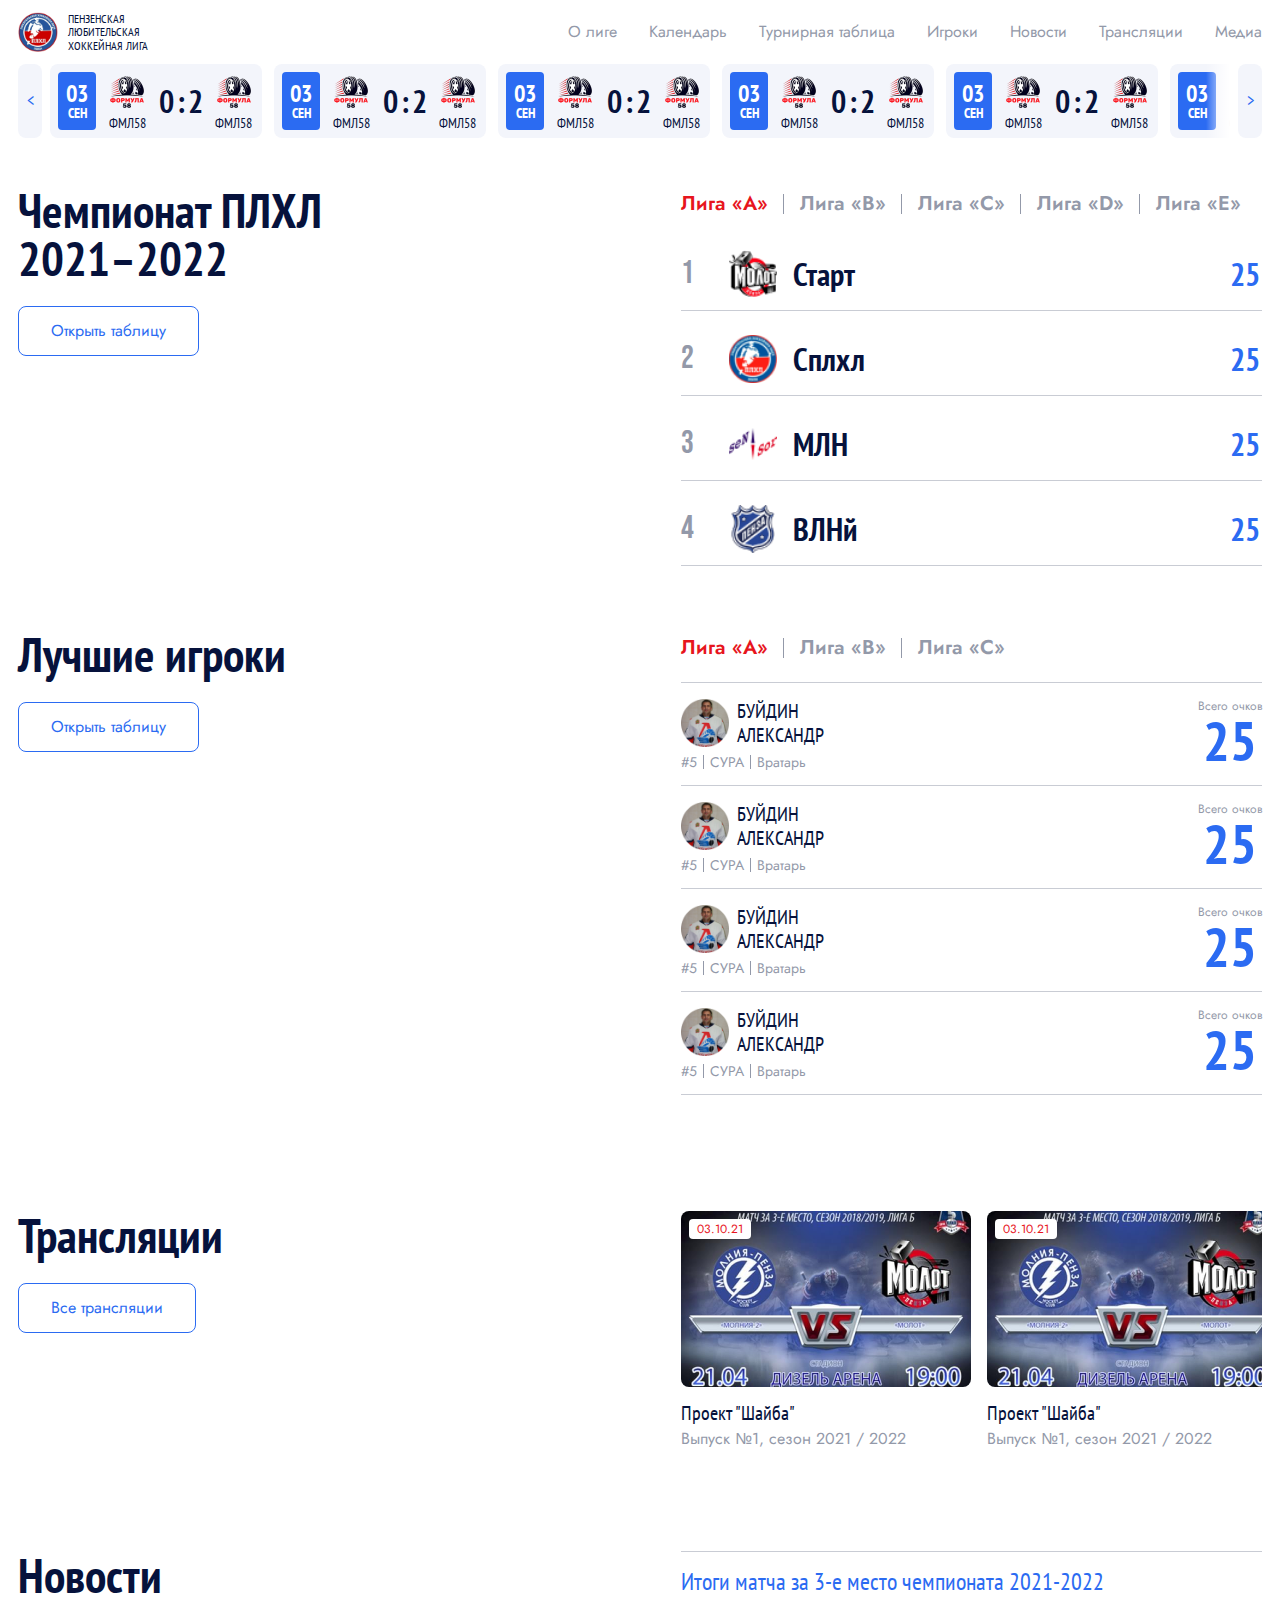
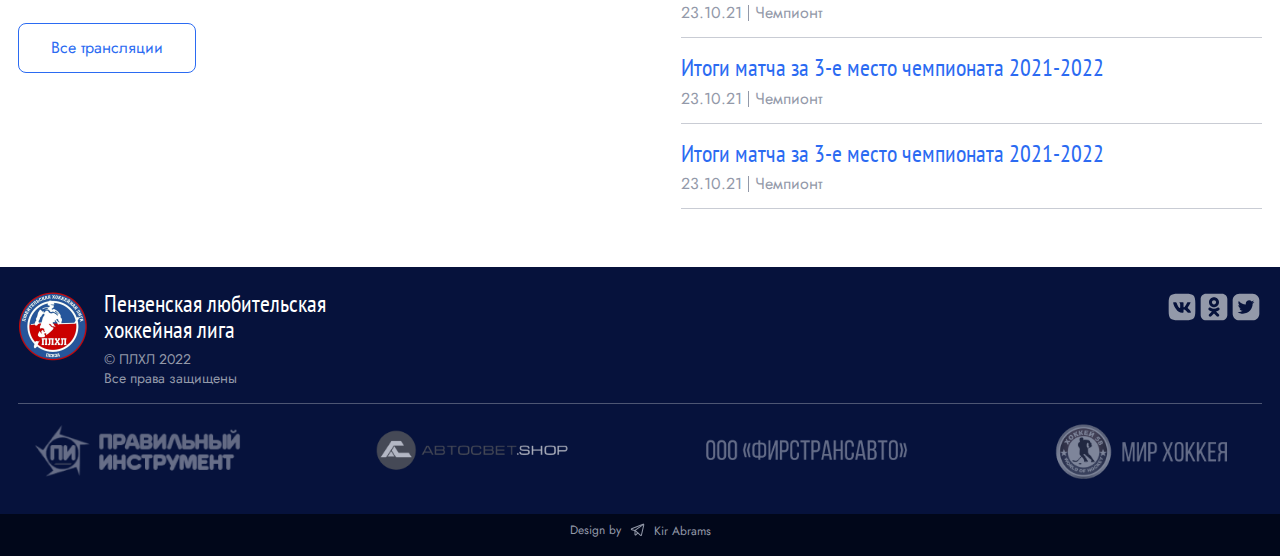
==== index.html @ 7bc6c1fc "test commit" ====
<!DOCTYPE html>
<html lang="ru">
<head>
	<meta charset="UTF-8">
	<meta name="viewport" content="width=device-width, initial-scale=1.0">
	<title>template</title>
	<link rel="stylesheet" type="text/css" media="screen" href="css/normalize.css"/>
	<link rel="stylesheet" type="text/css" media="screen" href="css/styles.css"/>
	<link rel="preconnect" href="https://fonts.googleapis.com">
	<link rel="preconnect" href="https://fonts.gstatic.com" crossorigin>
	<link href="https://fonts.googleapis.com/css2?family=Bebas+Neue&family=Jost:wght@400;600;700&family=PT+Sans+Narrow:wght@400;700&display=swap"
		  rel="stylesheet">
</head>
<body>
<header class="header">
	<div class="container header__container">
		<div class="header__logo">
			<img class="header__logo-img" src="img/logo.png" alt="hokkey">
			<h1 class="header__logo-name">
				Пензенская<br>
				любительская<br>
				хоккейная лига
			</h1>
		</div>
		<button class="header__menu-toggle">Меню</button>
		<ul class="header__menu">
			<li class="header__menu-item">
				<a href="/" class="header__menu-link">О лиге</a>
			</li>
			<li class="header__menu-item">
				<a href="/" class="header__menu-link">Календарь</a>
			</li>
			<li class="header__menu-item">
				<a href="/" class="header__menu-link">Турнирная таблица</a>
			</li>
			<li class="header__menu-item">
				<a href="/" class="header__menu-link">Игроки</a>
			</li>
			<li class="header__menu-item">
				<a href="/" class="header__menu-link">Новости</a>
			</li>
			<li class="header__menu-item">
				<a href="/" class="header__menu-link">Трансляции</a>
			</li>
			<li class="header__menu-item">
				<a href="/" class="header__menu-link">Медиа</a>
			</li>
		</ul>
	</div>
	<div class="container">
		<div class="glide ticker__glide">
			<div class="glide__arrows ticker__arrows" data-glide-el="controls">
				<button class="glide__arrow glide__arrow--left" data-glide-dir="<"><</button>
			</div>
			<div class="glide__track ticker__track" data-glide-el="track">
				<ul class="ticker glide__slides">
					<li class="ticker__item glide__slide">
						<a href="#" class="ticker__link">
							<div class="ticker__date">
								<span class="ticker__number">03</span>
								<span class="ticker__month">Сен</span>
							</div>
							<div class="ticker__team">
								<img src="img/ticker/team-1.png" alt="team" class="ticker__team-img">
								<span>Фмл58</span>
							</div>
							<div class="ticker__score">
								<span>0</span>
								:
								<span>2</span>
							</div>
							<div class="ticker__team">
								<img src="img/ticker/team-1.png" alt="team" class="ticker__team-img">
								<span>Фмл58</span>
							</div>
						</a>
					</li>
					<li class="ticker__item glide__slide">
						<a href="#" class="ticker__link">
							<div class="ticker__date">
								<span class="ticker__number">03</span>
								<span class="ticker__month">Сен</span>
							</div>
							<div class="ticker__team">
								<img src="img/ticker/team-1.png" alt="team" class="ticker__team-img">
								<span>Фмл58</span>
							</div>
							<div class="ticker__score">
								<span>0</span>
								:
								<span>2</span>
							</div>
							<div class="ticker__team">
								<img src="img/ticker/team-1.png" alt="team" class="ticker__team-img">
								<span>Фмл58</span>
							</div>
						</a>
					</li>
					<li class="ticker__item glide__slide">
						<a href="#" class="ticker__link">
							<div class="ticker__date">
								<span class="ticker__number">03</span>
								<span class="ticker__month">Сен</span>
							</div>
							<div class="ticker__team">
								<img src="img/ticker/team-1.png" alt="team" class="ticker__team-img">
								<span>Фмл58</span>
							</div>
							<div class="ticker__score">
								<span>0</span>
								:
								<span>2</span>
							</div>
							<div class="ticker__team">
								<img src="img/ticker/team-1.png" alt="team" class="ticker__team-img">
								<span>Фмл58</span>
							</div>
						</a>
					</li>
					<li class="ticker__item glide__slide">
						<a href="#" class="ticker__link">
							<div class="ticker__date">
								<span class="ticker__number">03</span>
								<span class="ticker__month">Сен</span>
							</div>
							<div class="ticker__team">
								<img src="img/ticker/team-1.png" alt="team" class="ticker__team-img">
								<span>Фмл58</span>
							</div>
							<div class="ticker__score">
								<span>0</span>
								:
								<span>2</span>
							</div>
							<div class="ticker__team">
								<img src="img/ticker/team-1.png" alt="team" class="ticker__team-img">
								<span>Фмл58</span>
							</div>
						</a>
					</li>
					<li class="ticker__item glide__slide">
						<a href="#" class="ticker__link">
							<div class="ticker__date">
								<span class="ticker__number">03</span>
								<span class="ticker__month">Сен</span>
							</div>
							<div class="ticker__team">
								<img src="img/ticker/team-1.png" alt="team" class="ticker__team-img">
								<span>Фмл58</span>
							</div>
							<div class="ticker__score">
								<span>0</span>
								:
								<span>2</span>
							</div>
							<div class="ticker__team">
								<img src="img/ticker/team-1.png" alt="team" class="ticker__team-img">
								<span>Фмл58</span>
							</div>
						</a>
					</li>
					<li class="ticker__item glide__slide">
						<a href="#" class="ticker__link">
							<div class="ticker__date">
								<span class="ticker__number">03</span>
								<span class="ticker__month">Сен</span>
							</div>
							<div class="ticker__team">
								<img src="img/ticker/team-1.png" alt="team" class="ticker__team-img">
								<span>Фмл58</span>
							</div>
							<div class="ticker__score">
								<span>0</span>
								:
								<span>2</span>
							</div>
							<div class="ticker__team">
								<img src="img/ticker/team-1.png" alt="team" class="ticker__team-img">
								<span>Фмл58</span>
							</div>
						</a>
					</li>
					<li class="ticker__item glide__slide">
						<a href="#" class="ticker__link">
							<div class="ticker__date">
								<span class="ticker__number">03</span>
								<span class="ticker__month">Сен</span>
							</div>
							<div class="ticker__team">
								<img src="img/ticker/team-1.png" alt="team" class="ticker__team-img">
								<span>Фмл58</span>
							</div>
							<div class="ticker__score">
								<span>0</span>
								:
								<span>2</span>
							</div>
							<div class="ticker__team">
								<img src="img/ticker/team-1.png" alt="team" class="ticker__team-img">
								<span>Фмл58</span>
							</div>
						</a>
					</li>
					<li class="ticker__item glide__slide">
						<a href="#" class="ticker__link">
							<div class="ticker__date">
								<span class="ticker__number">03</span>
								<span class="ticker__month">Сен</span>
							</div>
							<div class="ticker__team">
								<img src="img/ticker/team-1.png" alt="team" class="ticker__team-img">
								<span>Фмл58</span>
							</div>
							<div class="ticker__score">
								<span>0</span>
								:
								<span>2</span>
							</div>
							<div class="ticker__team">
								<img src="img/ticker/team-1.png" alt="team" class="ticker__team-img">
								<span>Фмл58</span>
							</div>
						</a>
					</li>
					<li class="ticker__item glide__slide">
						<a href="#" class="ticker__link">
							<div class="ticker__date">
								<span class="ticker__number">03</span>
								<span class="ticker__month">Сен</span>
							</div>
							<div class="ticker__team">
								<img src="img/ticker/team-1.png" alt="team" class="ticker__team-img">
								<span>Фмл58</span>
							</div>
							<div class="ticker__score">
								<span>0</span>
								:
								<span>2</span>
							</div>
							<div class="ticker__team">
								<img src="img/ticker/team-1.png" alt="team" class="ticker__team-img">
								<span>Фмл58</span>
							</div>
						</a>
					</li>
					<li class="ticker__item glide__slide">
						<a href="#" class="ticker__link">
							<div class="ticker__date">
								<span class="ticker__number">03</span>
								<span class="ticker__month">Сен</span>
							</div>
							<div class="ticker__team">
								<img src="img/ticker/team-1.png" alt="team" class="ticker__team-img">
								<span>Фмл58</span>
							</div>
							<div class="ticker__score">
								<span>0</span>
								:
								<span>2</span>
							</div>
							<div class="ticker__team">
								<img src="img/ticker/team-1.png" alt="team" class="ticker__team-img">
								<span>Фмл58</span>
							</div>
						</a>
					</li>
				</ul>
			</div>
			<div class="glide__arrows ticker__arrows" data-glide-el="controls">
				<button class="glide__arrow glide__arrow--left" data-glide-dir=">">></button>
			</div>
		</div>
	</div>
</header>
<main>
	<section class="competition">
		<div class="container section__container">
			<div>
				<h2 class="section__title competition__title">
					Чемпионат ПЛХЛ<br>
					2021–2022
				</h2>
				<a href="#" class="section__btn only-desktop">Открыть таблицу</a>
			</div>
			<div class="section__column">
				<ul class="leagues competition__leagues">
					<li class="league active">
						<a href="#" class="league__link">
							Лига «А»
						</a>
					</li>
					<li class="league">
						<a href="#" class="league__link">
							Лига «B»
						</a>
					</li>
					<li class="league">
						<a href="#" class="league__link">
							Лига «C»
						</a>
					</li>
					<li class="league">
						<a href="#" class="league__link">
							Лига «D»
						</a>
					</li>
					<li class="league">
						<a href="#" class="league__link">
							Лига «E»
						</a>
					</li>
				</ul>
				<ul class="tournament tournament--small">
					<li class="tournament__item">
						<div class="tournament__content">
                            <span class="tournament__number">
                                1
                            </span>
							<img class="tournament__img" src="img/competition/comp-1.png" alt="comp">
							<span class="tournament__name">Старт</span>
							<ul class="tournament__attrs">
								<li class="tournament__attr">
									<span class="tournament__attr-name">
										И
									</span>
									<span class="tournament__attr-score">
										0
									</span>
								</li>
								<li class="tournament__attr">
									<span class="tournament__attr-name">
										В
									</span>
									<span class="tournament__attr-score">
										0
									</span>
								</li>
								<li class="tournament__attr">
									<span class="tournament__attr-name">
										ВБ
									</span>
									<span class="tournament__attr-score">
										0
									</span>
								</li>
								<li class="tournament__attr">
									<span class="tournament__attr-name">
										пб
									</span>
									<span class="tournament__attr-score">
										0
									</span>
								</li>
								<li class="tournament__attr">
									<span class="tournament__attr-name">
										П
									</span>
									<span class="tournament__attr-score">
										0
									</span>
								</li>
								<li class="tournament__attr">
									<span class="tournament__attr-name">
										Н
									</span>
									<span class="tournament__attr-score">
										0
									</span>
								</li>
								<li class="tournament__attr">
									<span class="tournament__attr-name">
										ЗШ
									</span>
									<span class="tournament__attr-score">
										0
									</span>
								</li>
								<li class="tournament__attr">
									<span class="tournament__attr-name">
										ПШ
									</span>
									<span class="tournament__attr-score">
										0
									</span>
								</li>
							</ul>
							<span class="tournament__score">25</span>
						</div>
					</li>
					<li class="tournament__item">
						<div class="tournament__content">
                            <span class="tournament__number">
                                2
                            </span>
							<img class="tournament__img" src="img/competition/comp-2.png" alt="comp">
							<span class="tournament__name">Сплхл</span>
							<ul class="tournament__attrs">
								<li class="tournament__attr">
                                <span class="tournament__attr-name">
                                    И
                                </span>
									<span class="tournament__attr-score">
                                    0
                                </span>
								</li>
								<li class="tournament__attr">
                                <span class="tournament__attr-name">
                                    В
                                </span>
									<span class="tournament__attr-score">
                                    0
                                </span>
								</li>
								<li class="tournament__attr">
                                <span class="tournament__attr-name">
                                    ВБ
                                </span>
									<span class="tournament__attr-score">
                                    0
                                </span>
								</li>
								<li class="tournament__attr">
                                <span class="tournament__attr-name">
                                    пб
                                </span>
									<span class="tournament__attr-score">
                                    0
                                </span>
								</li>
								<li class="tournament__attr">
                                <span class="tournament__attr-name">
                                    П
                                </span>
									<span class="tournament__attr-score">
                                    0
                                </span>
								</li>
								<li class="tournament__attr">
                                <span class="tournament__attr-name">
                                    Н
                                </span>
									<span class="tournament__attr-score">
                                    0
                                </span>
								</li>
								<li class="tournament__attr">
                                <span class="tournament__attr-name">
                                    ЗШ
                                </span>
									<span class="tournament__attr-score">
                                    0
                                </span>
								</li>
								<li class="tournament__attr">
                                <span class="tournament__attr-name">
                                    ПШ
                                </span>
									<span class="tournament__attr-score">
                                    0
                                </span>
								</li>
							</ul>
							<span class="tournament__score">25</span>
						</div>
					</li>
					<li class="tournament__item">
						<div class="tournament__content">
                            <span class="tournament__number">
                                3
                            </span>
							<img class="tournament__img" src="img/competition/comp-3.png" alt="comp">
							<span class="tournament__name">МЛН</span>
							<ul class="tournament__attrs">
								<li class="tournament__attr">
                                <span class="tournament__attr-name">
                                    И
                                </span>
									<span class="tournament__attr-score">
                                    0
                                </span>
								</li>
								<li class="tournament__attr">
                                <span class="tournament__attr-name">
                                    В
                                </span>
									<span class="tournament__attr-score">
                                    0
                                </span>
								</li>
								<li class="tournament__attr">
                                <span class="tournament__attr-name">
                                    ВБ
                                </span>
									<span class="tournament__attr-score">
                                    0
                                </span>
								</li>
								<li class="tournament__attr">
                                <span class="tournament__attr-name">
                                    пб
                                </span>
									<span class="tournament__attr-score">
                                    0
                                </span>
								</li>
								<li class="tournament__attr">
                                <span class="tournament__attr-name">
                                    П
                                </span>
									<span class="tournament__attr-score">
                                    0
                                </span>
								</li>
								<li class="tournament__attr">
                                <span class="tournament__attr-name">
                                    Н
                                </span>
									<span class="tournament__attr-score">
                                    0
                                </span>
								</li>
								<li class="tournament__attr">
                                <span class="tournament__attr-name">
                                    ЗШ
                                </span>
									<span class="tournament__attr-score">
                                    0
                                </span>
								</li>
								<li class="tournament__attr">
                                <span class="tournament__attr-name">
                                    ПШ
                                </span>
									<span class="tournament__attr-score">
                                    0
                                </span>
								</li>
							</ul>
							<span class="tournament__score">25</span>
						</div>
					</li>
					<li class="tournament__item">
						<div class="tournament__content">
                            <span class="tournament__number">
                                4
                            </span>
							<img class="tournament__img" src="img/competition/comp-4.png" alt="comp">
							<span class="tournament__name">ВЛНй</span>
							<ul class="tournament__attrs">
								<li class="tournament__attr">
                                <span class="tournament__attr-name">
                                    И
                                </span>
									<span class="tournament__attr-score">
                                    0
                                </span>
								</li>
								<li class="tournament__attr">
                                <span class="tournament__attr-name">
                                    В
                                </span>
									<span class="tournament__attr-score">
                                    0
                                </span>
								</li>
								<li class="tournament__attr">
                                <span class="tournament__attr-name">
                                    ВБ
                                </span>
									<span class="tournament__attr-score">
                                    0
                                </span>
								</li>
								<li class="tournament__attr">
                                <span class="tournament__attr-name">
                                    пб
                                </span>
									<span class="tournament__attr-score">
                                    0
                                </span>
								</li>
								<li class="tournament__attr">
                                <span class="tournament__attr-name">
                                    П
                                </span>
									<span class="tournament__attr-score">
                                    0
                                </span>
								</li>
								<li class="tournament__attr">
                                <span class="tournament__attr-name">
                                    Н
                                </span>
									<span class="tournament__attr-score">
                                    0
                                </span>
								</li>
								<li class="tournament__attr">
                                <span class="tournament__attr-name">
                                    ЗШ
                                </span>
									<span class="tournament__attr-score">
                                    0
                                </span>
								</li>
								<li class="tournament__attr">
                                <span class="tournament__attr-name">
                                    ПШ
                                </span>
									<span class="tournament__attr-score">
                                    0
                                </span>
								</li>
							</ul>
							<span class="tournament__score">25</span>
						</div>
					</li>
				</ul>
				<a href="#" class="section__btn only-mobile">Открыть таблицу</a>
			</div>
		</div>
	</section>

	<section class="top-players">
		<div class="container section__container">
			<div>
				<h2 class="section__title top-players__title">
					Лучшие игроки
				</h2>
				<a href="#" class="section__btn only-desktop">Открыть таблицу</a>
			</div>
			<div class="section__column">
				<ul class="leagues competition__leagues">
					<li class="league active">
						<a href="#" class="league__link">
							Лига «А»
						</a>
					</li>
					<li class="league">
						<a href="#" class="league__link">
							Лига «B»
						</a>
					</li>
					<li class="league">
						<a href="#" class="league__link">
							Лига «C»
						</a>
					</li>
				</ul>
				<ul class="top-players__list">
					<li class="top-player">
						<a href="#" class="top-player__link">
							<div>
								<div class="top-player__header">
									<img src="img/top-player/player-1.png" alt="player" class="top-player__photo">
									<div>
										<span class="top-player__name">Буйдин</span>
										<span class="top-player__name">александр</span>
									</div>
								</div>
								<ul class="tags tags--middle tags--separated">
									<li class="tag">#5</li>
									<li class="tag">СУРА</li>
									<li class="tag">Вратарь</li>
								</ul>
							</div>
							<div>
								<span class="top-player__label">Всего очков</span>
								<span class="top-player__score">25</span>
							</div>
						</a>
					</li>
					<li class="top-player">
						<a href="#" class="top-player__link">
							<div>
								<div class="top-player__header">
									<img src="img/top-player/player-1.png" alt="player" class="top-player__photo">
									<div>
										<span class="top-player__name">Буйдин</span>
										<span class="top-player__name">александр</span>
									</div>
								</div>
								<ul class="tags tags--middle tags--separated">
									<li class="tag">#5</li>
									<li class="tag">СУРА</li>
									<li class="tag">Вратарь</li>
								</ul>
							</div>
							<div>
								<span class="top-player__label">Всего очков</span>
								<span class="top-player__score">25</span>
							</div>
						</a>
					</li>
					<li class="top-player">
						<a href="#" class="top-player__link">
							<div>
								<div class="top-player__header">
									<img src="img/top-player/player-1.png" alt="player" class="top-player__photo">
									<div>
										<span class="top-player__name">Буйдин</span>
										<span class="top-player__name">александр</span>
									</div>
								</div>
								<ul class="tags tags--middle tags--separated">
									<li class="tag">#5</li>
									<li class="tag">СУРА</li>
									<li class="tag">Вратарь</li>
								</ul>
							</div>
							<div>
								<span class="top-player__label">Всего очков</span>
								<span class="top-player__score">25</span>
							</div>
						</a>
					</li>
					<li class="top-player">
						<a href="#" class="top-player__link">
							<div>
								<div class="top-player__header">
									<img src="img/top-player/player-1.png" alt="player" class="top-player__photo">
									<div>
										<span class="top-player__name">Буйдин</span>
										<span class="top-player__name">александр</span>
									</div>
								</div>
								<ul class="tags tags--middle tags--separated">
									<li class="tag">#5</li>
									<li class="tag">СУРА</li>
									<li class="tag">Вратарь</li>
								</ul>
							</div>
							<div>
								<span class="top-player__label">Всего очков</span>
								<span class="top-player__score">25</span>
							</div>
						</a>
					</li>
				</ul>
				<a href="#" class="section__btn only-mobile">Открыть таблицу</a>
			</div>
		</div>
	</section>


	<section class="stream">
		<div class="container section__container">
			<div>
				<h2 class="section__title stream__title">
					Трансляции
				</h2>
				<a href="#" class="section__btn only-desktop">Все трансляции</a>
			</div>
			<div class="section__column">
				<div class="glide stream__glide">
					<div class="glide__track stream__track" data-glide-el="track">
						<ul class="stream-list glide__slides">
							<li class="stream-list__item glide__slide">
								<a href="#" class="stream-list__link">
									<div class="stream-list__img-box">
										<img src="img/stream/stream-1.jpg" alt="stream" class="stream-list__img">
										<span class="stream-list__date">03.10.21</span>
									</div>
									<span class="stream-list__name">Проект "Шайба"</span>
									<span class="stream-list__desc">Выпуск №1, сезон 2021 / 2022</span>
								</a>
							</li>
							<li class="stream-list__item glide__slide">
								<a href="#" class="stream-list__link">
									<div class="stream-list__img-box">
										<img src="img/stream/stream-1.jpg" alt="stream" class="stream-list__img">
										<span class="stream-list__date">03.10.21</span>
									</div>
									<span class="stream-list__name">Проект "Шайба"</span>
									<span class="stream-list__desc">Выпуск №1, сезон 2021 / 2022</span>
								</a>
							</li>
							<li class="stream-list__item glide__slide">
								<a href="#" class="stream-list__link">
									<div class="stream-list__img-box">
										<img src="img/stream/stream-1.jpg" alt="stream" class="stream-list__img">
										<span class="stream-list__date">03.10.21</span>
									</div>
									<span class="stream-list__name">Проект "Шайба"</span>
									<span class="stream-list__desc">Выпуск №1, сезон 2021 / 2022</span>
								</a>
							</li>
						</ul>
					</div>
				</div>
			</div>
		</div>
	</section>


	<section class="news">
		<div class="container section__container">
			<div>
				<h2 class="section__title news__title">
					Новости
				</h2>
				<a href="#" class="section__btn only-desktop">Все трансляции</a>
			</div>
			<div class="section__column">
				<ul class="news-list">
					<li class="news-list__item active">
						<a href="#" class="news-list__link">
							Итоги матча за 3-е место чемпионата 2021-2022
						</a>
						<ul class="tags tags--separated">
							<li class="tag">23.10.21</li>
							<li class="tag">Чемпионт</li>
						</ul>
					</li>
					<li class="news-list__item active">
						<a href="#" class="news-list__link">
							Итоги матча за 3-е место чемпионата 2021-2022
						</a>
						<ul class="tags tags--separated">
							<li class="tag">23.10.21</li>
							<li class="tag">Чемпионт</li>
						</ul>
					</li>
					<li class="news-list__item active">
						<a href="#" class="news-list__link">
							Итоги матча за 3-е место чемпионата 2021-2022
						</a>
						<ul class="tags tags--separated">
							<li class="tag">23.10.21</li>
							<li class="tag">Чемпионт</li>
						</ul>
					</li>
				</ul>
				<a href="#" class="section__btn only-mobile">Все новости</a>
			</div>
		</div>
	</section>


</main>
<footer class="footer">
	<div class="container footer__container">
		<section class="footer__section footer__info">
			<div class="footer__desc">
				<img src="img/footer-logo.png" alt="logo" class="footer__logo">
				<div>
					<h3 class="footer__title">Пензенская любительская хоккейная лига</h3>
					<span class="footer__copy">© ПЛХЛ 2022</span>
					<span class="footer__copy">Все права защищены</span>
				</div>
			</div>
			<ul class="socials">
				<li class="social">
					<a href="#" class="social__link">
						<svg width="32" height="32" viewBox="0 0 32 32" fill="currentColor"
							 xmlns="http://www.w3.org/2000/svg">
							<path d="M20.0976 2.66797H11.917C4.44474 2.66797 2.66699 4.44572 2.66699 11.904V20.0846C2.66699 27.5568 4.43091 29.3346 11.9031 29.3346H20.0837C27.5559 29.3346 29.3337 27.5707 29.3337 20.0985V11.918C29.3337 4.44572 27.5697 2.66797 20.0976 2.66797ZM24.1947 21.6957H22.2503C21.5142 21.6957 21.292 21.0985 19.9726 19.779C18.8197 18.668 18.3337 18.529 18.042 18.529C17.6392 18.529 17.5281 18.6401 17.5281 19.1957V20.9457C17.5281 21.418 17.3753 21.6957 16.1392 21.6957C14.9398 21.6151 13.7766 21.2507 12.7455 20.6326C11.7144 20.0144 10.8449 19.1601 10.2087 18.1401C8.69813 16.26 7.64713 14.0534 7.13925 11.6957C7.13925 11.404 7.25033 11.1401 7.80591 11.1401H9.75033C10.2503 11.1401 10.4309 11.3624 10.6253 11.8763C11.5697 14.654 13.1809 17.0707 13.8337 17.0707C14.0837 17.0707 14.1947 16.9596 14.1947 16.3346V13.4735C14.1114 12.168 13.417 12.0568 13.417 11.5846C13.4261 11.4601 13.4835 11.344 13.5768 11.261C13.6702 11.178 13.7922 11.1346 13.917 11.1401H16.9726C17.3892 11.1401 17.5281 11.3485 17.5281 11.8485V15.7096C17.5281 16.1263 17.7087 16.2651 17.8337 16.2651C18.0837 16.2651 18.2781 16.1263 18.7364 15.668C19.7213 14.4669 20.5261 13.1287 21.1253 11.6957C21.1865 11.5233 21.3024 11.3756 21.4554 11.2753C21.6084 11.175 21.7901 11.1275 21.9726 11.1401H23.917C24.5003 11.1401 24.6253 11.4318 24.5003 11.8485C23.7928 13.4329 22.9175 14.9369 21.8892 16.3346C21.6809 16.654 21.5976 16.8207 21.8892 17.1957C22.0837 17.4874 22.7642 18.0568 23.2226 18.5985C23.8892 19.2635 24.4428 20.0329 24.8614 20.8763C25.0281 21.418 24.7503 21.6957 24.1947 21.6957Z"/>
						</svg>
					</a>
				</li>
				<li class="social">
					<a href="#" class="social__link">
						<svg width="32" height="32" viewBox="0 0 32 32" fill="currentColor"
							 xmlns="http://www.w3.org/2000/svg">
							<path d="M17.4665 9.84736C17.0775 9.45843 16.5501 9.23994 16 9.23994C15.45 9.23994 14.9225 9.45843 14.5336 9.84736C14.1447 10.2363 13.9262 10.7638 13.9262 11.3138C13.9262 11.8638 14.1447 12.3913 14.5336 12.7802C14.9225 13.1692 15.45 13.3877 16 13.3877C16.5501 13.3877 17.0775 13.1692 17.4665 12.7802C17.8554 12.3913 18.0739 11.8638 18.0739 11.3138C18.0739 10.7638 17.8554 10.2363 17.4665 9.84736Z"/>
							<path fill-rule="evenodd" clip-rule="evenodd"
								  d="M8.00033 2.66797C5.05481 2.66797 2.66699 5.05578 2.66699 8.0013V24.0013C2.66699 26.9468 5.05481 29.3346 8.00033 29.3346H24.0003C26.9458 29.3346 29.3337 26.9468 29.3337 24.0013V8.0013C29.3337 5.05578 26.9458 2.66797 24.0003 2.66797H8.00033ZM21 11.3138C21 14.0695 18.7614 16.3138 16 16.3138C13.2443 16.3138 11 14.0695 11 11.3138C11 8.55812 13.2443 6.3138 16 6.3138C18.7557 6.3138 21 8.55812 21 11.3138ZM20.9205 19.2058C20.0285 19.7635 19.0488 20.1669 18.0228 20.399L18.0057 20.3933L20.8069 23.1945C20.9431 23.3306 21.0512 23.4923 21.1249 23.6702C21.1986 23.8481 21.2366 24.0388 21.2366 24.2314C21.2366 24.424 21.1986 24.6147 21.1249 24.7926C21.0512 24.9706 20.9431 25.1322 20.8069 25.2683C20.6707 25.4046 20.5091 25.5127 20.3311 25.5864C20.1532 25.6601 19.9625 25.6981 19.7699 25.6981C19.5773 25.6981 19.3866 25.6601 19.2087 25.5864C19.0308 25.5127 18.8691 25.4046 18.733 25.2683L15.983 22.5183L13.233 25.274C12.958 25.549 12.585 25.7035 12.1961 25.7035C11.8071 25.7035 11.4341 25.549 11.1591 25.274C10.8841 24.999 10.7296 24.626 10.7296 24.2371C10.7296 23.8482 10.8841 23.4752 11.1591 23.2002L13.9432 20.399C12.9205 20.1718 11.9489 19.774 11.0455 19.2058C10.8828 19.1029 10.742 18.9689 10.6312 18.8115C10.5203 18.6541 10.4415 18.4765 10.3993 18.2886C10.3571 18.1008 10.3523 17.9065 10.3852 17.7168C10.418 17.5271 10.488 17.3458 10.5909 17.1831C10.6939 17.0205 10.8279 16.8797 10.9853 16.7688C11.1427 16.6579 11.3203 16.5791 11.5082 16.5369C11.696 16.4947 11.8903 16.4899 12.08 16.5228C12.2697 16.5557 12.451 16.6256 12.6137 16.7286C13.6241 17.36 14.7915 17.6948 15.983 17.6948C17.1744 17.6948 18.3419 17.36 19.3523 16.7286C19.515 16.6256 19.6963 16.5557 19.886 16.5228C20.0757 16.4899 20.27 16.4947 20.4578 16.5369C20.6456 16.5791 20.8233 16.6579 20.9807 16.7688C21.1381 16.8797 21.2721 17.0205 21.375 17.1831C21.478 17.3458 21.5479 17.5271 21.5808 17.7168C21.6137 17.9065 21.6089 18.1008 21.5667 18.2886C21.5245 18.4765 21.4457 18.6541 21.3348 18.8115C21.2239 18.9689 21.0832 19.1029 20.9205 19.2058Z"/>
						</svg>
					</a>
				</li>
				<li class="social">
					<a href="#" class="social__link">
						<svg width="32" height="32" viewBox="0 0 32 32" fill="currentColor"
							 xmlns="http://www.w3.org/2000/svg">
							<path d="M22.63 2.67188H9.34952C5.6699 2.67188 2.66699 5.67478 2.66699 9.3544V22.656C2.66699 26.3145 5.6699 29.3174 9.34952 29.3174H22.6511C26.3308 29.3174 29.3337 26.3145 29.3337 22.6349V9.3544C29.3125 5.67478 26.3096 2.67188 22.63 2.67188ZM22.6088 12.6534C22.6088 12.8014 22.6088 12.9494 22.6088 13.0975C22.6088 17.5384 19.183 22.656 12.9023 22.656C10.9779 22.656 9.18034 22.1062 7.67889 21.1546C7.9538 21.1757 8.20757 21.1968 8.48248 21.1968C10.0897 21.1968 11.5488 20.6682 12.7119 19.7588C11.2105 19.7377 9.96279 18.7649 9.5187 17.4326C9.73017 17.4749 9.94164 17.4961 10.1531 17.4961C10.4703 17.4961 10.7875 17.4538 11.0624 17.3692C9.53984 17.052 8.37675 15.6986 8.37675 14.0702V14.0279C8.79969 14.2817 9.34952 14.4297 9.89935 14.4509C8.99002 13.8588 8.37675 12.8225 8.37675 11.6594C8.37675 11.0462 8.54592 10.4752 8.84199 9.96767C10.5338 11.9978 13.0291 13.3301 15.8629 13.4781C15.7994 13.2243 15.7783 12.9706 15.7783 12.7168C15.7783 10.8559 17.3009 9.3544 19.183 9.3544C20.1558 9.3544 21.0439 9.7562 21.6784 10.4118C22.4608 10.2637 23.1798 9.98882 23.8354 9.58702C23.5816 10.3695 23.0318 11.025 22.3339 11.448C23.0318 11.3634 23.6873 11.1942 24.3006 10.9193C23.8354 11.596 23.2644 12.1881 22.6088 12.6534Z"/>
						</svg>
					</a>
				</li>
			</ul>
		</section>
		<section class="footer__section">
			<ul class="partners">
				<li class="partner">
					<a href="#" class="partner__link">
						<img src="img/footer/partner-1.png" alt="partner" class="partner__img">
					</a>
				</li>
				<li class="partner">
					<a href="#" class="partner__link">
						<img src="img/footer/partner-2.png" alt="partner" class="partner__img">
					</a>
				</li>
				<li class="partner">
					<a href="#" class="partner__link">
						<img src="img/footer/partner-3.png" alt="partner" class="partner__img">
					</a>
				</li>
				<li class="partner">
					<a href="#" class="partner__link">
						<img src="img/footer/partner-4.png" alt="partner" class="partner__img">
					</a>
				</li>
			</ul>
		</section>
	</div>
	<section class="footer__author">
		<div class="container footer__author-container">
			<div class="footer__author-name">
				<span>Design by</span>
				<a href="" class="footer__author-link">
					<svg width="17" height="16" viewBox="0 0 17 16" fill="currentColor"
						 xmlns="http://www.w3.org/2000/svg">
						<path fill-rule="evenodd" clip-rule="evenodd"
							  d="M13.9382 1.8098C14.1071 1.74434 14.2905 1.72596 14.469 1.75663C14.6475 1.7873 14.8143 1.86586 14.9516 1.98393C15.089 2.102 15.1916 2.25515 15.2487 2.42702C15.3058 2.59889 15.3151 2.78304 15.2757 2.9598L15.2751 2.9626L15.2751 2.9626L12.9251 13.2251L12.925 13.2254C12.8862 13.3944 12.8041 13.5505 12.6868 13.6782C12.5694 13.8059 12.4209 13.9009 12.2557 13.9539C12.0905 14.0068 11.9144 14.0159 11.7447 13.9802C11.5753 13.9446 11.418 13.8657 11.2883 13.7511C11.288 13.7508 11.2878 13.7506 11.2875 13.7504L5.77048 8.8961L2.57054 8.25371L2.56848 8.2533C1.60734 8.05614 1.45964 6.70985 2.39902 6.34172L2.58145 6.80724L2.39868 6.34185L2.39902 6.34172L13.9362 1.8106L13.9382 1.8098ZM2.76703 7.27154C2.76712 7.27214 2.76722 7.2727 2.76733 7.27323C2.76781 7.27334 2.76833 7.27346 2.76888 7.27358C2.76906 7.27362 2.76924 7.27365 2.76943 7.27369L6.09862 7.94202C6.18465 7.9593 6.26462 7.9989 6.33049 8.05686L11.9492 13.0006L11.9504 13.0016L14.2997 2.74219L2.76703 7.27154ZM2.76227 7.27167C2.76227 7.27167 2.76228 7.27167 2.76229 7.27168L2.76227 7.27167Z"/>
						<path fill-rule="evenodd" clip-rule="evenodd"
							  d="M14.9116 1.99634C15.0733 2.2202 15.0229 2.53275 14.799 2.69443L6.29279 8.83818C6.06893 8.99987 5.75639 8.94946 5.5947 8.72561C5.43302 8.50175 5.48342 8.1892 5.70728 8.02752L14.2135 1.88377C14.4374 1.72208 14.7499 1.77248 14.9116 1.99634Z"/>
						<path fill-rule="evenodd" clip-rule="evenodd"
							  d="M6 7.92969C6.27614 7.92969 6.5 8.15355 6.5 8.42969L6.5 12.4976L6.50269 12.4949L8.4527 10.5449C8.64796 10.3496 8.96454 10.3496 9.1598 10.5449C9.35507 10.7401 9.35507 11.0567 9.1598 11.252L7.21092 13.2009C7.07202 13.3413 6.89463 13.4374 6.70113 13.4772C6.50689 13.517 6.30518 13.4983 6.12163 13.4233C5.93808 13.3482 5.78098 13.2203 5.67029 13.0558C5.55961 12.8913 5.50033 12.6976 5.5 12.4993L5.5 8.42969C5.5 8.15355 5.72386 7.92969 6 7.92969Z"/>
					</svg>
					<span>Kir Abrams</span>
				</a>
			</div>
		</div>
	</section>
</footer>
<script src="js/main.js"></script>
</body>
</html>
---- css/styles.css ----
body{font-family:'PT Sans Narrow',Arial,open-sans,sans-serif;color:#06123c;min-height:100vh;position:relative;padding-bottom:300px}body.no-scroll{overflow:hidden}@media screen and (min-width:768px){body{padding-bottom:385px}}@media screen and (min-width:992px){body{padding-bottom:300px}}@media screen and (min-width:1440px){body{padding-bottom:350px}}.container{margin:0 auto;padding:0 18px}@media screen and (min-width:1440px){.container{padding:0 24px;max-width:1200px;box-sizing:content-box}}.header{margin-bottom:48px}.header__container{padding-top:12px;padding-bottom:12px;display:flex;justify-content:space-between;align-items:center}@media screen and (min-width:1440px){.header__container{padding-top:16px;padding-bottom:16px}}.header__logo{display:flex;justify-content:flex-start;align-items:center}.header__logo-img{width:40px;height:40px}@media screen and (min-width:1440px){.header__logo-img{width:54px;height:54px}}.header__logo-name{font-size:1.2rem;font-weight:400;line-height:1.1;margin-left:10px;text-transform:uppercase}@media screen and (min-width:1440px){.header__logo-name{font-size:1.6rem}}.header__menu{display:none}@media screen and (min-width:992px){.header__menu{font-family:'Jost',sans-serif;display:flex;justify-content:flex-start;align-items:center;color:#9399a9;transform:translateX(10px)}}.header__menu-item{margin-right:12px}.header__menu-item:last-child{margin-right:0}.header__menu-link{color:inherit;padding:5px 10px}.header__menu-link:hover{color:#e7151d}.header__menu-toggle{display:flex;justify-content:center;align-items:flex-end;font-size:1rem;line-height:1.1;text-transform:uppercase;width:33px;height:33px;padding:3px;position:relative}.header__menu-toggle::after,.header__menu-toggle::before{content:'';background:#06123c;position:absolute;right:4px;height:2px}.header__menu-toggle::before{left:4px;top:8px}.header__menu-toggle::after{left:16px;top:13px}@media screen and (min-width:992px){.header__menu-toggle{display:none}}.ticker{overflow:auto;display:flex;justify-content:flex-start;align-items:center;position:relative}.ticker::after{content:'';position:absolute;right:0;width:24px;height:100%;background:linear-gradient(270deg,#fff 0,rgba(255,255,255,0) 100%)}.ticker__item{user-select:none}.ticker__item:not(:last-child){margin-right:12px}.ticker__link{background:#f3f5fb;border-radius:8px;padding:8px;display:flex;justify-content:space-between;width:212px;color:#06123c}.ticker__date{border-radius:4px;background:#2b6bf2;padding:10px 8px;font-weight:700;text-transform:uppercase;color:#fff;display:flex;flex-direction:column;justify-content:center;align-items:center}.ticker__number{font-size:2.4rem}.ticker__month,.ticker__team{font-size:1.4rem}.ticker__team{text-transform:uppercase;display:flex;flex-direction:column;justify-content:space-between;align-items:center}.ticker__team-img{width:40px}.ticker__score{font-weight:700;font-size:3.2rem;display:flex;align-items:center}.ticker__score span:first-child{margin-right:3px}.ticker__score span:last-child{margin-left:3px}.ticker__glide{display:flex;justify-content:space-between}.ticker__arrows{display:none}@media screen and (min-width:992px){.ticker__arrows{display:block;width:24px;background:#f3f5fb;border-radius:8px;flex-shrink:0}.ticker__arrows .glide__arrow{display:flex;justify-content:center;align-items:center;width:100%;height:100%;color:#2b6bf2;font-size:1.8rem}.ticker__arrows:first-child{margin-right:8px}.ticker__arrows:last-child{margin-left:8px}}.competition{margin-bottom:76px}@media screen and (min-width:768px){.competition{margin-bottom:64px}}@media screen and (min-width:1440px){.competition{margin-bottom:100px}}.competition__title{margin-bottom:16px}@media screen and (min-width:768px){.section__container{display:flex;justify-content:space-between;align-items:flex-start}.section__column{width:441px}.section__column--large{width:100%}}@media screen and (min-width:992px){.section__column{width:581px}}@media screen and (min-width:1440px){.section__column{width:790px}}.section__btn{font-family:'Jost',sans-serif;color:#2b6bf2;border:1px solid #2b6bf2;border-radius:8px;padding:16px 32px;width:100%;text-align:center;justify-content:center;align-items:center}.section__btn--blue{background:#2b6bf2;color:#fff;border:0}@media screen and (min-width:768px){.section__btn{width:auto}}.leagues{overflow:auto;display:flex;justify-content:flex-start;align-items:center;width:calc(100% + 32px);transform:translateX(-16px)}.competition__leagues{padding-bottom:12px;margin-bottom:4px}.league{font-family:'Jost',sans-serif;color:#9399a9;font-weight:600;flex-shrink:0}@media screen and (min-width:768px){.league{font-size:2rem}}.league.active,.league:hover{color:#e7151d}.league:not(:last-child) .league__link::after{content:'';position:absolute;width:1px;height:calc(100% - 16px);right:0;top:50%;transform:translateY(-50%);background:#9399a9}.league__link{padding:8px 16px;color:inherit;position:relative}.top-players{margin-bottom:116px}@media screen and (min-width:1440px){.top-players{margin-bottom:100px}}.top-players__title{margin-bottom:8px}.top-players__list{margin-bottom:24px}@media screen and (min-width:768px){.top-players__list{margin-bottom:0}}@media screen and (min-width:1440px){.top-players__list{display:flex;flex-wrap:wrap}}.top-player{border-bottom:1px solid rgba(147,153,169,.5)}.top-player:first-child{border-top:1px solid rgba(147,153,169,.5)}@media screen and (min-width:1440px){.top-player{width:40%;flex-grow:2}.top-player:nth-child(odd){margin-right:30px}.top-player:nth-child(2){border-top:1px solid rgba(147,153,169,.5)}}.top-player__link{display:flex;justify-content:space-between;align-items:center;color:#06123c;padding-top:16px;padding-bottom:16px}.top-player__header{display:flex;align-items:flex-start;margin-bottom:8px}.top-player__photo{width:48px;height:48px;margin-right:8px}@media screen and (min-width:1440px){.top-player__photo{width:56px;height:56px;margin-right:16px}}.top-player__name{display:block;text-transform:uppercase;font-size:2rem;line-height:1.2}@media screen and (min-width:1440px){.top-player__name{font-size:2.4rem;line-height:1.1}}.top-player__label{display:block;text-align:center;font-size:1.2rem;font-family:'Jost',sans-serif;color:#9399a9}@media screen and (min-width:1440px){.top-player__label{font-size:1.4rem}}.top-player__score{display:block;font-weight:700;font-size:5.6rem;color:#2b6bf2;text-align:center}.stream{margin-bottom:104px}@media screen and (min-width:1440px){.stream{margin-bottom:100px}}.stream__title{margin-bottom:16px}.stream-list{display:flex;justify-content:flex-start;align-items:center;overflow:auto}.stream-list__item{margin-right:16px;flex-shrink:0}.stream-list__item:last-child{margin-right:0}.stream-list__link{color:#06123c}.stream-list__img-box{margin-bottom:16px;position:relative}.stream-list__img{width:290px;min-width:290px;height:176px;border-radius:8px}@media screen and (min-width:1440px){.stream-list__img{width:380px;min-width:380px;height:197px}}.stream-list__date{position:absolute;top:8px;left:8px;border-radius:4px;padding:4px 8px;background:#fff;color:#e7151d;font-family:'Jost',sans-serif;font-size:1.2rem}.stream-list__name{display:block;font-size:2rem;margin-bottom:8px}.stream-list__desc{display:block;font-family:'Jost',sans-serif;color:#9399a9}.news{margin-bottom:66px}@media screen and (min-width:768px){.news{margin-bottom:87px}}@media screen and (min-width:992px){.news{margin-bottom:47px}}@media screen and (min-width:1440px){.news{margin-bottom:83px}}.news__title{margin-bottom:16px}.news-list__item{padding-top:16px;padding-bottom:16px;border-bottom:1px solid rgba(147,153,169,.5)}.news-list__item:first-child{border-top:1px solid rgba(147,153,169,.5)}.news-list__link{font-size:2.4rem;font-weight:400;line-height:1.2;color:#2b6bf2;margin-bottom:8px}.tags{font-family:'Jost',sans-serif;color:#9399a9;display:flex;align-items:center}.tags--middle,.tags--small{font-size:1.2rem}@media screen and (min-width:768px){.tags--middle{font-size:1.4rem}}.tags--big{font-weight:500}.tags--big .tag:not(:last-child){padding-right:12px;margin-right:12px}.tags--separated .tag:not(:last-child){border-right:1px solid #9399a9}.tag:not(:last-child){padding-right:6px;margin-right:6px}.tournaments{margin-bottom:76px}@media screen and (min-width:992px){.tournaments{margin-bottom:34px}}@media screen and (min-width:1440px){.tournaments{margin-bottom:34px}}.tournaments__title{margin-bottom:24px}.tournaments__filters{display:flex;align-items:stretch}@media screen and (min-width:768px){.tournaments__filters{max-width:441px}}@media screen and (min-width:992px){.tournaments__filters{max-width:unset;flex-direction:column;align-items:flex-start}.tournaments__container{display:flex;justify-content:space-between;align-items:flex-start}}.tournament__filter{margin-bottom:0;flex-grow:3}@media screen and (min-width:992px){.tournament__filter{min-width:210px}}@media screen and (min-width:1440px){.tournament__filter{min-width:275px}}.tournament__filter:not(:last-child){margin-right:16px}@media screen and (min-width:768px){.tournament__filter:not(:last-child){margin-right:24px}}@media screen and (min-width:992px){.tournament__filter:not(:last-child){margin-right:0}}.tournament{margin-bottom:12px}.tournament--small .tournament__attrs{display:none}@media screen and (min-width:1440px){.tournament--small .tournament__attrs{display:flex}}@media screen and (min-width:768px){.tournament--large .tournament__attrs{padding:8px}.tournament--large .tournament__attr{flex-grow:3}.tournament--large .tournament__attr:not(:last-child){margin-right:19px}.tournament{margin-bottom:0}}.tournament__item{padding-top:8px;margin-bottom:8px;border-bottom:1px solid rgba(147,153,169,.5)}.text-page__content p:last-child,.tournament__item:last-child{margin-bottom:0}@media screen and (min-width:768px){.tournament__item{padding-top:12px;margin-bottom:12px}}@media screen and (min-width:1440px){.tournament__item{padding-top:16px;margin-bottom:0}}.tournament__content{display:flex;justify-content:flex-start;align-items:center;flex-wrap:wrap;font-size:2.4rem;font-weight:700}@media screen and (min-width:768px){.tournament__content{font-size:3.2rem}}@media screen and (min-width:1440px){.tournament__content{font-size:4rem;flex-wrap:nowrap}}.tournament__number{font-family:'Bebas Neue',sans-serif;font-weight:400;color:#9399a9;width:40px;margin-bottom:8px}@media screen and (min-width:768px){.tournament__number{width:48px;margin-bottom:12px}}@media screen and (min-width:1440px){.tournament__number{display:none}}.tournament__img{width:32px;margin-bottom:8px}@media screen and (min-width:768px){.tournament__img{width:48px;margin-bottom:12px}}@media screen and (min-width:1440px){.tournament__img{margin-bottom:16px}}.tournament__name{margin-left:16px;margin-bottom:8px}@media screen and (min-width:768px){.tournament__name{margin-bottom:12px}}@media screen and (min-width:1440px){.tournament__name{font-weight:400;margin-bottom:16px}}.tournament__score{color:#2b6bf2;width:32px;margin-left:auto;margin-bottom:8px}@media screen and (min-width:768px){.tournament__score{margin-bottom:12px}}@media screen and (min-width:1440px){.tournament__score{width:56px;margin-left:24px;margin-bottom:16px}}.tournament__attrs{background:#f3f5fb;border-radius:8px;display:flex;justify-content:space-between;padding:8px;margin-bottom:8px;width:100%;order:1}@media screen and (min-width:768px){.tournament__attrs{padding:16px;margin-bottom:12px}}@media screen and (min-width:1440px){.tournament__attrs{background:0 0;width:440px;order:unset;margin-left:auto;padding:0;margin-bottom:16px}}.tournament__attr{font-family:'Jost',sans-serif;text-align:center;min-width:24px}@media screen and (min-width:768px){.tournament__attr{min-width:32px}}@media screen and (min-width:1440px){.tournament__attr{min-width:48px}}.tournament__attr-name{display:block;font-size:1.2rem;text-transform:uppercase;color:#797979;margin-bottom:8px;font-weight:400}@media screen and (min-width:768px){.tournament__attr-name{font-size:1.6rem}}@media screen and (min-width:1440px){.tournament__attr-name{color:#9399a9}}.tournament__attr-score{display:block;font-weight:700;font-size:1.4rem;color:#06123c}@media screen and (min-width:768px){.tournament__attr-score{font-size:1.6rem}}.teams{margin-bottom:52px}@media screen and (min-width:1440px){.teams{margin-bottom:103px}}@media screen and (min-width:768px){.teams__container{display:block}}@media screen and (min-width:992px){.teams__container{display:flex}.teams__header-box{margin-right:146px}}@media screen and (min-width:1440px){.teams__header-box{margin-right:30px}}.teams__title{margin-bottom:16px;margin-right:0}@media screen and (min-width:768px){.teams__filter{width:255px}}@media screen and (min-width:992px){.teams__filter{width:218px}}@media screen and (min-width:1440px){.teams__filter{width:275px}.teams__column{width:900px}}.teams-list{display:flex;flex-wrap:wrap;width:calc(100% + 16px);transform:translateX(-8px)}@media screen and (min-width:1440px){.teams-list{width:calc(100% + 30px);transform:translateX(-15px)}}.team{width:40%;flex-grow:2;margin:8px}@media screen and (min-width:576px){.team{width:25%}}@media screen and (min-width:992px){.team{min-width:270px}}@media screen and (min-width:1440px){.team{margin:15px}}.team__link{display:block;text-align:center;padding:16px;border:2px solid #f3f5fb;border-radius:8px;color:#06123c}.team__img{display:inline-block;width:64px;height:64px}@media screen and (min-width:768px){.team__img{width:72px;height:72px}}.team__name{display:block;font-weight:700;font-size:2rem;line-height:1.2}@media screen and (min-width:768px){.team__name{font-size:2.4rem}}@media screen and (min-width:1440px){.events{display:flex;justify-content:space-between;flex-wrap:wrap}}.event{margin-bottom:16px}@media screen and (min-width:768px){.event{margin-bottom:24px}}@media screen and (min-width:1440px){.event{width:calc(50% - 15px);margin-bottom:30px}}.event__link{display:flex;justify-content:space-between;align-items:center;color:#06123c;background:#f3f5fb;padding:16px;border-radius:8px;text-align:center}@media screen and (min-width:768px){.event__link{padding:24px;border-radius:16px}}.event__team{font-family:'Bebas Neue',sans-serif;text-transform:uppercase}@media screen and (min-width:992px){.event__team{font-size:2rem}}.event__team-img{width:64px;height:64px;margin-bottom:8px}.event__desc{font-weight:700}.event__desc>span:not(:last-child){margin-bottom:10px}.event__date{display:block;font-size:1.4rem;color:#2b6bf2}@media screen and (min-width:992px){.event__date{font-size:1.6rem}}.event__place{display:block}@media screen and (min-width:992px){.event__place{font-size:2rem}}.event__type{font-size:1.4rem;color:#e7151d}@media screen and (min-width:992px){.event__type{font-size:1.6rem}}.clubs{margin-bottom:48px}@media screen and (min-width:1440px){.clubs{margin-bottom:58px}}.management,.party{margin-bottom:32px}@media screen and (min-width:992px){.management,.party{margin-bottom:48px}}@media screen and (min-width:1440px){.management,.party{margin-bottom:32px}}@media screen and (min-width:768px){.clubs__events{display:flex;justify-content:space-between;flex-wrap:wrap}.clubs__event{width:calc(50% - 12px)}}@media screen and (min-width:1440px){.clubs__event{width:calc(33% - 20px)}}.near-games{margin-bottom:60px}@media screen and (min-width:768px){.near-games{margin-bottom:110px}}@media screen and (min-width:1440px){.near-games{margin-bottom:148px}}.clubs-info{background:#f3f5fb;border-radius:16px;display:flex;align-items:center;padding-right:20px}@media screen and (min-width:768px){.clubs-info{width:255px;flex-direction:column;align-items:flex-start;padding:24px}}@media screen and (min-width:992px){.clubs-info{width:339px}}.clubs-info__img{width:56px;height:56px;padding:20px;margin-right:8px;box-sizing:content-box}@media screen and (min-width:768px){.clubs-info__img{width:72px;height:72px;padding:0;margin-right:0;margin-bottom:24px}}.clubs-info__content{display:flex;flex-direction:column;align-items:flex-start}.clubs-info__content>:not(:last-child){margin-bottom:4px}.clubs-info__title{font-weight:700;font-size:3.2rem}@media screen and (min-width:992px){.clubs-info__title{font-size:4rem}}.clubs-info__field{font-size:1.4rem;color:#9399a9}.clubs-info__field,.clubs-info__value{font-family:'Jost',sans-serif}.player{margin-bottom:200px}@media screen and (min-width:992px){.player__section-container{display:flex;justify-content:space-between;align-items:flex-start}}@media screen and (min-width:768px){.player__section-column{width:100%}}@media screen and (min-width:992px){.player__section-column{width:581px}}@media screen and (min-width:1440px){.player__section-column{width:780px}}.player-info,.player__title{margin-bottom:24px}.player-info{background:#f3f5fb;border-radius:16px;padding:16px}@media screen and (min-width:992px){.player-info{width:339px;margin-bottom:0}}@media screen and (min-width:1440px){.player-info{width:380px}}.player-info__header{display:flex;align-items:center;margin-bottom:15px}.player-info__photo{width:88px;height:88px;margin-right:12px}.player-info__content{display:flex;flex-direction:column;justify-content:flex-start;align-items:flex-start}.player-info__content>:not(:last-child){margin-bottom:8px}.player-info__name{font-weight:700;font-size:2rem}@media screen and (min-width:768px){.player-info__name{font-size:2.4rem}}.player-info__birthday,.player-info__role{font-family:'Jost',sans-serif;font-size:1.4rem;line-height:1.2;color:#9399a9}.player-info__addition{display:flex;align-items:center}.player-info__img-box{background:#fff;border-radius:50%;padding:4px;margin-right:8px}.player-info__club-img{width:24px;height:24px}.player-info__features{background:#fff;border-radius:8px;display:flex;padding:16px 14px;font-family:'Jost',sans-serif}@media screen and (min-width:768px){.player-info__features{padding:16px}}.player-info__feature{width:25%;flex-grow:3;text-align:center}.player-info__feature:not(:last-child){position:relative;padding-right:25px;margin-right:25px}@media screen and (min-width:1440px){.player-info__feature:not(:last-child){padding-right:34px;margin-right:34px}}.player-info__feature:not(:last-child)::after{content:'';position:absolute;top:50%;right:0;width:2px;height:20px;transform:translateY(-50%);background:#9399a9}.player-info__field{display:block;color:#9399a9;font-size:1.4rem;margin-bottom:8px}@media screen and (min-width:768px){.player-info__field{font-size:1.6rem}}.player-info__value{display:block;line-height:1.2}.player__tournament-content{font-weight:700}@media screen and (min-width:768px){.player__tournament-content{font-size:2rem}}@media screen and (min-width:1440px){.player__tournament-content{font-size:2.3rem;flex-wrap:wrap}}.player__tournament-year{color:#2b6bf2}.player__tournament-league,.player__tournament-year{margin-right:20px;margin-bottom:12px}.player__tournament-type{margin-bottom:12px}.player__tournament-img{width:24px;height:24px;margin-left:auto;margin-bottom:12px}@media screen and (min-width:768px){.player__tournament-img{width:30px;height:30px}}@media screen and (min-width:1440px){.player__tournament-img{width:36px;height:36px}.player__tournament-attrs{background:#f3f5fb;width:100%;padding:8px}}.judges{margin-bottom:53px}@media screen and (min-width:768px){.judges{margin-bottom:137px}}@media screen and (min-width:1440px){.judges{margin-bottom:151px}}.judges__title{margin-bottom:24px}.people{padding-bottom:16px;border-bottom:1px solid rgba(147,153,169,.5);margin-bottom:16px}.people__link{display:flex;align-items:flex-start;font-size:2rem;line-height:1.2}@media screen and (min-width:768px){.people__link{font-size:2.4rem}}.people__photo{width:40px;height:40px;margin-right:8px;flex-shrink:0}@media screen and (min-width:768px){.people__photo{width:48px;height:48px}}.people__content{flex-grow:3}.people__header{display:flex;justify-content:space-between;align-items:center;margin-bottom:4px}.people__name{color:#06123c}.people__id{color:#2b6bf2}.text-page{margin-bottom:24px}.text-page__content p,.text-page__title{margin-bottom:16px}.text-page__content,.text-page__subtitle{color:#9399a9;font-family:'Jost',sans-serif;margin-bottom:32px}.text-page__content a{color:#2b6bf2;text-decoration:underline}.text-page__subtitle{font-size:1.6rem;color:#06123c;margin-bottom:16px}.page-404{display:flex;justify-content:center;align-items:flex-start;margin-bottom:53px}.page-404__container{width:100%;text-align:center}@media screen and (min-width:768px){.page-404__container{width:auto}}.page-404__title{font-weight:700;font-size:13.4rem;color:#2b6bf2;margin-bottom:24px}@media screen and (min-width:768px){.page-404__title{font-size:18rem}}.page-404__desc{display:block;font-family:'Jost',sans-serif;font-size:2rem;color:#9399a9;margin-bottom:24px}.page-404__btn{display:inline-flex}.calendar-page{margin-bottom:51px}@media screen and (min-width:768px){.calendar-page{margin-bottom:90px}}@media screen and (min-width:1440px){.calendar-page{margin-bottom:56px}}.calendar-page__title{margin-bottom:16px}.calendar-page__btn{margin-bottom:24px}.filters-block{flex-direction:column;width:100%}@media screen and (min-width:768px){.calendar-page__filters{width:255px}}@media screen and (min-width:992px){.calendar-page__filters{width:340px}}.filter__title{font-weight:700;font-size:2rem;margin-bottom:18px}@media screen and (min-width:768px){.filter__title{margin-bottom:16px}}.filter{margin-bottom:16px}.filter-btn,.filter__btn{padding:16px;border-radius:8px;display:flex;align-items:center;width:100%}.filter__btn{background:#f3f5fb;justify-content:space-between;height:100%}.filter-btn::before,.filter__btn::after{content:url(../img/icons/arrow.svg);display:block;width:24px;height:24px}.filter-btn{font-family:'Jost',sans-serif;background:#2b6bf2;color:#fff}.filter-btn::before{content:url(../img/icons/filter.svg);margin-right:8px}.versus-page{margin-bottom:51px}.versus-page__title{margin-bottom:16px}.versus-page__main-tags{margin-bottom:36px}.versus{margin:0 auto;max-width:530px}@media screen and (min-width:992px){.versus{max-width:702px}}@media screen and (min-width:1440px){.versus{max-width:788px}}.versus__teams{margin-bottom:40px;display:flex;justify-content:space-between;align-items:center;text-transform:uppercase;font-weight:700;text-align:center}@media screen and (min-width:768px){.versus-team{font-size:2.4rem}}.versus-team__img{width:88px;height:88px;margin-bottom:8px}@media screen and (min-width:992px){.versus-team__img{width:96px;height:96px}}.versus-score{position:relative}.versus-score::after{content:'';position:absolute;background:rgba(147,153,169,.4);width:2px;height:64px;left:50%;top:50%;transform:translate(-50%,-50%)}.versus-score__number{color:#9399a9;font-size:6.4rem}.versus-score__number:first-child{margin-right:32px}@media screen and (min-width:768px){.versus-score__number:first-child{margin-right:48px}.versus-score__number{font-size:8rem}}.versus-score__number.winner{color:#06123c}.statistic{margin-bottom:32px}.statistic__menu{display:flex;justify-content:space-between;background:#f3f5fb;border-radius:8px;margin-bottom:24px}.statistic__menu-item{flex-grow:3;position:relative}.statistic__menu-item:not(:last-child)::after{content:'';position:absolute;right:0;top:50%;width:1px;height:16px;background:#9399a9;transform:translateY(-50%)}.statistic__menu-item:nth-child(2){text-align:center}.statistic__menu-item:nth-child(3){text-align:right}.statistic__menu-btn:hover,.statistic__menu-item.active .statistic__menu-btn{color:#e7151d}.statistic__menu-btn{color:#9399a9;font-size:2rem;font-weight:700;padding:12px}@media screen and (min-width:768px){.statistic__menu-btn{font-size:2.4rem;padding:12px 32px}}.stat{margin-bottom:24px}.stat:last-child{margin-bottom:0}.stat__header{display:flex;justify-content:space-between;margin-bottom:8px}@media screen and (min-width:768px){.stat__header{font-size:2rem}}.stat__value{font-weight:700}.stat__value:first-child{color:#e7151d}.stat__value:last-child{color:#2b6bf2}.stat__bars{display:flex}.progress-bar{width:40%;flex-grow:3;box-shadow:inset 0 0 0 1px #9399a9;border-radius:8px;height:9px;position:relative}.progress-bar:first-child{margin-right:17px}@media screen and (min-width:768px){.progress-bar:first-child{margin-right:24px}}.progress-bar:first-child .progress-bar__inner{background:#e7151d;margin-left:auto}.progress-bar:last-child .progress-bar__inner{background:#2b6bf2}.progress-bar__inner{max-width:100%;height:100%;border-radius:8px}.best-players__title{font-weight:700;font-size:1.6rem;line-height:1;margin-bottom:8px;text-align:center}@media screen and (min-width:768px){.best-players__title{font-size:2rem}}.best-players__infos{display:flex;margin-bottom:32px}.best-player{width:40%;flex-grow:2;margin-right:17px;background:#f3f5fb;border-radius:8px;padding:12px}.best-player:last-child{margin-right:0}.best-player:last-child .best-player__photo{order:1;margin-right:0;margin-left:auto}@media screen and (min-width:768px){.best-player{margin-right:24px}}.best-player__content{display:flex;margin-bottom:8px}.best-player__photo{width:40px;height:40px;margin-right:8px}@media screen and (min-width:1440px){.best-player__photo{width:48px;height:48px}}.best-player__name-box{line-height:1.2}@media screen and (min-width:1440px){.best-player__name-box{font-size:2rem}}.best-player__name{display:block}.best-player__about-item{padding-bottom:8px;margin-bottom:16px;border-bottom:1px solid rgba(147,153,169,.5)}.best-player__about-item:last-child,.footer__copy:last-child{margin-bottom:0}.footer{background:#06123c;color:#9399a9;position:absolute;right:0;bottom:0;left:0}@media screen and (min-width:992px){.footer__desc{display:flex;align-items:flex-start}}.footer__logo{display:none}@media screen and (min-width:992px){.footer__logo{display:block;width:70px;height:70px;margin-right:16px}}.footer__title{color:#fff;font-weight:400;line-height:1.1;max-width:200px;margin-bottom:4px}@media screen and (min-width:768px){.footer__title{font-size:2.4rem;max-width:300px;margin-bottom:8px}}@media screen and (min-width:1440px){.footer__title{font-size:3.2rem;font-family:'Bebas Neue',sans-serif;max-width:500px;margin-bottom:12px}}.footer__copy{display:block;font-family:'Jost',sans-serif;font-size:1.2rem;line-height:1.1;margin-bottom:2px}@media screen and (min-width:768px){.footer__copy{font-size:1.4rem;margin-bottom:4px}}@media screen and (min-width:1440px){.footer__copy{font-size:1.6rem}}.footer__section{border-top:1px solid rgba(147,153,169,.5)}.footer__section:first-child{border:0}.footer__container{padding-top:24px;padding-bottom:16px}@media screen and (min-width:1440px){.footer__container{max-width:none}}.socials{display:flex;justify-content:flex-start;align-items:center}.social__link{color:#9399a9}.footer__author-link:hover,.social__link:hover{color:#fff}.footer__info,.partners{display:flex;justify-content:space-between}.footer__info{align-items:flex-start;padding-bottom:16px}.partners{align-items:center;flex-wrap:wrap}@media screen and (min-width:992px){.partners{flex-wrap:nowrap}}.partner{width:40%;flex-grow:3}@media screen and (min-width:992px){.partner{width:auto;flex-grow:unset}}.partner:nth-child(odd) .partner__link{margin-right:auto}.partner:nth-child(even) .partner__link{margin-left:auto}.partner__link{display:block;width:162px}@media screen and (min-width:768px){.partner__link{width:240px}}@media screen and (min-width:1440px){.partner__link{width:315px}}.footer__author{background:#01071a}.footer__author-name{font-family:'Jost',sans-serif;font-size:1.2rem;line-height:1.1;display:flex;justify-content:center;align-items:center}.footer__author-name>span{margin-right:8px}.footer__author-link{color:inherit;display:inline-flex;align-items:flex-end}.footer__author-link>span{margin-left:8px}.footer__author-container{padding-top:8px;padding-bottom:18px}.section__title{font-weight:700;font-size:4rem}@media screen and (min-width:768px){.section__title{font-size:4.8rem;margin-bottom:24px;margin-right:20px}}@media screen and (min-width:1440px){.section__title{font-size:5.6rem}}@media screen and (min-width:768px){.section__title--middle{font-size:4rem}}@media screen and (min-width:1440px){.section__title--middle{font-size:4rem}}.section__subtitle{font-weight:700;font-size:2.4rem;margin-bottom:16px}@media screen and (min-width:768px){.section__subtitle{font-size:3.2rem}}.only-mobile{display:inline-flex}@media screen and (min-width:768px){.only-mobile{display:none}}.only-desktop{display:none}@media screen and (min-width:768px){.only-desktop{display:inline-flex}}.glide__track{overflow:hidden}.overlay,.overlay__container{display:flex;justify-content:center;align-items:center;top:0;right:0;bottom:0;left:0;overflow-y:auto;width:100%;height:100%}.overlay{position:fixed;z-index:100;background:rgba(6,18,60,.9);outline:0}.overlay__container{position:absolute}@media screen and (min-width:992px){.overlay__container{position:static}}.popup{background:#fff;padding:18px 16px 16px;width:100%;margin-left:18px;margin-right:18px;max-width:340px;position:relative;overflow:auto;outline:0;border-radius:12px}.popup__header{display:flex;justify-content:space-between;align-items:center;margin-bottom:16px}.popup__title{margin-bottom:0}.popup__close{display:block;width:24px;height:24px;background:url(../img/icons/close.svg) 50% 50% no-repeat;font-size:0;text-indent:100%;white-space:nowrap;overflow:hidden}
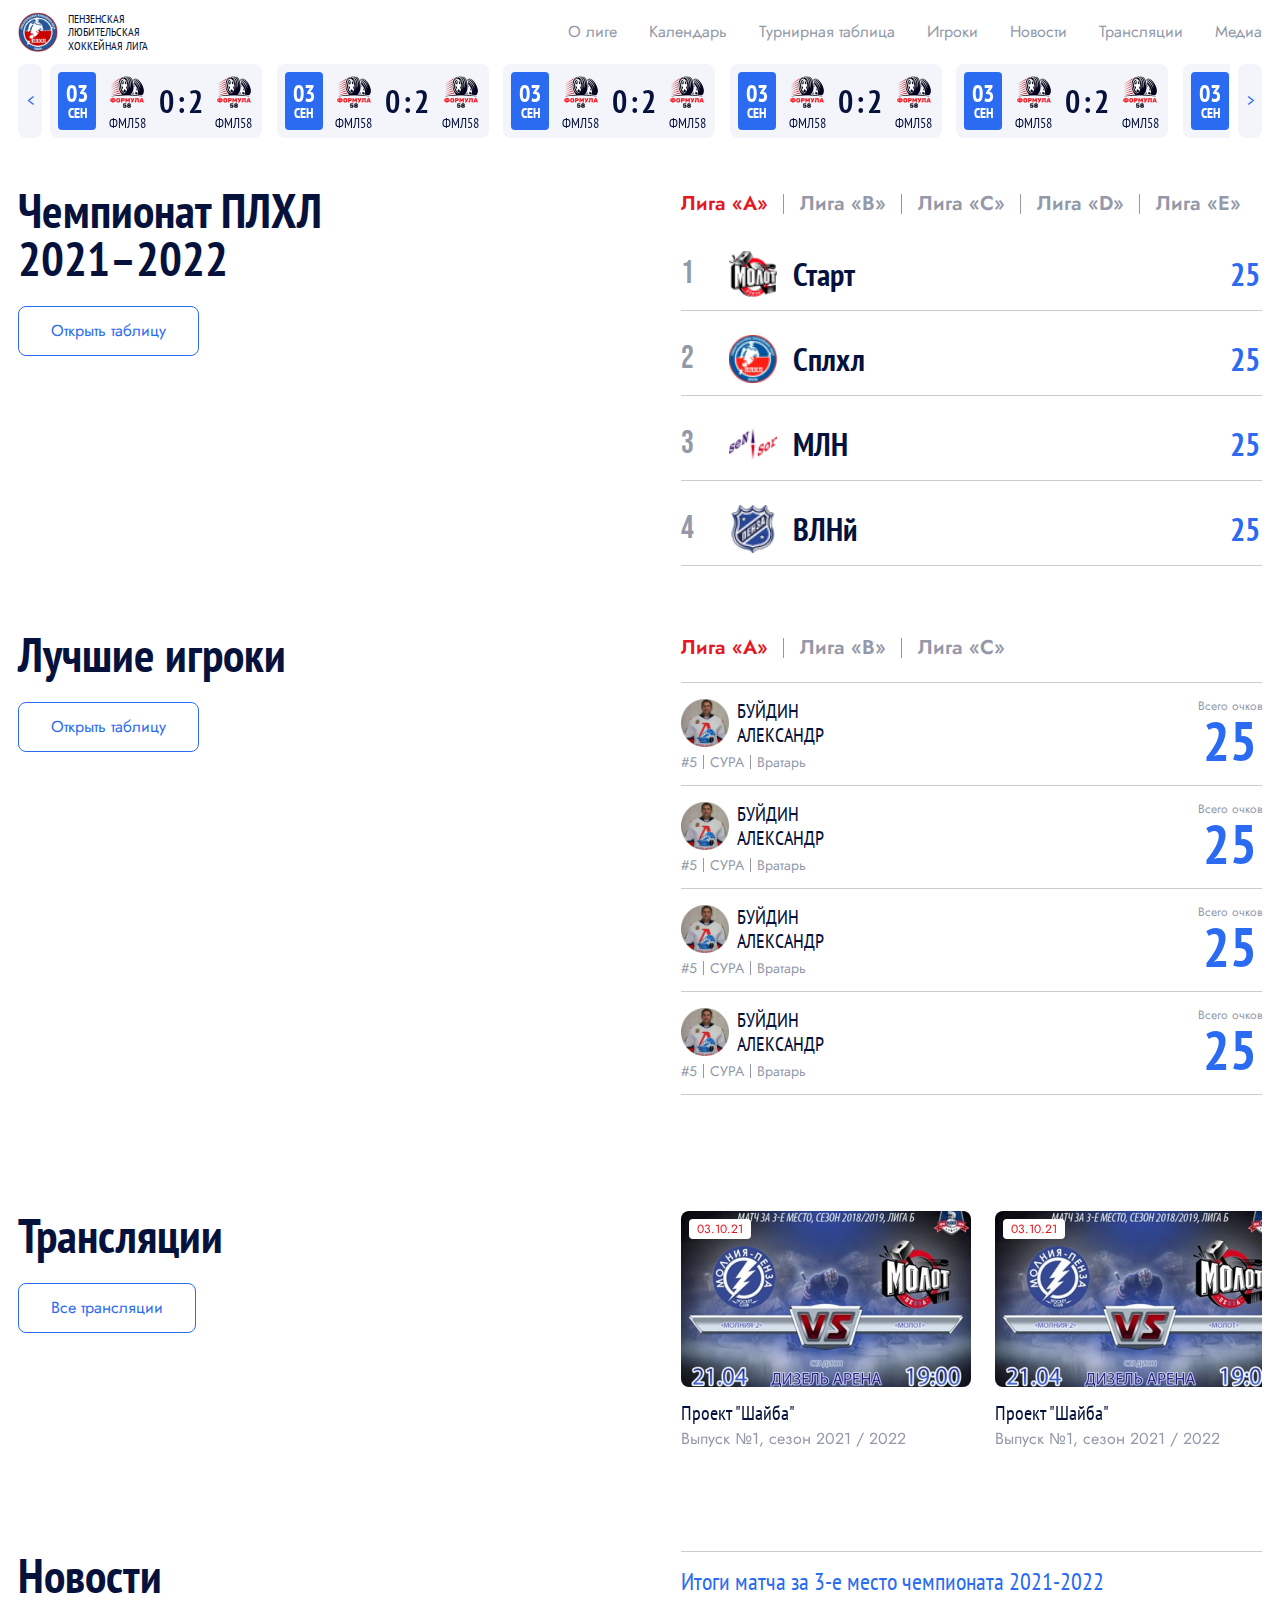
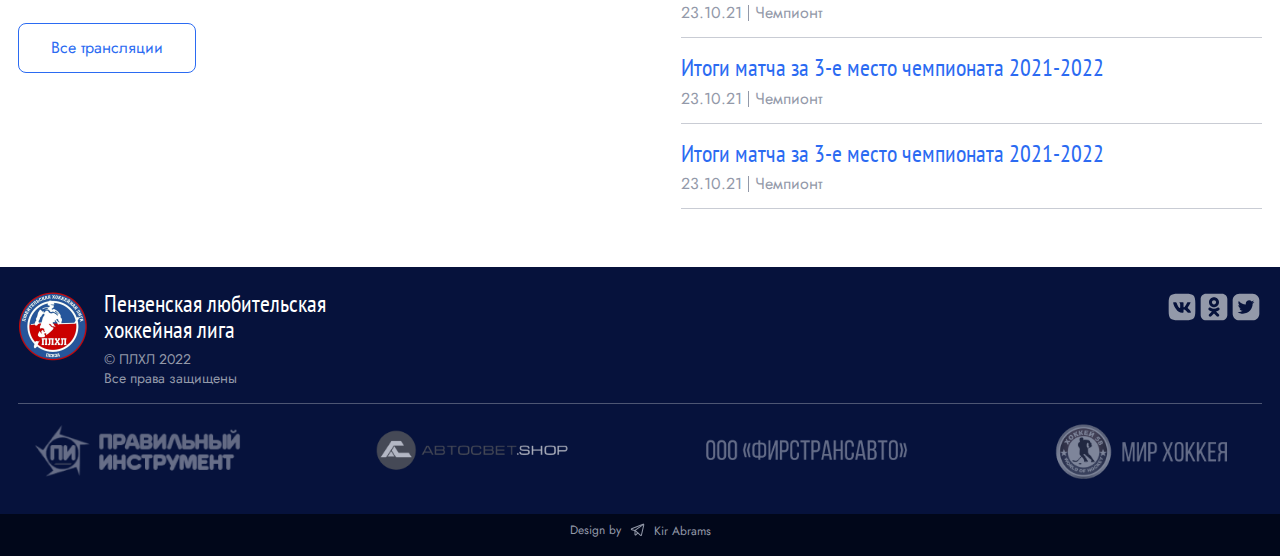
==== commit 2235faf4: "add slider, select fields" ====
--- a/index.html
+++ b/index.html
@@ -923,6 +923,7 @@
 		</div>
 	</section>
 </footer>
+<script src="js/glide.min.js"></script>
 <script src="js/main.js"></script>
 </body>
 </html>
--- a/css/styles.css
+++ b/css/styles.css
@@ -1 +1 @@
-body{font-family:'PT Sans Narrow',Arial,open-sans,sans-serif;color:#06123c;min-height:100vh;position:relative;padding-bottom:300px}body.no-scroll{overflow:hidden}@media screen and (min-width:768px){body{padding-bottom:385px}}@media screen and (min-width:992px){body{padding-bottom:300px}}@media screen and (min-width:1440px){body{padding-bottom:350px}}.container{margin:0 auto;padding:0 18px}@media screen and (min-width:1440px){.container{padding:0 24px;max-width:1200px;box-sizing:content-box}}.header{margin-bottom:48px}.header__container{padding-top:12px;padding-bottom:12px;display:flex;justify-content:space-between;align-items:center}@media screen and (min-width:1440px){.header__container{padding-top:16px;padding-bottom:16px}}.header__logo{display:flex;justify-content:flex-start;align-items:center}.header__logo-img{width:40px;height:40px}@media screen and (min-width:1440px){.header__logo-img{width:54px;height:54px}}.header__logo-name{font-size:1.2rem;font-weight:400;line-height:1.1;margin-left:10px;text-transform:uppercase}@media screen and (min-width:1440px){.header__logo-name{font-size:1.6rem}}.header__menu{display:none}@media screen and (min-width:992px){.header__menu{font-family:'Jost',sans-serif;display:flex;justify-content:flex-start;align-items:center;color:#9399a9;transform:translateX(10px)}}.header__menu-item{margin-right:12px}.header__menu-item:last-child{margin-right:0}.header__menu-link{color:inherit;padding:5px 10px}.header__menu-link:hover{color:#e7151d}.header__menu-toggle{display:flex;justify-content:center;align-items:flex-end;font-size:1rem;line-height:1.1;text-transform:uppercase;width:33px;height:33px;padding:3px;position:relative}.header__menu-toggle::after,.header__menu-toggle::before{content:'';background:#06123c;position:absolute;right:4px;height:2px}.header__menu-toggle::before{left:4px;top:8px}.header__menu-toggle::after{left:16px;top:13px}@media screen and (min-width:992px){.header__menu-toggle{display:none}}.ticker{overflow:auto;display:flex;justify-content:flex-start;align-items:center;position:relative}.ticker::after{content:'';position:absolute;right:0;width:24px;height:100%;background:linear-gradient(270deg,#fff 0,rgba(255,255,255,0) 100%)}.ticker__item{user-select:none}.ticker__item:not(:last-child){margin-right:12px}.ticker__link{background:#f3f5fb;border-radius:8px;padding:8px;display:flex;justify-content:space-between;width:212px;color:#06123c}.ticker__date{border-radius:4px;background:#2b6bf2;padding:10px 8px;font-weight:700;text-transform:uppercase;color:#fff;display:flex;flex-direction:column;justify-content:center;align-items:center}.ticker__number{font-size:2.4rem}.ticker__month,.ticker__team{font-size:1.4rem}.ticker__team{text-transform:uppercase;display:flex;flex-direction:column;justify-content:space-between;align-items:center}.ticker__team-img{width:40px}.ticker__score{font-weight:700;font-size:3.2rem;display:flex;align-items:center}.ticker__score span:first-child{margin-right:3px}.ticker__score span:last-child{margin-left:3px}.ticker__glide{display:flex;justify-content:space-between}.ticker__arrows{display:none}@media screen and (min-width:992px){.ticker__arrows{display:block;width:24px;background:#f3f5fb;border-radius:8px;flex-shrink:0}.ticker__arrows .glide__arrow{display:flex;justify-content:center;align-items:center;width:100%;height:100%;color:#2b6bf2;font-size:1.8rem}.ticker__arrows:first-child{margin-right:8px}.ticker__arrows:last-child{margin-left:8px}}.competition{margin-bottom:76px}@media screen and (min-width:768px){.competition{margin-bottom:64px}}@media screen and (min-width:1440px){.competition{margin-bottom:100px}}.competition__title{margin-bottom:16px}@media screen and (min-width:768px){.section__container{display:flex;justify-content:space-between;align-items:flex-start}.section__column{width:441px}.section__column--large{width:100%}}@media screen and (min-width:992px){.section__column{width:581px}}@media screen and (min-width:1440px){.section__column{width:790px}}.section__btn{font-family:'Jost',sans-serif;color:#2b6bf2;border:1px solid #2b6bf2;border-radius:8px;padding:16px 32px;width:100%;text-align:center;justify-content:center;align-items:center}.section__btn--blue{background:#2b6bf2;color:#fff;border:0}@media screen and (min-width:768px){.section__btn{width:auto}}.leagues{overflow:auto;display:flex;justify-content:flex-start;align-items:center;width:calc(100% + 32px);transform:translateX(-16px)}.competition__leagues{padding-bottom:12px;margin-bottom:4px}.league{font-family:'Jost',sans-serif;color:#9399a9;font-weight:600;flex-shrink:0}@media screen and (min-width:768px){.league{font-size:2rem}}.league.active,.league:hover{color:#e7151d}.league:not(:last-child) .league__link::after{content:'';position:absolute;width:1px;height:calc(100% - 16px);right:0;top:50%;transform:translateY(-50%);background:#9399a9}.league__link{padding:8px 16px;color:inherit;position:relative}.top-players{margin-bottom:116px}@media screen and (min-width:1440px){.top-players{margin-bottom:100px}}.top-players__title{margin-bottom:8px}.top-players__list{margin-bottom:24px}@media screen and (min-width:768px){.top-players__list{margin-bottom:0}}@media screen and (min-width:1440px){.top-players__list{display:flex;flex-wrap:wrap}}.top-player{border-bottom:1px solid rgba(147,153,169,.5)}.top-player:first-child{border-top:1px solid rgba(147,153,169,.5)}@media screen and (min-width:1440px){.top-player{width:40%;flex-grow:2}.top-player:nth-child(odd){margin-right:30px}.top-player:nth-child(2){border-top:1px solid rgba(147,153,169,.5)}}.top-player__link{display:flex;justify-content:space-between;align-items:center;color:#06123c;padding-top:16px;padding-bottom:16px}.top-player__header{display:flex;align-items:flex-start;margin-bottom:8px}.top-player__photo{width:48px;height:48px;margin-right:8px}@media screen and (min-width:1440px){.top-player__photo{width:56px;height:56px;margin-right:16px}}.top-player__name{display:block;text-transform:uppercase;font-size:2rem;line-height:1.2}@media screen and (min-width:1440px){.top-player__name{font-size:2.4rem;line-height:1.1}}.top-player__label{display:block;text-align:center;font-size:1.2rem;font-family:'Jost',sans-serif;color:#9399a9}@media screen and (min-width:1440px){.top-player__label{font-size:1.4rem}}.top-player__score{display:block;font-weight:700;font-size:5.6rem;color:#2b6bf2;text-align:center}.stream{margin-bottom:104px}@media screen and (min-width:1440px){.stream{margin-bottom:100px}}.stream__title{margin-bottom:16px}.stream-list{display:flex;justify-content:flex-start;align-items:center;overflow:auto}.stream-list__item{margin-right:16px;flex-shrink:0}.stream-list__item:last-child{margin-right:0}.stream-list__link{color:#06123c}.stream-list__img-box{margin-bottom:16px;position:relative}.stream-list__img{width:290px;min-width:290px;height:176px;border-radius:8px}@media screen and (min-width:1440px){.stream-list__img{width:380px;min-width:380px;height:197px}}.stream-list__date{position:absolute;top:8px;left:8px;border-radius:4px;padding:4px 8px;background:#fff;color:#e7151d;font-family:'Jost',sans-serif;font-size:1.2rem}.stream-list__name{display:block;font-size:2rem;margin-bottom:8px}.stream-list__desc{display:block;font-family:'Jost',sans-serif;color:#9399a9}.news{margin-bottom:66px}@media screen and (min-width:768px){.news{margin-bottom:87px}}@media screen and (min-width:992px){.news{margin-bottom:47px}}@media screen and (min-width:1440px){.news{margin-bottom:83px}}.news__title{margin-bottom:16px}.news-list__item{padding-top:16px;padding-bottom:16px;border-bottom:1px solid rgba(147,153,169,.5)}.news-list__item:first-child{border-top:1px solid rgba(147,153,169,.5)}.news-list__link{font-size:2.4rem;font-weight:400;line-height:1.2;color:#2b6bf2;margin-bottom:8px}.tags{font-family:'Jost',sans-serif;color:#9399a9;display:flex;align-items:center}.tags--middle,.tags--small{font-size:1.2rem}@media screen and (min-width:768px){.tags--middle{font-size:1.4rem}}.tags--big{font-weight:500}.tags--big .tag:not(:last-child){padding-right:12px;margin-right:12px}.tags--separated .tag:not(:last-child){border-right:1px solid #9399a9}.tag:not(:last-child){padding-right:6px;margin-right:6px}.tournaments{margin-bottom:76px}@media screen and (min-width:992px){.tournaments{margin-bottom:34px}}@media screen and (min-width:1440px){.tournaments{margin-bottom:34px}}.tournaments__title{margin-bottom:24px}.tournaments__filters{display:flex;align-items:stretch}@media screen and (min-width:768px){.tournaments__filters{max-width:441px}}@media screen and (min-width:992px){.tournaments__filters{max-width:unset;flex-direction:column;align-items:flex-start}.tournaments__container{display:flex;justify-content:space-between;align-items:flex-start}}.tournament__filter{margin-bottom:0;flex-grow:3}@media screen and (min-width:992px){.tournament__filter{min-width:210px}}@media screen and (min-width:1440px){.tournament__filter{min-width:275px}}.tournament__filter:not(:last-child){margin-right:16px}@media screen and (min-width:768px){.tournament__filter:not(:last-child){margin-right:24px}}@media screen and (min-width:992px){.tournament__filter:not(:last-child){margin-right:0}}.tournament{margin-bottom:12px}.tournament--small .tournament__attrs{display:none}@media screen and (min-width:1440px){.tournament--small .tournament__attrs{display:flex}}@media screen and (min-width:768px){.tournament--large .tournament__attrs{padding:8px}.tournament--large .tournament__attr{flex-grow:3}.tournament--large .tournament__attr:not(:last-child){margin-right:19px}.tournament{margin-bottom:0}}.tournament__item{padding-top:8px;margin-bottom:8px;border-bottom:1px solid rgba(147,153,169,.5)}.text-page__content p:last-child,.tournament__item:last-child{margin-bottom:0}@media screen and (min-width:768px){.tournament__item{padding-top:12px;margin-bottom:12px}}@media screen and (min-width:1440px){.tournament__item{padding-top:16px;margin-bottom:0}}.tournament__content{display:flex;justify-content:flex-start;align-items:center;flex-wrap:wrap;font-size:2.4rem;font-weight:700}@media screen and (min-width:768px){.tournament__content{font-size:3.2rem}}@media screen and (min-width:1440px){.tournament__content{font-size:4rem;flex-wrap:nowrap}}.tournament__number{font-family:'Bebas Neue',sans-serif;font-weight:400;color:#9399a9;width:40px;margin-bottom:8px}@media screen and (min-width:768px){.tournament__number{width:48px;margin-bottom:12px}}@media screen and (min-width:1440px){.tournament__number{display:none}}.tournament__img{width:32px;margin-bottom:8px}@media screen and (min-width:768px){.tournament__img{width:48px;margin-bottom:12px}}@media screen and (min-width:1440px){.tournament__img{margin-bottom:16px}}.tournament__name{margin-left:16px;margin-bottom:8px}@media screen and (min-width:768px){.tournament__name{margin-bottom:12px}}@media screen and (min-width:1440px){.tournament__name{font-weight:400;margin-bottom:16px}}.tournament__score{color:#2b6bf2;width:32px;margin-left:auto;margin-bottom:8px}@media screen and (min-width:768px){.tournament__score{margin-bottom:12px}}@media screen and (min-width:1440px){.tournament__score{width:56px;margin-left:24px;margin-bottom:16px}}.tournament__attrs{background:#f3f5fb;border-radius:8px;display:flex;justify-content:space-between;padding:8px;margin-bottom:8px;width:100%;order:1}@media screen and (min-width:768px){.tournament__attrs{padding:16px;margin-bottom:12px}}@media screen and (min-width:1440px){.tournament__attrs{background:0 0;width:440px;order:unset;margin-left:auto;padding:0;margin-bottom:16px}}.tournament__attr{font-family:'Jost',sans-serif;text-align:center;min-width:24px}@media screen and (min-width:768px){.tournament__attr{min-width:32px}}@media screen and (min-width:1440px){.tournament__attr{min-width:48px}}.tournament__attr-name{display:block;font-size:1.2rem;text-transform:uppercase;color:#797979;margin-bottom:8px;font-weight:400}@media screen and (min-width:768px){.tournament__attr-name{font-size:1.6rem}}@media screen and (min-width:1440px){.tournament__attr-name{color:#9399a9}}.tournament__attr-score{display:block;font-weight:700;font-size:1.4rem;color:#06123c}@media screen and (min-width:768px){.tournament__attr-score{font-size:1.6rem}}.teams{margin-bottom:52px}@media screen and (min-width:1440px){.teams{margin-bottom:103px}}@media screen and (min-width:768px){.teams__container{display:block}}@media screen and (min-width:992px){.teams__container{display:flex}.teams__header-box{margin-right:146px}}@media screen and (min-width:1440px){.teams__header-box{margin-right:30px}}.teams__title{margin-bottom:16px;margin-right:0}@media screen and (min-width:768px){.teams__filter{width:255px}}@media screen and (min-width:992px){.teams__filter{width:218px}}@media screen and (min-width:1440px){.teams__filter{width:275px}.teams__column{width:900px}}.teams-list{display:flex;flex-wrap:wrap;width:calc(100% + 16px);transform:translateX(-8px)}@media screen and (min-width:1440px){.teams-list{width:calc(100% + 30px);transform:translateX(-15px)}}.team{width:40%;flex-grow:2;margin:8px}@media screen and (min-width:576px){.team{width:25%}}@media screen and (min-width:992px){.team{min-width:270px}}@media screen and (min-width:1440px){.team{margin:15px}}.team__link{display:block;text-align:center;padding:16px;border:2px solid #f3f5fb;border-radius:8px;color:#06123c}.team__img{display:inline-block;width:64px;height:64px}@media screen and (min-width:768px){.team__img{width:72px;height:72px}}.team__name{display:block;font-weight:700;font-size:2rem;line-height:1.2}@media screen and (min-width:768px){.team__name{font-size:2.4rem}}@media screen and (min-width:1440px){.events{display:flex;justify-content:space-between;flex-wrap:wrap}}.event{margin-bottom:16px}@media screen and (min-width:768px){.event{margin-bottom:24px}}@media screen and (min-width:1440px){.event{width:calc(50% - 15px);margin-bottom:30px}}.event__link{display:flex;justify-content:space-between;align-items:center;color:#06123c;background:#f3f5fb;padding:16px;border-radius:8px;text-align:center}@media screen and (min-width:768px){.event__link{padding:24px;border-radius:16px}}.event__team{font-family:'Bebas Neue',sans-serif;text-transform:uppercase}@media screen and (min-width:992px){.event__team{font-size:2rem}}.event__team-img{width:64px;height:64px;margin-bottom:8px}.event__desc{font-weight:700}.event__desc>span:not(:last-child){margin-bottom:10px}.event__date{display:block;font-size:1.4rem;color:#2b6bf2}@media screen and (min-width:992px){.event__date{font-size:1.6rem}}.event__place{display:block}@media screen and (min-width:992px){.event__place{font-size:2rem}}.event__type{font-size:1.4rem;color:#e7151d}@media screen and (min-width:992px){.event__type{font-size:1.6rem}}.clubs{margin-bottom:48px}@media screen and (min-width:1440px){.clubs{margin-bottom:58px}}.management,.party{margin-bottom:32px}@media screen and (min-width:992px){.management,.party{margin-bottom:48px}}@media screen and (min-width:1440px){.management,.party{margin-bottom:32px}}@media screen and (min-width:768px){.clubs__events{display:flex;justify-content:space-between;flex-wrap:wrap}.clubs__event{width:calc(50% - 12px)}}@media screen and (min-width:1440px){.clubs__event{width:calc(33% - 20px)}}.near-games{margin-bottom:60px}@media screen and (min-width:768px){.near-games{margin-bottom:110px}}@media screen and (min-width:1440px){.near-games{margin-bottom:148px}}.clubs-info{background:#f3f5fb;border-radius:16px;display:flex;align-items:center;padding-right:20px}@media screen and (min-width:768px){.clubs-info{width:255px;flex-direction:column;align-items:flex-start;padding:24px}}@media screen and (min-width:992px){.clubs-info{width:339px}}.clubs-info__img{width:56px;height:56px;padding:20px;margin-right:8px;box-sizing:content-box}@media screen and (min-width:768px){.clubs-info__img{width:72px;height:72px;padding:0;margin-right:0;margin-bottom:24px}}.clubs-info__content{display:flex;flex-direction:column;align-items:flex-start}.clubs-info__content>:not(:last-child){margin-bottom:4px}.clubs-info__title{font-weight:700;font-size:3.2rem}@media screen and (min-width:992px){.clubs-info__title{font-size:4rem}}.clubs-info__field{font-size:1.4rem;color:#9399a9}.clubs-info__field,.clubs-info__value{font-family:'Jost',sans-serif}.player{margin-bottom:200px}@media screen and (min-width:992px){.player__section-container{display:flex;justify-content:space-between;align-items:flex-start}}@media screen and (min-width:768px){.player__section-column{width:100%}}@media screen and (min-width:992px){.player__section-column{width:581px}}@media screen and (min-width:1440px){.player__section-column{width:780px}}.player-info,.player__title{margin-bottom:24px}.player-info{background:#f3f5fb;border-radius:16px;padding:16px}@media screen and (min-width:992px){.player-info{width:339px;margin-bottom:0}}@media screen and (min-width:1440px){.player-info{width:380px}}.player-info__header{display:flex;align-items:center;margin-bottom:15px}.player-info__photo{width:88px;height:88px;margin-right:12px}.player-info__content{display:flex;flex-direction:column;justify-content:flex-start;align-items:flex-start}.player-info__content>:not(:last-child){margin-bottom:8px}.player-info__name{font-weight:700;font-size:2rem}@media screen and (min-width:768px){.player-info__name{font-size:2.4rem}}.player-info__birthday,.player-info__role{font-family:'Jost',sans-serif;font-size:1.4rem;line-height:1.2;color:#9399a9}.player-info__addition{display:flex;align-items:center}.player-info__img-box{background:#fff;border-radius:50%;padding:4px;margin-right:8px}.player-info__club-img{width:24px;height:24px}.player-info__features{background:#fff;border-radius:8px;display:flex;padding:16px 14px;font-family:'Jost',sans-serif}@media screen and (min-width:768px){.player-info__features{padding:16px}}.player-info__feature{width:25%;flex-grow:3;text-align:center}.player-info__feature:not(:last-child){position:relative;padding-right:25px;margin-right:25px}@media screen and (min-width:1440px){.player-info__feature:not(:last-child){padding-right:34px;margin-right:34px}}.player-info__feature:not(:last-child)::after{content:'';position:absolute;top:50%;right:0;width:2px;height:20px;transform:translateY(-50%);background:#9399a9}.player-info__field{display:block;color:#9399a9;font-size:1.4rem;margin-bottom:8px}@media screen and (min-width:768px){.player-info__field{font-size:1.6rem}}.player-info__value{display:block;line-height:1.2}.player__tournament-content{font-weight:700}@media screen and (min-width:768px){.player__tournament-content{font-size:2rem}}@media screen and (min-width:1440px){.player__tournament-content{font-size:2.3rem;flex-wrap:wrap}}.player__tournament-year{color:#2b6bf2}.player__tournament-league,.player__tournament-year{margin-right:20px;margin-bottom:12px}.player__tournament-type{margin-bottom:12px}.player__tournament-img{width:24px;height:24px;margin-left:auto;margin-bottom:12px}@media screen and (min-width:768px){.player__tournament-img{width:30px;height:30px}}@media screen and (min-width:1440px){.player__tournament-img{width:36px;height:36px}.player__tournament-attrs{background:#f3f5fb;width:100%;padding:8px}}.judges{margin-bottom:53px}@media screen and (min-width:768px){.judges{margin-bottom:137px}}@media screen and (min-width:1440px){.judges{margin-bottom:151px}}.judges__title{margin-bottom:24px}.people{padding-bottom:16px;border-bottom:1px solid rgba(147,153,169,.5);margin-bottom:16px}.people__link{display:flex;align-items:flex-start;font-size:2rem;line-height:1.2}@media screen and (min-width:768px){.people__link{font-size:2.4rem}}.people__photo{width:40px;height:40px;margin-right:8px;flex-shrink:0}@media screen and (min-width:768px){.people__photo{width:48px;height:48px}}.people__content{flex-grow:3}.people__header{display:flex;justify-content:space-between;align-items:center;margin-bottom:4px}.people__name{color:#06123c}.people__id{color:#2b6bf2}.text-page{margin-bottom:24px}.text-page__content p,.text-page__title{margin-bottom:16px}.text-page__content,.text-page__subtitle{color:#9399a9;font-family:'Jost',sans-serif;margin-bottom:32px}.text-page__content a{color:#2b6bf2;text-decoration:underline}.text-page__subtitle{font-size:1.6rem;color:#06123c;margin-bottom:16px}.page-404{display:flex;justify-content:center;align-items:flex-start;margin-bottom:53px}.page-404__container{width:100%;text-align:center}@media screen and (min-width:768px){.page-404__container{width:auto}}.page-404__title{font-weight:700;font-size:13.4rem;color:#2b6bf2;margin-bottom:24px}@media screen and (min-width:768px){.page-404__title{font-size:18rem}}.page-404__desc{display:block;font-family:'Jost',sans-serif;font-size:2rem;color:#9399a9;margin-bottom:24px}.page-404__btn{display:inline-flex}.calendar-page{margin-bottom:51px}@media screen and (min-width:768px){.calendar-page{margin-bottom:90px}}@media screen and (min-width:1440px){.calendar-page{margin-bottom:56px}}.calendar-page__title{margin-bottom:16px}.calendar-page__btn{margin-bottom:24px}.filters-block{flex-direction:column;width:100%}@media screen and (min-width:768px){.calendar-page__filters{width:255px}}@media screen and (min-width:992px){.calendar-page__filters{width:340px}}.filter__title{font-weight:700;font-size:2rem;margin-bottom:18px}@media screen and (min-width:768px){.filter__title{margin-bottom:16px}}.filter{margin-bottom:16px}.filter-btn,.filter__btn{padding:16px;border-radius:8px;display:flex;align-items:center;width:100%}.filter__btn{background:#f3f5fb;justify-content:space-between;height:100%}.filter-btn::before,.filter__btn::after{content:url(../img/icons/arrow.svg);display:block;width:24px;height:24px}.filter-btn{font-family:'Jost',sans-serif;background:#2b6bf2;color:#fff}.filter-btn::before{content:url(../img/icons/filter.svg);margin-right:8px}.versus-page{margin-bottom:51px}.versus-page__title{margin-bottom:16px}.versus-page__main-tags{margin-bottom:36px}.versus{margin:0 auto;max-width:530px}@media screen and (min-width:992px){.versus{max-width:702px}}@media screen and (min-width:1440px){.versus{max-width:788px}}.versus__teams{margin-bottom:40px;display:flex;justify-content:space-between;align-items:center;text-transform:uppercase;font-weight:700;text-align:center}@media screen and (min-width:768px){.versus-team{font-size:2.4rem}}.versus-team__img{width:88px;height:88px;margin-bottom:8px}@media screen and (min-width:992px){.versus-team__img{width:96px;height:96px}}.versus-score{position:relative}.versus-score::after{content:'';position:absolute;background:rgba(147,153,169,.4);width:2px;height:64px;left:50%;top:50%;transform:translate(-50%,-50%)}.versus-score__number{color:#9399a9;font-size:6.4rem}.versus-score__number:first-child{margin-right:32px}@media screen and (min-width:768px){.versus-score__number:first-child{margin-right:48px}.versus-score__number{font-size:8rem}}.versus-score__number.winner{color:#06123c}.statistic{margin-bottom:32px}.statistic__menu{display:flex;justify-content:space-between;background:#f3f5fb;border-radius:8px;margin-bottom:24px}.statistic__menu-item{flex-grow:3;position:relative}.statistic__menu-item:not(:last-child)::after{content:'';position:absolute;right:0;top:50%;width:1px;height:16px;background:#9399a9;transform:translateY(-50%)}.statistic__menu-item:nth-child(2){text-align:center}.statistic__menu-item:nth-child(3){text-align:right}.statistic__menu-btn:hover,.statistic__menu-item.active .statistic__menu-btn{color:#e7151d}.statistic__menu-btn{color:#9399a9;font-size:2rem;font-weight:700;padding:12px}@media screen and (min-width:768px){.statistic__menu-btn{font-size:2.4rem;padding:12px 32px}}.stat{margin-bottom:24px}.stat:last-child{margin-bottom:0}.stat__header{display:flex;justify-content:space-between;margin-bottom:8px}@media screen and (min-width:768px){.stat__header{font-size:2rem}}.stat__value{font-weight:700}.stat__value:first-child{color:#e7151d}.stat__value:last-child{color:#2b6bf2}.stat__bars{display:flex}.progress-bar{width:40%;flex-grow:3;box-shadow:inset 0 0 0 1px #9399a9;border-radius:8px;height:9px;position:relative}.progress-bar:first-child{margin-right:17px}@media screen and (min-width:768px){.progress-bar:first-child{margin-right:24px}}.progress-bar:first-child .progress-bar__inner{background:#e7151d;margin-left:auto}.progress-bar:last-child .progress-bar__inner{background:#2b6bf2}.progress-bar__inner{max-width:100%;height:100%;border-radius:8px}.best-players__title{font-weight:700;font-size:1.6rem;line-height:1;margin-bottom:8px;text-align:center}@media screen and (min-width:768px){.best-players__title{font-size:2rem}}.best-players__infos{display:flex;margin-bottom:32px}.best-player{width:40%;flex-grow:2;margin-right:17px;background:#f3f5fb;border-radius:8px;padding:12px}.best-player:last-child{margin-right:0}.best-player:last-child .best-player__photo{order:1;margin-right:0;margin-left:auto}@media screen and (min-width:768px){.best-player{margin-right:24px}}.best-player__content{display:flex;margin-bottom:8px}.best-player__photo{width:40px;height:40px;margin-right:8px}@media screen and (min-width:1440px){.best-player__photo{width:48px;height:48px}}.best-player__name-box{line-height:1.2}@media screen and (min-width:1440px){.best-player__name-box{font-size:2rem}}.best-player__name{display:block}.best-player__about-item{padding-bottom:8px;margin-bottom:16px;border-bottom:1px solid rgba(147,153,169,.5)}.best-player__about-item:last-child,.footer__copy:last-child{margin-bottom:0}.footer{background:#06123c;color:#9399a9;position:absolute;right:0;bottom:0;left:0}@media screen and (min-width:992px){.footer__desc{display:flex;align-items:flex-start}}.footer__logo{display:none}@media screen and (min-width:992px){.footer__logo{display:block;width:70px;height:70px;margin-right:16px}}.footer__title{color:#fff;font-weight:400;line-height:1.1;max-width:200px;margin-bottom:4px}@media screen and (min-width:768px){.footer__title{font-size:2.4rem;max-width:300px;margin-bottom:8px}}@media screen and (min-width:1440px){.footer__title{font-size:3.2rem;font-family:'Bebas Neue',sans-serif;max-width:500px;margin-bottom:12px}}.footer__copy{display:block;font-family:'Jost',sans-serif;font-size:1.2rem;line-height:1.1;margin-bottom:2px}@media screen and (min-width:768px){.footer__copy{font-size:1.4rem;margin-bottom:4px}}@media screen and (min-width:1440px){.footer__copy{font-size:1.6rem}}.footer__section{border-top:1px solid rgba(147,153,169,.5)}.footer__section:first-child{border:0}.footer__container{padding-top:24px;padding-bottom:16px}@media screen and (min-width:1440px){.footer__container{max-width:none}}.socials{display:flex;justify-content:flex-start;align-items:center}.social__link{color:#9399a9}.footer__author-link:hover,.social__link:hover{color:#fff}.footer__info,.partners{display:flex;justify-content:space-between}.footer__info{align-items:flex-start;padding-bottom:16px}.partners{align-items:center;flex-wrap:wrap}@media screen and (min-width:992px){.partners{flex-wrap:nowrap}}.partner{width:40%;flex-grow:3}@media screen and (min-width:992px){.partner{width:auto;flex-grow:unset}}.partner:nth-child(odd) .partner__link{margin-right:auto}.partner:nth-child(even) .partner__link{margin-left:auto}.partner__link{display:block;width:162px}@media screen and (min-width:768px){.partner__link{width:240px}}@media screen and (min-width:1440px){.partner__link{width:315px}}.footer__author{background:#01071a}.footer__author-name{font-family:'Jost',sans-serif;font-size:1.2rem;line-height:1.1;display:flex;justify-content:center;align-items:center}.footer__author-name>span{margin-right:8px}.footer__author-link{color:inherit;display:inline-flex;align-items:flex-end}.footer__author-link>span{margin-left:8px}.footer__author-container{padding-top:8px;padding-bottom:18px}.section__title{font-weight:700;font-size:4rem}@media screen and (min-width:768px){.section__title{font-size:4.8rem;margin-bottom:24px;margin-right:20px}}@media screen and (min-width:1440px){.section__title{font-size:5.6rem}}@media screen and (min-width:768px){.section__title--middle{font-size:4rem}}@media screen and (min-width:1440px){.section__title--middle{font-size:4rem}}.section__subtitle{font-weight:700;font-size:2.4rem;margin-bottom:16px}@media screen and (min-width:768px){.section__subtitle{font-size:3.2rem}}.only-mobile{display:inline-flex}@media screen and (min-width:768px){.only-mobile{display:none}}.only-desktop{display:none}@media screen and (min-width:768px){.only-desktop{display:inline-flex}}.glide__track{overflow:hidden}.overlay,.overlay__container{display:flex;justify-content:center;align-items:center;top:0;right:0;bottom:0;left:0;overflow-y:auto;width:100%;height:100%}.overlay{position:fixed;z-index:100;background:rgba(6,18,60,.9);outline:0}.overlay__container{position:absolute}@media screen and (min-width:992px){.overlay__container{position:static}}.popup{background:#fff;padding:18px 16px 16px;width:100%;margin-left:18px;margin-right:18px;max-width:340px;position:relative;overflow:auto;outline:0;border-radius:12px}.popup__header{display:flex;justify-content:space-between;align-items:center;margin-bottom:16px}.popup__title{margin-bottom:0}.popup__close{display:block;width:24px;height:24px;background:url(../img/icons/close.svg) 50% 50% no-repeat;font-size:0;text-indent:100%;white-space:nowrap;overflow:hidden}+body{font-family:'PT Sans Narrow',Arial,open-sans,sans-serif;color:#06123c;min-height:100vh;position:relative;padding-bottom:300px}body.no-scroll{overflow:hidden}@media screen and (min-width:768px){body{padding-bottom:385px}}@media screen and (min-width:992px){body{padding-bottom:300px}}@media screen and (min-width:1440px){body{padding-bottom:350px}}.container{margin:0 auto;padding:0 18px}@media screen and (min-width:1440px){.container{padding:0 24px;max-width:1200px;box-sizing:content-box}}.header{margin-bottom:48px}.header__container{padding-top:12px;padding-bottom:12px;display:flex;justify-content:space-between;align-items:center}@media screen and (min-width:1440px){.header__container{padding-top:16px;padding-bottom:16px}}.header__logo{display:flex;justify-content:flex-start;align-items:center}.header__logo-img{width:40px;height:40px}@media screen and (min-width:1440px){.header__logo-img{width:54px;height:54px}}.header__logo-name{font-size:1.2rem;font-weight:400;line-height:1.1;margin-left:10px;text-transform:uppercase}@media screen and (min-width:1440px){.header__logo-name{font-size:1.6rem}}.header__menu{display:none}@media screen and (min-width:992px){.header__menu{font-family:'Jost',sans-serif;display:flex;justify-content:flex-start;align-items:center;color:#9399a9;transform:translateX(10px)}}.header__menu-item{margin-right:12px}.header__menu-item:last-child{margin-right:0}.header__menu-link{color:inherit;padding:5px 10px}.header__menu-link:hover{color:#e7151d}.header__menu-toggle{display:flex;justify-content:center;align-items:flex-end;font-size:1rem;line-height:1.1;text-transform:uppercase;width:33px;height:33px;padding:3px;position:relative}.header__menu-toggle::after,.header__menu-toggle::before{content:'';background:#06123c;position:absolute;right:4px;height:2px}.header__menu-toggle::before{left:4px;top:8px}.header__menu-toggle::after{left:16px;top:13px}@media screen and (min-width:992px){.header__menu-toggle{display:none}}.ticker{overflow:auto;display:flex;justify-content:flex-start;align-items:center;position:relative}.ticker::after{content:'';position:absolute;right:0;width:24px;height:100%;background:linear-gradient(270deg,#fff 0,rgba(255,255,255,0) 100%)}.ticker__item{user-select:none}.ticker__item:not(:last-child){margin-right:12px}.ticker__link{background:#f3f5fb;border-radius:8px;padding:8px;display:flex;justify-content:space-between;width:212px;color:#06123c}.ticker__date{border-radius:4px;background:#2b6bf2;padding:10px 8px;font-weight:700;text-transform:uppercase;color:#fff;display:flex;flex-direction:column;justify-content:center;align-items:center}.ticker__number{font-size:2.4rem}.ticker__month,.ticker__team{font-size:1.4rem}.ticker__team{text-transform:uppercase;display:flex;flex-direction:column;justify-content:space-between;align-items:center}.ticker__team-img{width:40px}.ticker__score{font-weight:700;font-size:3.2rem;display:flex;align-items:center}.ticker__score span:first-child{margin-right:3px}.ticker__score span:last-child{margin-left:3px}.ticker__glide{display:flex;justify-content:space-between}.ticker__arrows{display:none}@media screen and (min-width:992px){.ticker__arrows{display:block;width:24px;background:#f3f5fb;border-radius:8px;flex-shrink:0}.ticker__arrows .glide__arrow{display:flex;justify-content:center;align-items:center;width:100%;height:100%;color:#2b6bf2;font-size:1.8rem}.ticker__arrows:first-child{margin-right:8px}.ticker__arrows:last-child{margin-left:8px}}.competition{margin-bottom:76px}@media screen and (min-width:768px){.competition{margin-bottom:64px}}@media screen and (min-width:1440px){.competition{margin-bottom:100px}}.competition__title{margin-bottom:16px}@media screen and (min-width:768px){.section__container{display:flex;justify-content:space-between;align-items:flex-start}.section__column{width:441px}.section__column--large{width:100%}}@media screen and (min-width:992px){.section__column{width:581px}}@media screen and (min-width:1440px){.section__column{width:790px}}.section__btn{font-family:'Jost',sans-serif;color:#2b6bf2;border:1px solid #2b6bf2;border-radius:8px;padding:16px 32px;width:100%;text-align:center;justify-content:center;align-items:center}.section__btn--blue{background:#2b6bf2;color:#fff;border:0}@media screen and (min-width:768px){.section__btn{width:auto}}.leagues{overflow:auto;display:flex;justify-content:flex-start;align-items:center;width:calc(100% + 32px);transform:translateX(-16px)}.competition__leagues{padding-bottom:12px;margin-bottom:4px}.league{font-family:'Jost',sans-serif;color:#9399a9;font-weight:600;flex-shrink:0}@media screen and (min-width:768px){.league{font-size:2rem}}.league.active,.league:hover{color:#e7151d}.league:not(:last-child) .league__link::after{content:'';position:absolute;width:1px;height:calc(100% - 16px);right:0;top:50%;transform:translateY(-50%);background:#9399a9}.league__link{padding:8px 16px;color:inherit;position:relative}.top-players{margin-bottom:116px}@media screen and (min-width:1440px){.top-players{margin-bottom:100px}}.top-players__title{margin-bottom:8px}.top-players__list{margin-bottom:24px}@media screen and (min-width:768px){.top-players__list{margin-bottom:0}}@media screen and (min-width:1440px){.top-players__list{display:flex;flex-wrap:wrap}}.top-player{border-bottom:1px solid rgba(147,153,169,.5)}.top-player:first-child{border-top:1px solid rgba(147,153,169,.5)}@media screen and (min-width:1440px){.top-player{width:40%;flex-grow:2}.top-player:nth-child(odd){margin-right:30px}.top-player:nth-child(2){border-top:1px solid rgba(147,153,169,.5)}}.top-player__link{display:flex;justify-content:space-between;align-items:center;color:#06123c;padding-top:16px;padding-bottom:16px}.top-player__header{display:flex;align-items:flex-start;margin-bottom:8px}.top-player__photo{width:48px;height:48px;margin-right:8px}@media screen and (min-width:1440px){.top-player__photo{width:56px;height:56px;margin-right:16px}}.top-player__name{display:block;text-transform:uppercase;font-size:2rem;line-height:1.2}@media screen and (min-width:1440px){.top-player__name{font-size:2.4rem;line-height:1.1}}.top-player__label{display:block;text-align:center;font-size:1.2rem;font-family:'Jost',sans-serif;color:#9399a9}@media screen and (min-width:1440px){.top-player__label{font-size:1.4rem}}.top-player__score{display:block;font-weight:700;font-size:5.6rem;color:#2b6bf2;text-align:center}.stream{margin-bottom:104px}@media screen and (min-width:1440px){.stream{margin-bottom:100px}}.stream__title{margin-bottom:16px}.stream-list{display:flex;justify-content:flex-start;align-items:center;overflow:auto}.stream-list__item{margin-right:16px;flex-shrink:0}.stream-list__item:last-child{margin-right:0}.stream-list__link{color:#06123c}.stream-list__img-box{margin-bottom:16px;position:relative}.stream-list__img{width:290px;min-width:290px;height:176px;border-radius:8px}@media screen and (min-width:1440px){.stream-list__img{width:380px;min-width:380px;height:197px}}.stream-list__date{position:absolute;top:8px;left:8px;border-radius:4px;padding:4px 8px;background:#fff;color:#e7151d;font-family:'Jost',sans-serif;font-size:1.2rem}.stream-list__name{display:block;font-size:2rem;margin-bottom:8px}.stream-list__desc{display:block;font-family:'Jost',sans-serif;color:#9399a9}.news{margin-bottom:66px}@media screen and (min-width:768px){.news{margin-bottom:87px}}@media screen and (min-width:992px){.news{margin-bottom:47px}}@media screen and (min-width:1440px){.news{margin-bottom:83px}}.news__title{margin-bottom:16px}.news-list__item{padding-top:16px;padding-bottom:16px;border-bottom:1px solid rgba(147,153,169,.5)}.news-list__item:first-child{border-top:1px solid rgba(147,153,169,.5)}.news-list__link{font-size:2.4rem;font-weight:400;line-height:1.2;color:#2b6bf2;margin-bottom:8px}.tags{font-family:'Jost',sans-serif;color:#9399a9;display:flex;align-items:center}.tags--middle,.tags--small{font-size:1.2rem}@media screen and (min-width:768px){.tags--middle{font-size:1.4rem}}.tags--big{font-weight:500}.tags--big .tag:not(:last-child){padding-right:12px;margin-right:12px}.tags--separated .tag:not(:last-child){border-right:1px solid #9399a9}.tag:not(:last-child){padding-right:6px;margin-right:6px}.tournaments{margin-bottom:76px}@media screen and (min-width:992px){.tournaments{margin-bottom:34px}}@media screen and (min-width:1440px){.tournaments{margin-bottom:34px}}.tournaments__title{margin-bottom:24px}.tournaments__filters{display:flex;align-items:stretch}@media screen and (min-width:768px){.tournaments__filters{max-width:441px}}@media screen and (min-width:992px){.tournaments__filters{max-width:unset;flex-direction:column;align-items:flex-start}.tournaments__container{display:flex;justify-content:space-between;align-items:flex-start}}.tournament__filter{margin-bottom:0;flex-grow:3}@media screen and (min-width:992px){.tournament__filter{min-width:210px}}@media screen and (min-width:1440px){.tournament__filter{min-width:275px}}.tournament__filter:not(:last-child){margin-right:16px}@media screen and (min-width:768px){.tournament__filter:not(:last-child){margin-right:24px}}@media screen and (min-width:992px){.tournament__filter:not(:last-child){margin-right:0}}.tournament{margin-bottom:12px}.tournament--small .tournament__attrs{display:none}@media screen and (min-width:1440px){.tournament--small .tournament__attrs{display:flex}}@media screen and (min-width:768px){.tournament--large .tournament__attrs{padding:8px}.tournament--large .tournament__attr{flex-grow:3}.tournament--large .tournament__attr:not(:last-child){margin-right:19px}.tournament{margin-bottom:0}}.tournament__item{padding-top:8px;margin-bottom:8px;border-bottom:1px solid rgba(147,153,169,.5)}.text-page__content p:last-child,.tournament__item:last-child{margin-bottom:0}@media screen and (min-width:768px){.tournament__item{padding-top:12px;margin-bottom:12px}}@media screen and (min-width:1440px){.tournament__item{padding-top:16px;margin-bottom:0}}.tournament__content{display:flex;justify-content:flex-start;align-items:center;flex-wrap:wrap;font-size:2.4rem;font-weight:700}@media screen and (min-width:768px){.tournament__content{font-size:3.2rem}}@media screen and (min-width:1440px){.tournament__content{font-size:4rem;flex-wrap:nowrap}}.tournament__number{font-family:'Bebas Neue',sans-serif;font-weight:400;color:#9399a9;width:40px;margin-bottom:8px}@media screen and (min-width:768px){.tournament__number{width:48px;margin-bottom:12px}}@media screen and (min-width:1440px){.tournament__number{display:none}}.tournament__img{width:32px;margin-bottom:8px}@media screen and (min-width:768px){.tournament__img{width:48px;margin-bottom:12px}}@media screen and (min-width:1440px){.tournament__img{margin-bottom:16px}}.tournament__name{margin-left:16px;margin-bottom:8px}@media screen and (min-width:768px){.tournament__name{margin-bottom:12px}}@media screen and (min-width:1440px){.tournament__name{font-weight:400;margin-bottom:16px}}.tournament__score{color:#2b6bf2;width:32px;margin-left:auto;margin-bottom:8px}@media screen and (min-width:768px){.tournament__score{margin-bottom:12px}}@media screen and (min-width:1440px){.tournament__score{width:56px;margin-left:24px;margin-bottom:16px}}.tournament__attrs{background:#f3f5fb;border-radius:8px;display:flex;justify-content:space-between;padding:8px;margin-bottom:8px;width:100%;order:1}@media screen and (min-width:768px){.tournament__attrs{padding:16px;margin-bottom:12px}}@media screen and (min-width:1440px){.tournament__attrs{background:0 0;width:440px;order:unset;margin-left:auto;padding:0;margin-bottom:16px}}.tournament__attr{font-family:'Jost',sans-serif;text-align:center;min-width:24px}@media screen and (min-width:768px){.tournament__attr{min-width:32px}}@media screen and (min-width:1440px){.tournament__attr{min-width:48px}}.tournament__attr-name{display:block;font-size:1.2rem;text-transform:uppercase;color:#797979;margin-bottom:8px;font-weight:400}@media screen and (min-width:768px){.tournament__attr-name{font-size:1.6rem}}@media screen and (min-width:1440px){.tournament__attr-name{color:#9399a9}}.tournament__attr-score{display:block;font-weight:700;font-size:1.4rem;color:#06123c}@media screen and (min-width:768px){.tournament__attr-score{font-size:1.6rem}}.teams{margin-bottom:52px}@media screen and (min-width:1440px){.teams{margin-bottom:103px}}@media screen and (min-width:768px){.teams__container{display:block}}@media screen and (min-width:992px){.teams__container{display:flex}.teams__header-box{margin-right:146px}}@media screen and (min-width:1440px){.teams__header-box{margin-right:30px}}.teams__title{margin-bottom:16px;margin-right:0}@media screen and (min-width:768px){.teams__filter{width:255px}}@media screen and (min-width:992px){.teams__filter{width:218px}}@media screen and (min-width:1440px){.teams__filter{width:275px}.teams__column{width:900px}}.teams-list{display:flex;flex-wrap:wrap;width:calc(100% + 16px);transform:translateX(-8px)}@media screen and (min-width:1440px){.teams-list{width:calc(100% + 30px);transform:translateX(-15px)}}.team{width:40%;flex-grow:2;margin:8px}@media screen and (min-width:576px){.team{width:25%}}@media screen and (min-width:992px){.team{min-width:270px}}@media screen and (min-width:1440px){.team{margin:15px}}.team__link{display:block;text-align:center;padding:16px;border:2px solid #f3f5fb;border-radius:8px;color:#06123c}.team__img{display:inline-block;width:64px;height:64px}@media screen and (min-width:768px){.team__img{width:72px;height:72px}}.team__name{display:block;font-weight:700;font-size:2rem;line-height:1.2}@media screen and (min-width:768px){.team__name{font-size:2.4rem}}@media screen and (min-width:1440px){.events{display:flex;justify-content:space-between;flex-wrap:wrap}}.event{margin-bottom:16px}@media screen and (min-width:768px){.event{margin-bottom:24px}}@media screen and (min-width:1440px){.event{width:calc(50% - 15px);margin-bottom:30px}}.event__link{display:flex;justify-content:space-between;align-items:center;color:#06123c;background:#f3f5fb;padding:16px;border-radius:8px;text-align:center}@media screen and (min-width:768px){.event__link{padding:24px;border-radius:16px}}.event__team{font-family:'Bebas Neue',sans-serif;text-transform:uppercase}@media screen and (min-width:992px){.event__team{font-size:2rem}}.event__team-img{width:64px;height:64px;margin-bottom:8px}.event__desc{font-weight:700}.event__desc>span:not(:last-child){margin-bottom:10px}.event__date{display:block;font-size:1.4rem;color:#2b6bf2}@media screen and (min-width:992px){.event__date{font-size:1.6rem}}.event__place{display:block}@media screen and (min-width:992px){.event__place{font-size:2rem}}.event__type{font-size:1.4rem;color:#e7151d}@media screen and (min-width:992px){.event__type{font-size:1.6rem}}.clubs{margin-bottom:48px}@media screen and (min-width:1440px){.clubs{margin-bottom:58px}}.management,.party{margin-bottom:32px}@media screen and (min-width:992px){.management,.party{margin-bottom:48px}}@media screen and (min-width:1440px){.management,.party{margin-bottom:32px}}@media screen and (min-width:768px){.clubs__events{display:flex;justify-content:space-between;flex-wrap:wrap}.clubs__event{width:calc(50% - 12px)}}@media screen and (min-width:1440px){.clubs__event{width:calc(33% - 20px)}}.near-games{margin-bottom:60px}@media screen and (min-width:768px){.near-games{margin-bottom:110px}}@media screen and (min-width:1440px){.near-games{margin-bottom:148px}}.clubs-info{background:#f3f5fb;border-radius:16px;display:flex;align-items:center;padding-right:20px}@media screen and (min-width:768px){.clubs-info{width:255px;flex-direction:column;align-items:flex-start;padding:24px}}@media screen and (min-width:992px){.clubs-info{width:339px}}.clubs-info__img{width:56px;height:56px;padding:20px;margin-right:8px;box-sizing:content-box}@media screen and (min-width:768px){.clubs-info__img{width:72px;height:72px;padding:0;margin-right:0;margin-bottom:24px}}.clubs-info__content{display:flex;flex-direction:column;align-items:flex-start}.clubs-info__content>:not(:last-child){margin-bottom:4px}.clubs-info__title{font-weight:700;font-size:3.2rem}@media screen and (min-width:992px){.clubs-info__title{font-size:4rem}}.clubs-info__field{font-size:1.4rem;color:#9399a9}.clubs-info__field,.clubs-info__value{font-family:'Jost',sans-serif}.player{margin-bottom:200px}@media screen and (min-width:992px){.player__section-container{display:flex;justify-content:space-between;align-items:flex-start}}@media screen and (min-width:768px){.player__section-column{width:100%}}@media screen and (min-width:992px){.player__section-column{width:581px}}@media screen and (min-width:1440px){.player__section-column{width:780px}}.player-info,.player__title{margin-bottom:24px}.player-info{background:#f3f5fb;border-radius:16px;padding:16px}@media screen and (min-width:992px){.player-info{width:339px;margin-bottom:0}}@media screen and (min-width:1440px){.player-info{width:380px}}.player-info__header{display:flex;align-items:center;margin-bottom:15px}.player-info__photo{width:88px;height:88px;margin-right:12px}.player-info__content{display:flex;flex-direction:column;justify-content:flex-start;align-items:flex-start}.player-info__content>:not(:last-child){margin-bottom:8px}.player-info__name{font-weight:700;font-size:2rem}@media screen and (min-width:768px){.player-info__name{font-size:2.4rem}}.player-info__birthday,.player-info__role{font-family:'Jost',sans-serif;font-size:1.4rem;line-height:1.2;color:#9399a9}.player-info__addition{display:flex;align-items:center}.player-info__img-box{background:#fff;border-radius:50%;padding:4px;margin-right:8px}.player-info__club-img{width:24px;height:24px}.player-info__features{background:#fff;border-radius:8px;display:flex;padding:16px 14px;font-family:'Jost',sans-serif}@media screen and (min-width:768px){.player-info__features{padding:16px}}.player-info__feature{width:25%;flex-grow:3;text-align:center}.player-info__feature:not(:last-child){position:relative;padding-right:25px;margin-right:25px}@media screen and (min-width:1440px){.player-info__feature:not(:last-child){padding-right:34px;margin-right:34px}}.player-info__feature:not(:last-child)::after{content:'';position:absolute;top:50%;right:0;width:2px;height:20px;transform:translateY(-50%);background:#9399a9}.player-info__field{display:block;color:#9399a9;font-size:1.4rem;margin-bottom:8px}@media screen and (min-width:768px){.player-info__field{font-size:1.6rem}}.player-info__value{display:block;line-height:1.2}.player__tournament-content{font-weight:700}@media screen and (min-width:768px){.player__tournament-content{font-size:2rem}}@media screen and (min-width:1440px){.player__tournament-content{font-size:2.3rem;flex-wrap:wrap}}.player__tournament-year{color:#2b6bf2}.player__tournament-league,.player__tournament-year{margin-right:20px;margin-bottom:12px}.player__tournament-type{margin-bottom:12px}.player__tournament-img{width:24px;height:24px;margin-left:auto;margin-bottom:12px}@media screen and (min-width:768px){.player__tournament-img{width:30px;height:30px}}@media screen and (min-width:1440px){.player__tournament-img{width:36px;height:36px}.player__tournament-attrs{background:#f3f5fb;width:100%;padding:8px}}.judges{margin-bottom:53px}@media screen and (min-width:768px){.judges{margin-bottom:137px}}@media screen and (min-width:1440px){.judges{margin-bottom:151px}}.judges__title{margin-bottom:24px}.people{padding-bottom:16px;border-bottom:1px solid rgba(147,153,169,.5);margin-bottom:16px}.people__link{display:flex;align-items:flex-start;font-size:2rem;line-height:1.2}@media screen and (min-width:768px){.people__link{font-size:2.4rem}}.people__photo{width:40px;height:40px;margin-right:8px;flex-shrink:0}@media screen and (min-width:768px){.people__photo{width:48px;height:48px}}.people__content{flex-grow:3}.people__header{display:flex;justify-content:space-between;align-items:center;margin-bottom:4px}.people__name{color:#06123c}.people__id{color:#2b6bf2}.text-page{margin-bottom:24px}.text-page__content p,.text-page__title{margin-bottom:16px}.text-page__content,.text-page__subtitle{color:#9399a9;font-family:'Jost',sans-serif;margin-bottom:32px}.text-page__content a{color:#2b6bf2;text-decoration:underline}.text-page__subtitle{font-size:1.6rem;color:#06123c;margin-bottom:16px}.page-404{display:flex;justify-content:center;align-items:flex-start;margin-bottom:53px}.page-404__container{width:100%;text-align:center}@media screen and (min-width:768px){.page-404__container{width:auto}}.page-404__title{font-weight:700;font-size:13.4rem;color:#2b6bf2;margin-bottom:24px}@media screen and (min-width:768px){.page-404__title{font-size:18rem}}.page-404__desc{display:block;font-family:'Jost',sans-serif;font-size:2rem;color:#9399a9;margin-bottom:24px}.page-404__btn{display:inline-flex}.calendar-page{margin-bottom:51px}@media screen and (min-width:768px){.calendar-page{margin-bottom:90px}}@media screen and (min-width:1440px){.calendar-page{margin-bottom:56px}}.calendar-page__title{margin-bottom:16px}.calendar-page__btn{margin-bottom:24px}.filters-block{flex-direction:column;width:100%}@media screen and (min-width:768px){.calendar-page__filters{width:255px}}@media screen and (min-width:992px){.calendar-page__filters{width:340px}}.filter__title{font-weight:700;font-size:2rem;margin-bottom:18px}@media screen and (min-width:768px){.filter__title{margin-bottom:16px}}.filter{margin-bottom:16px}.filter-btn,.filter__select{padding:16px;border-radius:8px;width:100%}.filter__select{border:0;line-height:1;-webkit-appearance:none;-moz-appearance:none;-webkit-tap-highlight-color:transparent;outline:0;height:100%;cursor:pointer;background:#f3f5fb url(../img/icons/arrow.svg) right 16px center no-repeat}.filter-btn{font-family:'Jost',sans-serif;background:#2b6bf2;color:#fff;display:flex;align-items:center}.filter-btn::before{display:block;content:url(../img/icons/filter.svg);width:24px;height:24px;margin-right:8px}.versus-page{margin-bottom:51px}.versus-page__title{margin-bottom:16px}.versus-page__main-tags{margin-bottom:36px}.versus{margin:0 auto;max-width:530px}@media screen and (min-width:992px){.versus{max-width:702px}}@media screen and (min-width:1440px){.versus{max-width:788px}}.versus__teams{margin-bottom:40px;display:flex;justify-content:space-between;align-items:center;text-transform:uppercase;font-weight:700;text-align:center}@media screen and (min-width:768px){.versus-team{font-size:2.4rem}}.versus-team__img{width:88px;height:88px;margin-bottom:8px}@media screen and (min-width:992px){.versus-team__img{width:96px;height:96px}}.versus-score{position:relative}.versus-score::after{content:'';position:absolute;background:rgba(147,153,169,.4);width:2px;height:64px;left:50%;top:50%;transform:translate(-50%,-50%)}.versus-score__number{color:#9399a9;font-size:6.4rem}.versus-score__number:first-child{margin-right:32px}@media screen and (min-width:768px){.versus-score__number:first-child{margin-right:48px}.versus-score__number{font-size:8rem}}.versus-score__number.winner{color:#06123c}.statistic{margin-bottom:32px}.statistic__menu{display:flex;justify-content:space-between;background:#f3f5fb;border-radius:8px;margin-bottom:24px}.statistic__menu-item{flex-grow:3;position:relative}.statistic__menu-item:not(:last-child)::after{content:'';position:absolute;right:0;top:50%;width:1px;height:16px;background:#9399a9;transform:translateY(-50%)}.statistic__menu-item:nth-child(2){text-align:center}.statistic__menu-item:nth-child(3){text-align:right}.statistic__menu-btn:hover,.statistic__menu-item.active .statistic__menu-btn{color:#e7151d}.statistic__menu-btn{color:#9399a9;font-size:2rem;font-weight:700;padding:12px}@media screen and (min-width:768px){.statistic__menu-btn{font-size:2.4rem;padding:12px 32px}}.stat{margin-bottom:24px}.stat:last-child{margin-bottom:0}.stat__header{display:flex;justify-content:space-between;margin-bottom:8px}@media screen and (min-width:768px){.stat__header{font-size:2rem}}.stat__value{font-weight:700}.stat__value:first-child{color:#e7151d}.stat__value:last-child{color:#2b6bf2}.stat__bars{display:flex}.progress-bar{width:40%;flex-grow:3;box-shadow:inset 0 0 0 1px #9399a9;border-radius:8px;height:9px;position:relative}.progress-bar:first-child{margin-right:17px}@media screen and (min-width:768px){.progress-bar:first-child{margin-right:24px}}.progress-bar:first-child .progress-bar__inner{background:#e7151d;margin-left:auto}.progress-bar:last-child .progress-bar__inner{background:#2b6bf2}.progress-bar__inner{max-width:100%;height:100%;border-radius:8px}.best-players__title{font-weight:700;font-size:1.6rem;line-height:1;margin-bottom:8px;text-align:center}@media screen and (min-width:768px){.best-players__title{font-size:2rem}}.best-players__infos{display:flex;margin-bottom:32px}.best-player{width:40%;flex-grow:2;margin-right:17px;background:#f3f5fb;border-radius:8px;padding:12px}.best-player:last-child{margin-right:0}.best-player:last-child .best-player__photo{order:1;margin-right:0;margin-left:auto}@media screen and (min-width:768px){.best-player{margin-right:24px}}.best-player__content{display:flex;margin-bottom:8px}.best-player__photo{width:40px;height:40px;margin-right:8px}@media screen and (min-width:1440px){.best-player__photo{width:48px;height:48px}}.best-player__name-box{line-height:1.2}@media screen and (min-width:1440px){.best-player__name-box{font-size:2rem}}.best-player__name{display:block}.best-player__about-item{padding-bottom:8px;margin-bottom:16px;border-bottom:1px solid rgba(147,153,169,.5)}.best-player__about-item:last-child,.footer__copy:last-child{margin-bottom:0}.footer{background:#06123c;color:#9399a9;position:absolute;right:0;bottom:0;left:0}@media screen and (min-width:992px){.footer__desc{display:flex;align-items:flex-start}}.footer__logo{display:none}@media screen and (min-width:992px){.footer__logo{display:block;width:70px;height:70px;margin-right:16px}}.footer__title{color:#fff;font-weight:400;line-height:1.1;max-width:200px;margin-bottom:4px}@media screen and (min-width:768px){.footer__title{font-size:2.4rem;max-width:300px;margin-bottom:8px}}@media screen and (min-width:1440px){.footer__title{font-size:3.2rem;font-family:'Bebas Neue',sans-serif;max-width:500px;margin-bottom:12px}}.footer__copy{display:block;font-family:'Jost',sans-serif;font-size:1.2rem;line-height:1.1;margin-bottom:2px}@media screen and (min-width:768px){.footer__copy{font-size:1.4rem;margin-bottom:4px}}@media screen and (min-width:1440px){.footer__copy{font-size:1.6rem}}.footer__section{border-top:1px solid rgba(147,153,169,.5)}.footer__section:first-child{border:0}.footer__container{padding-top:24px;padding-bottom:16px}@media screen and (min-width:1440px){.footer__container{max-width:none}}.socials{display:flex;justify-content:flex-start;align-items:center}.social__link{color:#9399a9}.footer__author-link:hover,.social__link:hover{color:#fff}.footer__info,.partners{display:flex;justify-content:space-between}.footer__info{align-items:flex-start;padding-bottom:16px}.partners{align-items:center;flex-wrap:wrap}@media screen and (min-width:992px){.partners{flex-wrap:nowrap}}.partner{width:40%;flex-grow:3}@media screen and (min-width:992px){.partner{width:auto;flex-grow:unset}}.partner:nth-child(odd) .partner__link{margin-right:auto}.partner:nth-child(even) .partner__link{margin-left:auto}.partner__link{display:block;width:162px}@media screen and (min-width:768px){.partner__link{width:240px}}@media screen and (min-width:1440px){.partner__link{width:315px}}.footer__author{background:#01071a}.footer__author-name{font-family:'Jost',sans-serif;font-size:1.2rem;line-height:1.1;display:flex;justify-content:center;align-items:center}.footer__author-name>span{margin-right:8px}.footer__author-link{color:inherit;display:inline-flex;align-items:flex-end}.footer__author-link>span{margin-left:8px}.footer__author-container{padding-top:8px;padding-bottom:18px}.section__title{font-weight:700;font-size:4rem}@media screen and (min-width:768px){.section__title{font-size:4.8rem;margin-bottom:24px;margin-right:20px}}@media screen and (min-width:1440px){.section__title{font-size:5.6rem}}@media screen and (min-width:768px){.section__title--middle{font-size:4rem}}@media screen and (min-width:1440px){.section__title--middle{font-size:4rem}}.section__subtitle{font-weight:700;font-size:2.4rem;margin-bottom:16px}@media screen and (min-width:768px){.section__subtitle{font-size:3.2rem}}.only-mobile{display:inline-flex}@media screen and (min-width:768px){.only-mobile{display:none}}.only-desktop{display:none}@media screen and (min-width:768px){.only-desktop{display:inline-flex}}.glide__track{overflow:hidden}.overlay,.overlay__container{display:flex;justify-content:center;align-items:center;top:0;right:0;bottom:0;left:0;overflow-y:auto;width:100%;height:100%}.overlay{position:fixed;z-index:100;background:rgba(6,18,60,.9);outline:0}.overlay__container{position:absolute}@media screen and (min-width:992px){.overlay__container{position:static}}.popup{background:#fff;padding:18px 16px 16px;width:100%;margin-left:18px;margin-right:18px;max-width:340px;position:relative;overflow:auto;outline:0;border-radius:12px}.popup__header{display:flex;justify-content:space-between;align-items:center;margin-bottom:16px}.popup__title{margin-bottom:0}.popup__close{display:block;width:24px;height:24px;background:url(../img/icons/close.svg) 50% 50% no-repeat;font-size:0;text-indent:100%;white-space:nowrap;overflow:hidden}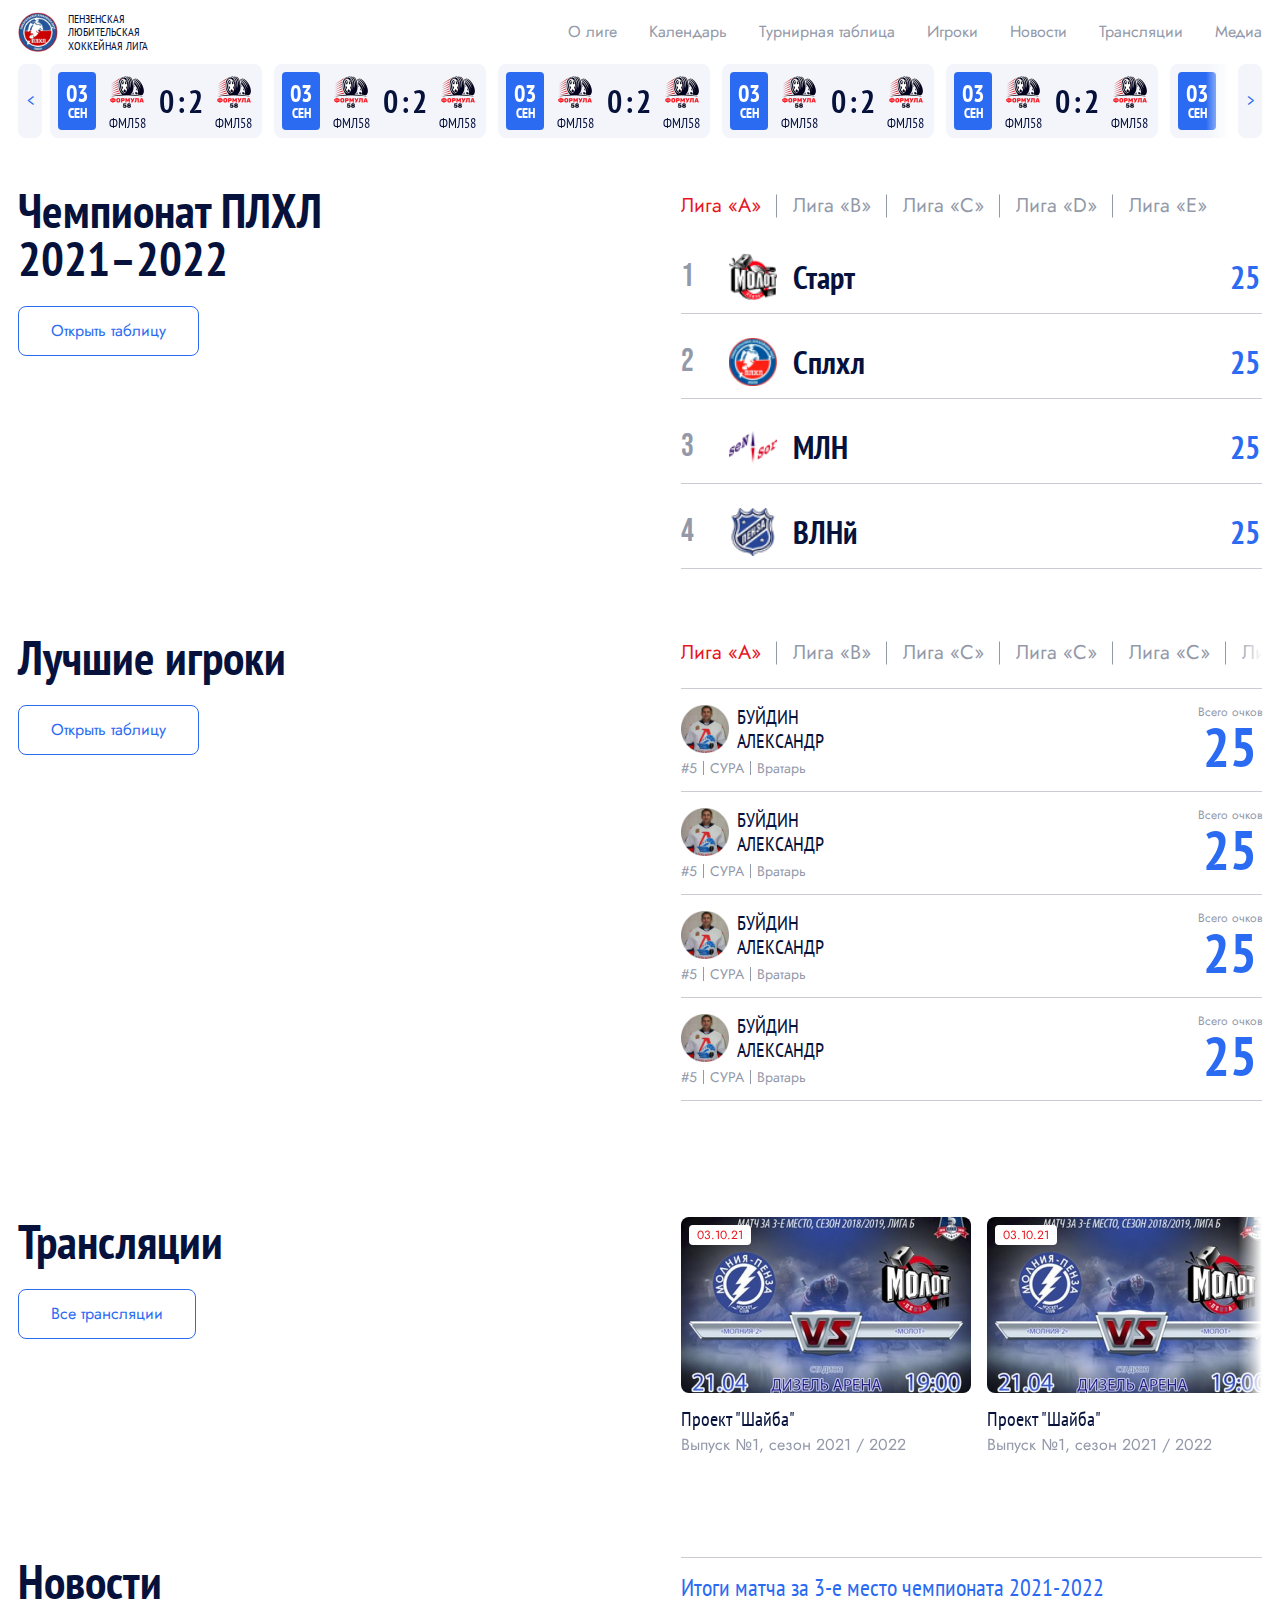
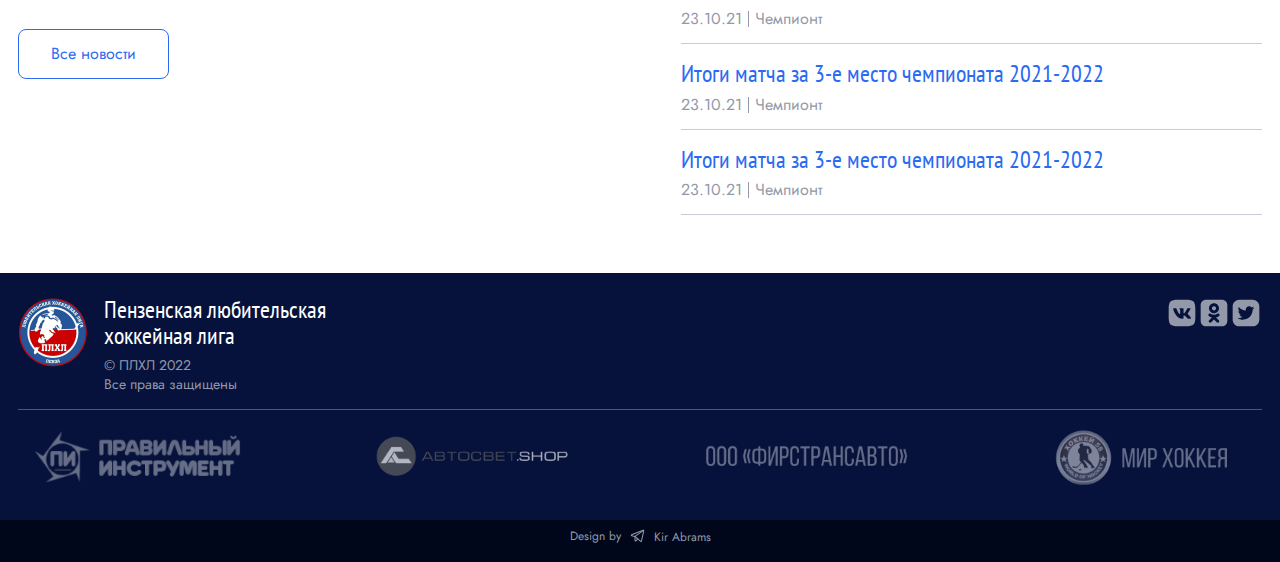
==== commit d85f5553: "add changes after test" ====
--- a/index.html
+++ b/index.html
@@ -14,48 +14,47 @@
 <body>
 <header class="header">
 	<div class="container header__container">
-		<div class="header__logo">
+		<a href="/" class="header__logo">
 			<img class="header__logo-img" src="img/logo.png" alt="hokkey">
 			<h1 class="header__logo-name">
 				Пензенская<br>
 				любительская<br>
 				хоккейная лига
 			</h1>
-		</div>
-		<button class="header__menu-toggle">Меню</button>
-		<ul class="header__menu">
-			<li class="header__menu-item">
-				<a href="/" class="header__menu-link">О лиге</a>
+		</a>
+		<button class="main-menu__toggle">Меню</button>
+		<ul class="main-menu header__menu">
+			<li class="main-menu__item header__menu-item">
+				<a href="teams.html" class="main-menu__link">О лиге</a>
 			</li>
-			<li class="header__menu-item">
-				<a href="/" class="header__menu-link">Календарь</a>
+			<li class="main-menu__item header__menu-item">
+				<a href="calendar.html" class="main-menu__link">Календарь</a>
 			</li>
-			<li class="header__menu-item">
-				<a href="/" class="header__menu-link">Турнирная таблица</a>
+			<li class="main-menu__item header__menu-item">
+				<a href="tournament.html" class="main-menu__link">Турнирная таблица</a>
 			</li>
-			<li class="header__menu-item">
-				<a href="/" class="header__menu-link">Игроки</a>
+			<li class="main-menu__item header__menu-item">
+				<a href="clubs.html" class="main-menu__link">Игроки</a>
 			</li>
-			<li class="header__menu-item">
-				<a href="/" class="header__menu-link">Новости</a>
+			<li class="main-menu__item header__menu-item">
+				<a href="news.html" class="main-menu__link">Новости</a>
 			</li>
-			<li class="header__menu-item">
-				<a href="/" class="header__menu-link">Трансляции</a>
+			<li class="main-menu__item header__menu-item">
+				<a href="stream.html" class="main-menu__link">Трансляции</a>
 			</li>
-			<li class="header__menu-item">
-				<a href="/" class="header__menu-link">Медиа</a>
+			<li class="main-menu__item header__menu-item">
+				<a href="media.html" class="main-menu__link">Медиа</a>
 			</li>
 		</ul>
 	</div>
 	<div class="container">
-		<div class="glide ticker__glide">
-			<div class="glide__arrows ticker__arrows" data-glide-el="controls">
-				<button class="glide__arrow glide__arrow--left" data-glide-dir="<"><</button>
-			</div>
-			<div class="glide__track ticker__track" data-glide-el="track">
-				<ul class="ticker glide__slides">
-					<li class="ticker__item glide__slide">
-						<a href="#" class="ticker__link">
+		<div class="swiper__container ticker-swiper__container">
+			<div class="swiper ticker-swiper">
+				<button class="swiper-button-prev swiper__btn ticker-swiper__btn"><</button>
+				<button class="swiper-button-next swiper__btn ticker-swiper__btn">></button>
+				<ul class="swiper-wrapper ticker-swiper__list">
+					<li class="swiper-slide ticker">
+						<a href="versus.html" class="ticker__link">
 							<div class="ticker__date">
 								<span class="ticker__number">03</span>
 								<span class="ticker__month">Сен</span>
@@ -75,8 +74,8 @@
 							</div>
 						</a>
 					</li>
-					<li class="ticker__item glide__slide">
-						<a href="#" class="ticker__link">
+					<li class="swiper-slide ticker">
+						<a href="versus.html" class="ticker__link">
 							<div class="ticker__date">
 								<span class="ticker__number">03</span>
 								<span class="ticker__month">Сен</span>
@@ -96,8 +95,8 @@
 							</div>
 						</a>
 					</li>
-					<li class="ticker__item glide__slide">
-						<a href="#" class="ticker__link">
+					<li class="swiper-slide ticker">
+						<a href="versus.html" class="ticker__link">
 							<div class="ticker__date">
 								<span class="ticker__number">03</span>
 								<span class="ticker__month">Сен</span>
@@ -117,8 +116,8 @@
 							</div>
 						</a>
 					</li>
-					<li class="ticker__item glide__slide">
-						<a href="#" class="ticker__link">
+					<li class="swiper-slide ticker">
+						<a href="versus.html" class="ticker__link">
 							<div class="ticker__date">
 								<span class="ticker__number">03</span>
 								<span class="ticker__month">Сен</span>
@@ -138,8 +137,8 @@
 							</div>
 						</a>
 					</li>
-					<li class="ticker__item glide__slide">
-						<a href="#" class="ticker__link">
+					<li class="swiper-slide ticker">
+						<a href="versus.html" class="ticker__link">
 							<div class="ticker__date">
 								<span class="ticker__number">03</span>
 								<span class="ticker__month">Сен</span>
@@ -159,8 +158,8 @@
 							</div>
 						</a>
 					</li>
-					<li class="ticker__item glide__slide">
-						<a href="#" class="ticker__link">
+					<li class="swiper-slide ticker">
+						<a href="versus.html" class="ticker__link">
 							<div class="ticker__date">
 								<span class="ticker__number">03</span>
 								<span class="ticker__month">Сен</span>
@@ -180,8 +179,8 @@
 							</div>
 						</a>
 					</li>
-					<li class="ticker__item glide__slide">
-						<a href="#" class="ticker__link">
+					<li class="swiper-slide ticker">
+						<a href="versus.html" class="ticker__link">
 							<div class="ticker__date">
 								<span class="ticker__number">03</span>
 								<span class="ticker__month">Сен</span>
@@ -201,8 +200,8 @@
 							</div>
 						</a>
 					</li>
-					<li class="ticker__item glide__slide">
-						<a href="#" class="ticker__link">
+					<li class="swiper-slide ticker">
+						<a href="versus.html" class="ticker__link">
 							<div class="ticker__date">
 								<span class="ticker__number">03</span>
 								<span class="ticker__month">Сен</span>
@@ -222,8 +221,8 @@
 							</div>
 						</a>
 					</li>
-					<li class="ticker__item glide__slide">
-						<a href="#" class="ticker__link">
+					<li class="swiper-slide ticker">
+						<a href="versus.html" class="ticker__link">
 							<div class="ticker__date">
 								<span class="ticker__number">03</span>
 								<span class="ticker__month">Сен</span>
@@ -243,8 +242,8 @@
 							</div>
 						</a>
 					</li>
-					<li class="ticker__item glide__slide">
-						<a href="#" class="ticker__link">
+					<li class="swiper-slide ticker">
+						<a href="versus.html" class="ticker__link">
 							<div class="ticker__date">
 								<span class="ticker__number">03</span>
 								<span class="ticker__month">Сен</span>
@@ -264,10 +263,28 @@
 							</div>
 						</a>
 					</li>
+					<li class="swiper-slide ticker">
+						<a href="versus.html" class="ticker__link">
+							<div class="ticker__date">
+								<span class="ticker__number">03</span>
+								<span class="ticker__month">Сен</span>
+							</div>
+							<div class="ticker__team">
+								<img src="img/ticker/team-1.png" alt="team" class="ticker__team-img">
+								<span>Фмл58</span>
+							</div>
+							<div class="ticker__score">
+								<span>0</span>
+								:
+								<span>2</span>
+							</div>
+							<div class="ticker__team">
+								<img src="img/ticker/team-1.png" alt="team" class="ticker__team-img">
+								<span>Фмл58</span>
+							</div>
+						</a>
+					</li>
 				</ul>
-			</div>
-			<div class="glide__arrows ticker__arrows" data-glide-el="controls">
-				<button class="glide__arrow glide__arrow--left" data-glide-dir=">">></button>
 			</div>
 		</div>
 	</div>
@@ -280,37 +297,43 @@
 					Чемпионат ПЛХЛ<br>
 					2021–2022
 				</h2>
-				<a href="#" class="section__btn only-desktop">Открыть таблицу</a>
+				<a href="tournament.html" class="section__btn only-desktop">Открыть таблицу</a>
 			</div>
 			<div class="section__column">
-				<ul class="leagues competition__leagues">
-					<li class="league active">
-						<a href="#" class="league__link">
-							Лига «А»
-						</a>
-					</li>
-					<li class="league">
-						<a href="#" class="league__link">
-							Лига «B»
-						</a>
-					</li>
-					<li class="league">
-						<a href="#" class="league__link">
-							Лига «C»
-						</a>
-					</li>
-					<li class="league">
-						<a href="#" class="league__link">
-							Лига «D»
-						</a>
-					</li>
-					<li class="league">
-						<a href="#" class="league__link">
-							Лига «E»
-						</a>
-					</li>
-				</ul>
-				<ul class="tournament tournament--small">
+				<div class="swiper__container switchers">
+					<div id="champions" class="swiper switcher-swiper">
+						<button class="swiper-button-prev swiper__btn"><</button>
+						<button class="swiper-button-next swiper__btn">></button>
+						<ul class="swiper-wrapper leagues">
+							<li class="swiper-slide switcher league active">
+								<button class="switcher__btn league__btn">
+									Лига «А»
+								</button>
+							</li>
+							<li class="swiper-slide switcher league">
+								<button class="switcher__btn league__btn">
+									Лига «B»
+								</button>
+							</li>
+							<li class="swiper-slide switcher league">
+								<button class="switcher__btn league__btn">
+									Лига «C»
+								</button>
+							</li>
+							<li class="swiper-slide switcher league">
+								<button class="switcher__btn league__btn">
+									Лига «D»
+								</button>
+							</li>
+							<li class="swiper-slide switcher league">
+								<button class="switcher__btn league__btn">
+									Лига «E»
+								</button>
+							</li>
+						</ul>
+					</div>
+				</div>
+				<ul class="switcher__content tournament tournament--small">
 					<li class="tournament__item">
 						<div class="tournament__content">
                             <span class="tournament__number">
@@ -616,38 +639,528 @@
 						</div>
 					</li>
 				</ul>
-				<a href="#" class="section__btn only-mobile">Открыть таблицу</a>
+				<ul class="switcher__content tournament tournament--small visually-hidden">
+					<li class="tournament__item">
+						<div class="tournament__content">
+                            <span class="tournament__number">
+                                1
+                            </span>
+							<img class="tournament__img" src="img/competition/comp-1.png" alt="comp">
+							<span class="tournament__name">Старт</span>
+							<ul class="tournament__attrs">
+								<li class="tournament__attr">
+									<span class="tournament__attr-name">
+										И
+									</span>
+									<span class="tournament__attr-score">
+										0
+									</span>
+								</li>
+								<li class="tournament__attr">
+									<span class="tournament__attr-name">
+										В
+									</span>
+									<span class="tournament__attr-score">
+										0
+									</span>
+								</li>
+								<li class="tournament__attr">
+									<span class="tournament__attr-name">
+										ВБ
+									</span>
+									<span class="tournament__attr-score">
+										0
+									</span>
+								</li>
+								<li class="tournament__attr">
+									<span class="tournament__attr-name">
+										пб
+									</span>
+									<span class="tournament__attr-score">
+										0
+									</span>
+								</li>
+								<li class="tournament__attr">
+									<span class="tournament__attr-name">
+										П
+									</span>
+									<span class="tournament__attr-score">
+										0
+									</span>
+								</li>
+								<li class="tournament__attr">
+									<span class="tournament__attr-name">
+										Н
+									</span>
+									<span class="tournament__attr-score">
+										0
+									</span>
+								</li>
+								<li class="tournament__attr">
+									<span class="tournament__attr-name">
+										ЗШ
+									</span>
+									<span class="tournament__attr-score">
+										0
+									</span>
+								</li>
+								<li class="tournament__attr">
+									<span class="tournament__attr-name">
+										ПШ
+									</span>
+									<span class="tournament__attr-score">
+										0
+									</span>
+								</li>
+							</ul>
+							<span class="tournament__score">25</span>
+						</div>
+					</li>
+					<li class="tournament__item">
+						<div class="tournament__content">
+                            <span class="tournament__number">
+                                2
+                            </span>
+							<img class="tournament__img" src="img/competition/comp-2.png" alt="comp">
+							<span class="tournament__name">Сплхл</span>
+							<ul class="tournament__attrs">
+								<li class="tournament__attr">
+                                <span class="tournament__attr-name">
+                                    И
+                                </span>
+									<span class="tournament__attr-score">
+                                    0
+                                </span>
+								</li>
+								<li class="tournament__attr">
+                                <span class="tournament__attr-name">
+                                    В
+                                </span>
+									<span class="tournament__attr-score">
+                                    0
+                                </span>
+								</li>
+								<li class="tournament__attr">
+                                <span class="tournament__attr-name">
+                                    ВБ
+                                </span>
+									<span class="tournament__attr-score">
+                                    0
+                                </span>
+								</li>
+								<li class="tournament__attr">
+                                <span class="tournament__attr-name">
+                                    пб
+                                </span>
+									<span class="tournament__attr-score">
+                                    0
+                                </span>
+								</li>
+								<li class="tournament__attr">
+                                <span class="tournament__attr-name">
+                                    П
+                                </span>
+									<span class="tournament__attr-score">
+                                    0
+                                </span>
+								</li>
+								<li class="tournament__attr">
+                                <span class="tournament__attr-name">
+                                    Н
+                                </span>
+									<span class="tournament__attr-score">
+                                    0
+                                </span>
+								</li>
+								<li class="tournament__attr">
+                                <span class="tournament__attr-name">
+                                    ЗШ
+                                </span>
+									<span class="tournament__attr-score">
+                                    0
+                                </span>
+								</li>
+								<li class="tournament__attr">
+                                <span class="tournament__attr-name">
+                                    ПШ
+                                </span>
+									<span class="tournament__attr-score">
+                                    0
+                                </span>
+								</li>
+							</ul>
+							<span class="tournament__score">25</span>
+						</div>
+					</li>
+				</ul>
+				<ul class="switcher__content tournament tournament--small visually-hidden">
+					<li class="tournament__item">
+						<div class="tournament__content">
+                            <span class="tournament__number">
+                                1
+                            </span>
+							<img class="tournament__img" src="img/competition/comp-1.png" alt="comp">
+							<span class="tournament__name">Старт</span>
+							<ul class="tournament__attrs">
+								<li class="tournament__attr">
+									<span class="tournament__attr-name">
+										И
+									</span>
+									<span class="tournament__attr-score">
+										0
+									</span>
+								</li>
+								<li class="tournament__attr">
+									<span class="tournament__attr-name">
+										В
+									</span>
+									<span class="tournament__attr-score">
+										0
+									</span>
+								</li>
+								<li class="tournament__attr">
+									<span class="tournament__attr-name">
+										ВБ
+									</span>
+									<span class="tournament__attr-score">
+										0
+									</span>
+								</li>
+								<li class="tournament__attr">
+									<span class="tournament__attr-name">
+										пб
+									</span>
+									<span class="tournament__attr-score">
+										0
+									</span>
+								</li>
+								<li class="tournament__attr">
+									<span class="tournament__attr-name">
+										П
+									</span>
+									<span class="tournament__attr-score">
+										0
+									</span>
+								</li>
+								<li class="tournament__attr">
+									<span class="tournament__attr-name">
+										Н
+									</span>
+									<span class="tournament__attr-score">
+										0
+									</span>
+								</li>
+								<li class="tournament__attr">
+									<span class="tournament__attr-name">
+										ЗШ
+									</span>
+									<span class="tournament__attr-score">
+										0
+									</span>
+								</li>
+								<li class="tournament__attr">
+									<span class="tournament__attr-name">
+										ПШ
+									</span>
+									<span class="tournament__attr-score">
+										0
+									</span>
+								</li>
+							</ul>
+							<span class="tournament__score">25</span>
+						</div>
+					</li>
+					<li class="tournament__item">
+						<div class="tournament__content">
+                            <span class="tournament__number">
+                                2
+                            </span>
+							<img class="tournament__img" src="img/competition/comp-2.png" alt="comp">
+							<span class="tournament__name">Сплхл</span>
+							<ul class="tournament__attrs">
+								<li class="tournament__attr">
+                                <span class="tournament__attr-name">
+                                    И
+                                </span>
+									<span class="tournament__attr-score">
+                                    0
+                                </span>
+								</li>
+								<li class="tournament__attr">
+                                <span class="tournament__attr-name">
+                                    В
+                                </span>
+									<span class="tournament__attr-score">
+                                    0
+                                </span>
+								</li>
+								<li class="tournament__attr">
+                                <span class="tournament__attr-name">
+                                    ВБ
+                                </span>
+									<span class="tournament__attr-score">
+                                    0
+                                </span>
+								</li>
+								<li class="tournament__attr">
+                                <span class="tournament__attr-name">
+                                    пб
+                                </span>
+									<span class="tournament__attr-score">
+                                    0
+                                </span>
+								</li>
+								<li class="tournament__attr">
+                                <span class="tournament__attr-name">
+                                    П
+                                </span>
+									<span class="tournament__attr-score">
+                                    0
+                                </span>
+								</li>
+								<li class="tournament__attr">
+                                <span class="tournament__attr-name">
+                                    Н
+                                </span>
+									<span class="tournament__attr-score">
+                                    0
+                                </span>
+								</li>
+								<li class="tournament__attr">
+                                <span class="tournament__attr-name">
+                                    ЗШ
+                                </span>
+									<span class="tournament__attr-score">
+                                    0
+                                </span>
+								</li>
+								<li class="tournament__attr">
+                                <span class="tournament__attr-name">
+                                    ПШ
+                                </span>
+									<span class="tournament__attr-score">
+                                    0
+                                </span>
+								</li>
+							</ul>
+							<span class="tournament__score">25</span>
+						</div>
+					</li>
+					<li class="tournament__item">
+						<div class="tournament__content">
+                            <span class="tournament__number">
+                                3
+                            </span>
+							<img class="tournament__img" src="img/competition/comp-3.png" alt="comp">
+							<span class="tournament__name">МЛН</span>
+							<ul class="tournament__attrs">
+								<li class="tournament__attr">
+                                <span class="tournament__attr-name">
+                                    И
+                                </span>
+									<span class="tournament__attr-score">
+                                    0
+                                </span>
+								</li>
+								<li class="tournament__attr">
+                                <span class="tournament__attr-name">
+                                    В
+                                </span>
+									<span class="tournament__attr-score">
+                                    0
+                                </span>
+								</li>
+								<li class="tournament__attr">
+                                <span class="tournament__attr-name">
+                                    ВБ
+                                </span>
+									<span class="tournament__attr-score">
+                                    0
+                                </span>
+								</li>
+								<li class="tournament__attr">
+                                <span class="tournament__attr-name">
+                                    пб
+                                </span>
+									<span class="tournament__attr-score">
+                                    0
+                                </span>
+								</li>
+								<li class="tournament__attr">
+                                <span class="tournament__attr-name">
+                                    П
+                                </span>
+									<span class="tournament__attr-score">
+                                    0
+                                </span>
+								</li>
+								<li class="tournament__attr">
+                                <span class="tournament__attr-name">
+                                    Н
+                                </span>
+									<span class="tournament__attr-score">
+                                    0
+                                </span>
+								</li>
+								<li class="tournament__attr">
+                                <span class="tournament__attr-name">
+                                    ЗШ
+                                </span>
+									<span class="tournament__attr-score">
+                                    0
+                                </span>
+								</li>
+								<li class="tournament__attr">
+                                <span class="tournament__attr-name">
+                                    ПШ
+                                </span>
+									<span class="tournament__attr-score">
+                                    0
+                                </span>
+								</li>
+							</ul>
+							<span class="tournament__score">25</span>
+						</div>
+					</li>
+					<li class="tournament__item">
+						<div class="tournament__content">
+                            <span class="tournament__number">
+                                4
+                            </span>
+							<img class="tournament__img" src="img/competition/comp-4.png" alt="comp">
+							<span class="tournament__name">ВЛНй</span>
+							<ul class="tournament__attrs">
+								<li class="tournament__attr">
+                                <span class="tournament__attr-name">
+                                    И
+                                </span>
+									<span class="tournament__attr-score">
+                                    0
+                                </span>
+								</li>
+								<li class="tournament__attr">
+                                <span class="tournament__attr-name">
+                                    В
+                                </span>
+									<span class="tournament__attr-score">
+                                    0
+                                </span>
+								</li>
+								<li class="tournament__attr">
+                                <span class="tournament__attr-name">
+                                    ВБ
+                                </span>
+									<span class="tournament__attr-score">
+                                    0
+                                </span>
+								</li>
+								<li class="tournament__attr">
+                                <span class="tournament__attr-name">
+                                    пб
+                                </span>
+									<span class="tournament__attr-score">
+                                    0
+                                </span>
+								</li>
+								<li class="tournament__attr">
+                                <span class="tournament__attr-name">
+                                    П
+                                </span>
+									<span class="tournament__attr-score">
+                                    0
+                                </span>
+								</li>
+								<li class="tournament__attr">
+                                <span class="tournament__attr-name">
+                                    Н
+                                </span>
+									<span class="tournament__attr-score">
+                                    0
+                                </span>
+								</li>
+								<li class="tournament__attr">
+                                <span class="tournament__attr-name">
+                                    ЗШ
+                                </span>
+									<span class="tournament__attr-score">
+                                    0
+                                </span>
+								</li>
+								<li class="tournament__attr">
+                                <span class="tournament__attr-name">
+                                    ПШ
+                                </span>
+									<span class="tournament__attr-score">
+                                    0
+                                </span>
+								</li>
+							</ul>
+							<span class="tournament__score">25</span>
+						</div>
+					</li>
+				</ul>
+				<a href="tournament.html" class="section__btn only-mobile">Открыть таблицу</a>
 			</div>
 		</div>
 	</section>
-
 	<section class="top-players">
 		<div class="container section__container">
 			<div>
 				<h2 class="section__title top-players__title">
 					Лучшие игроки
 				</h2>
-				<a href="#" class="section__btn only-desktop">Открыть таблицу</a>
+				<a href="clubs.html" class="section__btn only-desktop">Открыть таблицу</a>
 			</div>
 			<div class="section__column">
-				<ul class="leagues competition__leagues">
-					<li class="league active">
-						<a href="#" class="league__link">
-							Лига «А»
-						</a>
-					</li>
-					<li class="league">
-						<a href="#" class="league__link">
-							Лига «B»
-						</a>
-					</li>
-					<li class="league">
-						<a href="#" class="league__link">
-							Лига «C»
-						</a>
-					</li>
-				</ul>
-				<ul class="top-players__list">
+				<div class="swiper__container switchers">
+					<div id="best-players" class="swiper switcher-swiper">
+						<button class="swiper-button-prev swiper__btn"><</button>
+						<button class="swiper-button-next swiper__btn">></button>
+						<ul class="swiper-wrapper leagues">
+							<li class="swiper-slide switcher league active">
+								<button class="switcher__btn league__btn">
+									Лига «А»
+								</button>
+							</li>
+							<li class="swiper-slide switcher league">
+								<button class="switcher__btn league__btn">
+									Лига «B»
+								</button>
+							</li>
+							<li class="swiper-slide switcher league">
+								<button class="switcher__btn league__btn">
+									Лига «C»
+								</button>
+							</li>
+							<li class="swiper-slide switcher league">
+								<button class="switcher__btn league__btn">
+									Лига «C»
+								</button>
+							</li>
+							<li class="swiper-slide switcher league">
+								<button class="switcher__btn league__btn">
+									Лига «C»
+								</button>
+							</li>
+							<li class="swiper-slide switcher league">
+								<button class="switcher__btn league__btn">
+									Лига «C»
+								</button>
+							</li>
+							<li class="swiper-slide switcher league">
+								<button class="switcher__btn league__btn">
+									Лига «C»
+								</button>
+							</li>
+							<li class="swiper-slide switcher league">
+								<button class="switcher__btn league__btn">
+									Лига «C»
+								</button>
+							</li>
+						</ul>
+					</div>
+				</div>
+				<ul class="switcher__content top-players__list">
 					<li class="top-player">
 						<a href="#" class="top-player__link">
 							<div>
@@ -737,52 +1250,86 @@
 						</a>
 					</li>
 				</ul>
-				<a href="#" class="section__btn only-mobile">Открыть таблицу</a>
+				<ul class="switcher__content top-players__list visually-hidden">
+					<li class="top-player">
+						<a href="#" class="top-player__link">
+							<div>
+								<div class="top-player__header">
+									<img src="img/top-player/player-1.png" alt="player" class="top-player__photo">
+									<div>
+										<span class="top-player__name">Буйдин</span>
+										<span class="top-player__name">александр</span>
+									</div>
+								</div>
+								<ul class="tags tags--middle tags--separated">
+									<li class="tag">#5</li>
+									<li class="tag">СУРА</li>
+									<li class="tag">Вратарь</li>
+								</ul>
+							</div>
+							<div>
+								<span class="top-player__label">Всего очков</span>
+								<span class="top-player__score">25</span>
+							</div>
+						</a>
+					</li>
+				</ul>
+				<a href="clubs.html" class="section__btn only-mobile">Открыть таблицу</a>
 			</div>
 		</div>
 	</section>
-
-
-	<section class="stream">
+	<section class="stream-section">
 		<div class="container section__container">
 			<div>
-				<h2 class="section__title stream__title">
+				<h2 class="section__title stream-section__title">
 					Трансляции
 				</h2>
 				<a href="#" class="section__btn only-desktop">Все трансляции</a>
 			</div>
 			<div class="section__column">
-				<div class="glide stream__glide">
-					<div class="glide__track stream__track" data-glide-el="track">
-						<ul class="stream-list glide__slides">
-							<li class="stream-list__item glide__slide">
-								<a href="#" class="stream-list__link">
-									<div class="stream-list__img-box">
-										<img src="img/stream/stream-1.jpg" alt="stream" class="stream-list__img">
-										<span class="stream-list__date">03.10.21</span>
+				<div class="swiper__container">
+					<div class="swiper stream-swiper">
+						<button class="swiper-button-prev swiper__btn"><</button>
+						<button class="swiper-button-next swiper__btn">></button>
+						<ul class="swiper-wrapper stream-swiper__list">
+							<li class="swiper-slide stream">
+								<a href="#" class="stream__link">
+									<div class="stream__img-box">
+										<img src="img/stream/stream-1.jpg" alt="stream" class="stream__img">
+										<span class="stream__date">03.10.21</span>
 									</div>
-									<span class="stream-list__name">Проект "Шайба"</span>
-									<span class="stream-list__desc">Выпуск №1, сезон 2021 / 2022</span>
+									<span class="stream__name">Проект "Шайба"</span>
+									<span class="stream__desc">Выпуск №1, сезон 2021 / 2022</span>
 								</a>
 							</li>
-							<li class="stream-list__item glide__slide">
-								<a href="#" class="stream-list__link">
-									<div class="stream-list__img-box">
-										<img src="img/stream/stream-1.jpg" alt="stream" class="stream-list__img">
-										<span class="stream-list__date">03.10.21</span>
+							<li class="swiper-slide stream">
+								<a href="#" class="stream__link">
+									<div class="stream__img-box">
+										<img src="img/stream/stream-1.jpg" alt="stream" class="stream__img">
+										<span class="stream__date">03.10.21</span>
 									</div>
-									<span class="stream-list__name">Проект "Шайба"</span>
-									<span class="stream-list__desc">Выпуск №1, сезон 2021 / 2022</span>
+									<span class="stream__name">Проект "Шайба"</span>
+									<span class="stream__desc">Выпуск №1, сезон 2021 / 2022</span>
 								</a>
 							</li>
-							<li class="stream-list__item glide__slide">
-								<a href="#" class="stream-list__link">
-									<div class="stream-list__img-box">
-										<img src="img/stream/stream-1.jpg" alt="stream" class="stream-list__img">
-										<span class="stream-list__date">03.10.21</span>
+							<li class="swiper-slide stream">
+								<a href="#" class="stream__link">
+									<div class="stream__img-box">
+										<img src="img/stream/stream-1.jpg" alt="stream" class="stream__img">
+										<span class="stream__date">03.10.21</span>
 									</div>
-									<span class="stream-list__name">Проект "Шайба"</span>
-									<span class="stream-list__desc">Выпуск №1, сезон 2021 / 2022</span>
+									<span class="stream__name">Проект "Шайба"</span>
+									<span class="stream__desc">Выпуск №1, сезон 2021 / 2022</span>
+								</a>
+							</li>
+							<li class="swiper-slide stream">
+								<a href="#" class="stream__link">
+									<div class="stream__img-box">
+										<img src="img/stream/stream-1.jpg" alt="stream" class="stream__img">
+										<span class="stream__date">03.10.21</span>
+									</div>
+									<span class="stream__name">Проект "Шайба"</span>
+									<span class="stream__desc">Выпуск №1, сезон 2021 / 2022</span>
 								</a>
 							</li>
 						</ul>
@@ -791,15 +1338,13 @@
 			</div>
 		</div>
 	</section>
-
-
 	<section class="news">
 		<div class="container section__container">
 			<div>
 				<h2 class="section__title news__title">
 					Новости
 				</h2>
-				<a href="#" class="section__btn only-desktop">Все трансляции</a>
+				<a href="#" class="section__btn only-desktop">Все новости</a>
 			</div>
 			<div class="section__column">
 				<ul class="news-list">
@@ -835,8 +1380,6 @@
 			</div>
 		</div>
 	</section>
-
-
 </main>
 <footer class="footer">
 	<div class="container footer__container">
@@ -923,7 +1466,43 @@
 		</div>
 	</section>
 </footer>
-<script src="js/glide.min.js"></script>
+<div class="overlay visually-hidden">
+	<div class="overlay__container">
+		<div class="popup popup--menu visually-hidden">
+			<div class="popup__content">
+				<div class="popup__header">
+					<h3 class="popup__title">Меню</h3>
+					<button class="popup__close popup__close--cross">Закрыть</button>
+				</div>
+				<ul class="main-menu popup-menu">
+					<li class="main-menu__item popup-menu__item">
+						<a href="teams.html" class="main-menu__link popup-menu__link">О лиге</a>
+					</li>
+					<li class="main-menu__item popup-menu__item">
+						<a href="calendar.html" class="main-menu__link popup-menu__link">Календарь</a>
+					</li>
+					<li class="main-menu__item popup-menu__item">
+						<a href="tournament.html" class="main-menu__link popup-menu__link">Турнирная таблица</a>
+					</li>
+					<li class="main-menu__item popup-menu__item">
+						<a href="clubs.html" class="main-menu__link popup-menu__link">Игроки</a>
+					</li>
+					<li class="main-menu__item popup-menu__item">
+						<a href="news.html" class="main-menu__link popup-menu__link">Новости</a>
+					</li>
+					<li class="main-menu__item popup-menu__item">
+						<a href="stream.html" class="main-menu__link popup-menu__link">Трансляции</a>
+					</li>
+					<li class="main-menu__item popup-menu__item">
+						<a href="media.html" class="main-menu__link popup-menu__link">Медиа</a>
+					</li>
+				</ul>
+			</div>
+		</div>
+	</div>
+</div>
+<script src="js/jquery.js"></script>
+<script src="js/swiper-bundle.min.js"></script>
 <script src="js/main.js"></script>
 </body>
 </html>
--- a/css/styles.css
+++ b/css/styles.css
@@ -1 +1 @@
-body{font-family:'PT Sans Narrow',Arial,open-sans,sans-serif;color:#06123c;min-height:100vh;position:relative;padding-bottom:300px}body.no-scroll{overflow:hidden}@media screen and (min-width:768px){body{padding-bottom:385px}}@media screen and (min-width:992px){body{padding-bottom:300px}}@media screen and (min-width:1440px){body{padding-bottom:350px}}.container{margin:0 auto;padding:0 18px}@media screen and (min-width:1440px){.container{padding:0 24px;max-width:1200px;box-sizing:content-box}}.header{margin-bottom:48px}.header__container{padding-top:12px;padding-bottom:12px;display:flex;justify-content:space-between;align-items:center}@media screen and (min-width:1440px){.header__container{padding-top:16px;padding-bottom:16px}}.header__logo{display:flex;justify-content:flex-start;align-items:center}.header__logo-img{width:40px;height:40px}@media screen and (min-width:1440px){.header__logo-img{width:54px;height:54px}}.header__logo-name{font-size:1.2rem;font-weight:400;line-height:1.1;margin-left:10px;text-transform:uppercase}@media screen and (min-width:1440px){.header__logo-name{font-size:1.6rem}}.header__menu{display:none}@media screen and (min-width:992px){.header__menu{font-family:'Jost',sans-serif;display:flex;justify-content:flex-start;align-items:center;color:#9399a9;transform:translateX(10px)}}.header__menu-item{margin-right:12px}.header__menu-item:last-child{margin-right:0}.header__menu-link{color:inherit;padding:5px 10px}.header__menu-link:hover{color:#e7151d}.header__menu-toggle{display:flex;justify-content:center;align-items:flex-end;font-size:1rem;line-height:1.1;text-transform:uppercase;width:33px;height:33px;padding:3px;position:relative}.header__menu-toggle::after,.header__menu-toggle::before{content:'';background:#06123c;position:absolute;right:4px;height:2px}.header__menu-toggle::before{left:4px;top:8px}.header__menu-toggle::after{left:16px;top:13px}@media screen and (min-width:992px){.header__menu-toggle{display:none}}.ticker{overflow:auto;display:flex;justify-content:flex-start;align-items:center;position:relative}.ticker::after{content:'';position:absolute;right:0;width:24px;height:100%;background:linear-gradient(270deg,#fff 0,rgba(255,255,255,0) 100%)}.ticker__item{user-select:none}.ticker__item:not(:last-child){margin-right:12px}.ticker__link{background:#f3f5fb;border-radius:8px;padding:8px;display:flex;justify-content:space-between;width:212px;color:#06123c}.ticker__date{border-radius:4px;background:#2b6bf2;padding:10px 8px;font-weight:700;text-transform:uppercase;color:#fff;display:flex;flex-direction:column;justify-content:center;align-items:center}.ticker__number{font-size:2.4rem}.ticker__month,.ticker__team{font-size:1.4rem}.ticker__team{text-transform:uppercase;display:flex;flex-direction:column;justify-content:space-between;align-items:center}.ticker__team-img{width:40px}.ticker__score{font-weight:700;font-size:3.2rem;display:flex;align-items:center}.ticker__score span:first-child{margin-right:3px}.ticker__score span:last-child{margin-left:3px}.ticker__glide{display:flex;justify-content:space-between}.ticker__arrows{display:none}@media screen and (min-width:992px){.ticker__arrows{display:block;width:24px;background:#f3f5fb;border-radius:8px;flex-shrink:0}.ticker__arrows .glide__arrow{display:flex;justify-content:center;align-items:center;width:100%;height:100%;color:#2b6bf2;font-size:1.8rem}.ticker__arrows:first-child{margin-right:8px}.ticker__arrows:last-child{margin-left:8px}}.competition{margin-bottom:76px}@media screen and (min-width:768px){.competition{margin-bottom:64px}}@media screen and (min-width:1440px){.competition{margin-bottom:100px}}.competition__title{margin-bottom:16px}@media screen and (min-width:768px){.section__container{display:flex;justify-content:space-between;align-items:flex-start}.section__column{width:441px}.section__column--large{width:100%}}@media screen and (min-width:992px){.section__column{width:581px}}@media screen and (min-width:1440px){.section__column{width:790px}}.section__btn{font-family:'Jost',sans-serif;color:#2b6bf2;border:1px solid #2b6bf2;border-radius:8px;padding:16px 32px;width:100%;text-align:center;justify-content:center;align-items:center}.section__btn--blue{background:#2b6bf2;color:#fff;border:0}@media screen and (min-width:768px){.section__btn{width:auto}}.leagues{overflow:auto;display:flex;justify-content:flex-start;align-items:center;width:calc(100% + 32px);transform:translateX(-16px)}.competition__leagues{padding-bottom:12px;margin-bottom:4px}.league{font-family:'Jost',sans-serif;color:#9399a9;font-weight:600;flex-shrink:0}@media screen and (min-width:768px){.league{font-size:2rem}}.league.active,.league:hover{color:#e7151d}.league:not(:last-child) .league__link::after{content:'';position:absolute;width:1px;height:calc(100% - 16px);right:0;top:50%;transform:translateY(-50%);background:#9399a9}.league__link{padding:8px 16px;color:inherit;position:relative}.top-players{margin-bottom:116px}@media screen and (min-width:1440px){.top-players{margin-bottom:100px}}.top-players__title{margin-bottom:8px}.top-players__list{margin-bottom:24px}@media screen and (min-width:768px){.top-players__list{margin-bottom:0}}@media screen and (min-width:1440px){.top-players__list{display:flex;flex-wrap:wrap}}.top-player{border-bottom:1px solid rgba(147,153,169,.5)}.top-player:first-child{border-top:1px solid rgba(147,153,169,.5)}@media screen and (min-width:1440px){.top-player{width:40%;flex-grow:2}.top-player:nth-child(odd){margin-right:30px}.top-player:nth-child(2){border-top:1px solid rgba(147,153,169,.5)}}.top-player__link{display:flex;justify-content:space-between;align-items:center;color:#06123c;padding-top:16px;padding-bottom:16px}.top-player__header{display:flex;align-items:flex-start;margin-bottom:8px}.top-player__photo{width:48px;height:48px;margin-right:8px}@media screen and (min-width:1440px){.top-player__photo{width:56px;height:56px;margin-right:16px}}.top-player__name{display:block;text-transform:uppercase;font-size:2rem;line-height:1.2}@media screen and (min-width:1440px){.top-player__name{font-size:2.4rem;line-height:1.1}}.top-player__label{display:block;text-align:center;font-size:1.2rem;font-family:'Jost',sans-serif;color:#9399a9}@media screen and (min-width:1440px){.top-player__label{font-size:1.4rem}}.top-player__score{display:block;font-weight:700;font-size:5.6rem;color:#2b6bf2;text-align:center}.stream{margin-bottom:104px}@media screen and (min-width:1440px){.stream{margin-bottom:100px}}.stream__title{margin-bottom:16px}.stream-list{display:flex;justify-content:flex-start;align-items:center;overflow:auto}.stream-list__item{margin-right:16px;flex-shrink:0}.stream-list__item:last-child{margin-right:0}.stream-list__link{color:#06123c}.stream-list__img-box{margin-bottom:16px;position:relative}.stream-list__img{width:290px;min-width:290px;height:176px;border-radius:8px}@media screen and (min-width:1440px){.stream-list__img{width:380px;min-width:380px;height:197px}}.stream-list__date{position:absolute;top:8px;left:8px;border-radius:4px;padding:4px 8px;background:#fff;color:#e7151d;font-family:'Jost',sans-serif;font-size:1.2rem}.stream-list__name{display:block;font-size:2rem;margin-bottom:8px}.stream-list__desc{display:block;font-family:'Jost',sans-serif;color:#9399a9}.news{margin-bottom:66px}@media screen and (min-width:768px){.news{margin-bottom:87px}}@media screen and (min-width:992px){.news{margin-bottom:47px}}@media screen and (min-width:1440px){.news{margin-bottom:83px}}.news__title{margin-bottom:16px}.news-list__item{padding-top:16px;padding-bottom:16px;border-bottom:1px solid rgba(147,153,169,.5)}.news-list__item:first-child{border-top:1px solid rgba(147,153,169,.5)}.news-list__link{font-size:2.4rem;font-weight:400;line-height:1.2;color:#2b6bf2;margin-bottom:8px}.tags{font-family:'Jost',sans-serif;color:#9399a9;display:flex;align-items:center}.tags--middle,.tags--small{font-size:1.2rem}@media screen and (min-width:768px){.tags--middle{font-size:1.4rem}}.tags--big{font-weight:500}.tags--big .tag:not(:last-child){padding-right:12px;margin-right:12px}.tags--separated .tag:not(:last-child){border-right:1px solid #9399a9}.tag:not(:last-child){padding-right:6px;margin-right:6px}.tournaments{margin-bottom:76px}@media screen and (min-width:992px){.tournaments{margin-bottom:34px}}@media screen and (min-width:1440px){.tournaments{margin-bottom:34px}}.tournaments__title{margin-bottom:24px}.tournaments__filters{display:flex;align-items:stretch}@media screen and (min-width:768px){.tournaments__filters{max-width:441px}}@media screen and (min-width:992px){.tournaments__filters{max-width:unset;flex-direction:column;align-items:flex-start}.tournaments__container{display:flex;justify-content:space-between;align-items:flex-start}}.tournament__filter{margin-bottom:0;flex-grow:3}@media screen and (min-width:992px){.tournament__filter{min-width:210px}}@media screen and (min-width:1440px){.tournament__filter{min-width:275px}}.tournament__filter:not(:last-child){margin-right:16px}@media screen and (min-width:768px){.tournament__filter:not(:last-child){margin-right:24px}}@media screen and (min-width:992px){.tournament__filter:not(:last-child){margin-right:0}}.tournament{margin-bottom:12px}.tournament--small .tournament__attrs{display:none}@media screen and (min-width:1440px){.tournament--small .tournament__attrs{display:flex}}@media screen and (min-width:768px){.tournament--large .tournament__attrs{padding:8px}.tournament--large .tournament__attr{flex-grow:3}.tournament--large .tournament__attr:not(:last-child){margin-right:19px}.tournament{margin-bottom:0}}.tournament__item{padding-top:8px;margin-bottom:8px;border-bottom:1px solid rgba(147,153,169,.5)}.text-page__content p:last-child,.tournament__item:last-child{margin-bottom:0}@media screen and (min-width:768px){.tournament__item{padding-top:12px;margin-bottom:12px}}@media screen and (min-width:1440px){.tournament__item{padding-top:16px;margin-bottom:0}}.tournament__content{display:flex;justify-content:flex-start;align-items:center;flex-wrap:wrap;font-size:2.4rem;font-weight:700}@media screen and (min-width:768px){.tournament__content{font-size:3.2rem}}@media screen and (min-width:1440px){.tournament__content{font-size:4rem;flex-wrap:nowrap}}.tournament__number{font-family:'Bebas Neue',sans-serif;font-weight:400;color:#9399a9;width:40px;margin-bottom:8px}@media screen and (min-width:768px){.tournament__number{width:48px;margin-bottom:12px}}@media screen and (min-width:1440px){.tournament__number{display:none}}.tournament__img{width:32px;margin-bottom:8px}@media screen and (min-width:768px){.tournament__img{width:48px;margin-bottom:12px}}@media screen and (min-width:1440px){.tournament__img{margin-bottom:16px}}.tournament__name{margin-left:16px;margin-bottom:8px}@media screen and (min-width:768px){.tournament__name{margin-bottom:12px}}@media screen and (min-width:1440px){.tournament__name{font-weight:400;margin-bottom:16px}}.tournament__score{color:#2b6bf2;width:32px;margin-left:auto;margin-bottom:8px}@media screen and (min-width:768px){.tournament__score{margin-bottom:12px}}@media screen and (min-width:1440px){.tournament__score{width:56px;margin-left:24px;margin-bottom:16px}}.tournament__attrs{background:#f3f5fb;border-radius:8px;display:flex;justify-content:space-between;padding:8px;margin-bottom:8px;width:100%;order:1}@media screen and (min-width:768px){.tournament__attrs{padding:16px;margin-bottom:12px}}@media screen and (min-width:1440px){.tournament__attrs{background:0 0;width:440px;order:unset;margin-left:auto;padding:0;margin-bottom:16px}}.tournament__attr{font-family:'Jost',sans-serif;text-align:center;min-width:24px}@media screen and (min-width:768px){.tournament__attr{min-width:32px}}@media screen and (min-width:1440px){.tournament__attr{min-width:48px}}.tournament__attr-name{display:block;font-size:1.2rem;text-transform:uppercase;color:#797979;margin-bottom:8px;font-weight:400}@media screen and (min-width:768px){.tournament__attr-name{font-size:1.6rem}}@media screen and (min-width:1440px){.tournament__attr-name{color:#9399a9}}.tournament__attr-score{display:block;font-weight:700;font-size:1.4rem;color:#06123c}@media screen and (min-width:768px){.tournament__attr-score{font-size:1.6rem}}.teams{margin-bottom:52px}@media screen and (min-width:1440px){.teams{margin-bottom:103px}}@media screen and (min-width:768px){.teams__container{display:block}}@media screen and (min-width:992px){.teams__container{display:flex}.teams__header-box{margin-right:146px}}@media screen and (min-width:1440px){.teams__header-box{margin-right:30px}}.teams__title{margin-bottom:16px;margin-right:0}@media screen and (min-width:768px){.teams__filter{width:255px}}@media screen and (min-width:992px){.teams__filter{width:218px}}@media screen and (min-width:1440px){.teams__filter{width:275px}.teams__column{width:900px}}.teams-list{display:flex;flex-wrap:wrap;width:calc(100% + 16px);transform:translateX(-8px)}@media screen and (min-width:1440px){.teams-list{width:calc(100% + 30px);transform:translateX(-15px)}}.team{width:40%;flex-grow:2;margin:8px}@media screen and (min-width:576px){.team{width:25%}}@media screen and (min-width:992px){.team{min-width:270px}}@media screen and (min-width:1440px){.team{margin:15px}}.team__link{display:block;text-align:center;padding:16px;border:2px solid #f3f5fb;border-radius:8px;color:#06123c}.team__img{display:inline-block;width:64px;height:64px}@media screen and (min-width:768px){.team__img{width:72px;height:72px}}.team__name{display:block;font-weight:700;font-size:2rem;line-height:1.2}@media screen and (min-width:768px){.team__name{font-size:2.4rem}}@media screen and (min-width:1440px){.events{display:flex;justify-content:space-between;flex-wrap:wrap}}.event{margin-bottom:16px}@media screen and (min-width:768px){.event{margin-bottom:24px}}@media screen and (min-width:1440px){.event{width:calc(50% - 15px);margin-bottom:30px}}.event__link{display:flex;justify-content:space-between;align-items:center;color:#06123c;background:#f3f5fb;padding:16px;border-radius:8px;text-align:center}@media screen and (min-width:768px){.event__link{padding:24px;border-radius:16px}}.event__team{font-family:'Bebas Neue',sans-serif;text-transform:uppercase}@media screen and (min-width:992px){.event__team{font-size:2rem}}.event__team-img{width:64px;height:64px;margin-bottom:8px}.event__desc{font-weight:700}.event__desc>span:not(:last-child){margin-bottom:10px}.event__date{display:block;font-size:1.4rem;color:#2b6bf2}@media screen and (min-width:992px){.event__date{font-size:1.6rem}}.event__place{display:block}@media screen and (min-width:992px){.event__place{font-size:2rem}}.event__type{font-size:1.4rem;color:#e7151d}@media screen and (min-width:992px){.event__type{font-size:1.6rem}}.clubs{margin-bottom:48px}@media screen and (min-width:1440px){.clubs{margin-bottom:58px}}.management,.party{margin-bottom:32px}@media screen and (min-width:992px){.management,.party{margin-bottom:48px}}@media screen and (min-width:1440px){.management,.party{margin-bottom:32px}}@media screen and (min-width:768px){.clubs__events{display:flex;justify-content:space-between;flex-wrap:wrap}.clubs__event{width:calc(50% - 12px)}}@media screen and (min-width:1440px){.clubs__event{width:calc(33% - 20px)}}.near-games{margin-bottom:60px}@media screen and (min-width:768px){.near-games{margin-bottom:110px}}@media screen and (min-width:1440px){.near-games{margin-bottom:148px}}.clubs-info{background:#f3f5fb;border-radius:16px;display:flex;align-items:center;padding-right:20px}@media screen and (min-width:768px){.clubs-info{width:255px;flex-direction:column;align-items:flex-start;padding:24px}}@media screen and (min-width:992px){.clubs-info{width:339px}}.clubs-info__img{width:56px;height:56px;padding:20px;margin-right:8px;box-sizing:content-box}@media screen and (min-width:768px){.clubs-info__img{width:72px;height:72px;padding:0;margin-right:0;margin-bottom:24px}}.clubs-info__content{display:flex;flex-direction:column;align-items:flex-start}.clubs-info__content>:not(:last-child){margin-bottom:4px}.clubs-info__title{font-weight:700;font-size:3.2rem}@media screen and (min-width:992px){.clubs-info__title{font-size:4rem}}.clubs-info__field{font-size:1.4rem;color:#9399a9}.clubs-info__field,.clubs-info__value{font-family:'Jost',sans-serif}.player{margin-bottom:200px}@media screen and (min-width:992px){.player__section-container{display:flex;justify-content:space-between;align-items:flex-start}}@media screen and (min-width:768px){.player__section-column{width:100%}}@media screen and (min-width:992px){.player__section-column{width:581px}}@media screen and (min-width:1440px){.player__section-column{width:780px}}.player-info,.player__title{margin-bottom:24px}.player-info{background:#f3f5fb;border-radius:16px;padding:16px}@media screen and (min-width:992px){.player-info{width:339px;margin-bottom:0}}@media screen and (min-width:1440px){.player-info{width:380px}}.player-info__header{display:flex;align-items:center;margin-bottom:15px}.player-info__photo{width:88px;height:88px;margin-right:12px}.player-info__content{display:flex;flex-direction:column;justify-content:flex-start;align-items:flex-start}.player-info__content>:not(:last-child){margin-bottom:8px}.player-info__name{font-weight:700;font-size:2rem}@media screen and (min-width:768px){.player-info__name{font-size:2.4rem}}.player-info__birthday,.player-info__role{font-family:'Jost',sans-serif;font-size:1.4rem;line-height:1.2;color:#9399a9}.player-info__addition{display:flex;align-items:center}.player-info__img-box{background:#fff;border-radius:50%;padding:4px;margin-right:8px}.player-info__club-img{width:24px;height:24px}.player-info__features{background:#fff;border-radius:8px;display:flex;padding:16px 14px;font-family:'Jost',sans-serif}@media screen and (min-width:768px){.player-info__features{padding:16px}}.player-info__feature{width:25%;flex-grow:3;text-align:center}.player-info__feature:not(:last-child){position:relative;padding-right:25px;margin-right:25px}@media screen and (min-width:1440px){.player-info__feature:not(:last-child){padding-right:34px;margin-right:34px}}.player-info__feature:not(:last-child)::after{content:'';position:absolute;top:50%;right:0;width:2px;height:20px;transform:translateY(-50%);background:#9399a9}.player-info__field{display:block;color:#9399a9;font-size:1.4rem;margin-bottom:8px}@media screen and (min-width:768px){.player-info__field{font-size:1.6rem}}.player-info__value{display:block;line-height:1.2}.player__tournament-content{font-weight:700}@media screen and (min-width:768px){.player__tournament-content{font-size:2rem}}@media screen and (min-width:1440px){.player__tournament-content{font-size:2.3rem;flex-wrap:wrap}}.player__tournament-year{color:#2b6bf2}.player__tournament-league,.player__tournament-year{margin-right:20px;margin-bottom:12px}.player__tournament-type{margin-bottom:12px}.player__tournament-img{width:24px;height:24px;margin-left:auto;margin-bottom:12px}@media screen and (min-width:768px){.player__tournament-img{width:30px;height:30px}}@media screen and (min-width:1440px){.player__tournament-img{width:36px;height:36px}.player__tournament-attrs{background:#f3f5fb;width:100%;padding:8px}}.judges{margin-bottom:53px}@media screen and (min-width:768px){.judges{margin-bottom:137px}}@media screen and (min-width:1440px){.judges{margin-bottom:151px}}.judges__title{margin-bottom:24px}.people{padding-bottom:16px;border-bottom:1px solid rgba(147,153,169,.5);margin-bottom:16px}.people__link{display:flex;align-items:flex-start;font-size:2rem;line-height:1.2}@media screen and (min-width:768px){.people__link{font-size:2.4rem}}.people__photo{width:40px;height:40px;margin-right:8px;flex-shrink:0}@media screen and (min-width:768px){.people__photo{width:48px;height:48px}}.people__content{flex-grow:3}.people__header{display:flex;justify-content:space-between;align-items:center;margin-bottom:4px}.people__name{color:#06123c}.people__id{color:#2b6bf2}.text-page{margin-bottom:24px}.text-page__content p,.text-page__title{margin-bottom:16px}.text-page__content,.text-page__subtitle{color:#9399a9;font-family:'Jost',sans-serif;margin-bottom:32px}.text-page__content a{color:#2b6bf2;text-decoration:underline}.text-page__subtitle{font-size:1.6rem;color:#06123c;margin-bottom:16px}.page-404{display:flex;justify-content:center;align-items:flex-start;margin-bottom:53px}.page-404__container{width:100%;text-align:center}@media screen and (min-width:768px){.page-404__container{width:auto}}.page-404__title{font-weight:700;font-size:13.4rem;color:#2b6bf2;margin-bottom:24px}@media screen and (min-width:768px){.page-404__title{font-size:18rem}}.page-404__desc{display:block;font-family:'Jost',sans-serif;font-size:2rem;color:#9399a9;margin-bottom:24px}.page-404__btn{display:inline-flex}.calendar-page{margin-bottom:51px}@media screen and (min-width:768px){.calendar-page{margin-bottom:90px}}@media screen and (min-width:1440px){.calendar-page{margin-bottom:56px}}.calendar-page__title{margin-bottom:16px}.calendar-page__btn{margin-bottom:24px}.filters-block{flex-direction:column;width:100%}@media screen and (min-width:768px){.calendar-page__filters{width:255px}}@media screen and (min-width:992px){.calendar-page__filters{width:340px}}.filter__title{font-weight:700;font-size:2rem;margin-bottom:18px}@media screen and (min-width:768px){.filter__title{margin-bottom:16px}}.filter{margin-bottom:16px}.filter-btn,.filter__select{padding:16px;border-radius:8px;width:100%}.filter__select{border:0;line-height:1;-webkit-appearance:none;-moz-appearance:none;-webkit-tap-highlight-color:transparent;outline:0;height:100%;cursor:pointer;background:#f3f5fb url(../img/icons/arrow.svg) right 16px center no-repeat}.filter-btn{font-family:'Jost',sans-serif;background:#2b6bf2;color:#fff;display:flex;align-items:center}.filter-btn::before{display:block;content:url(../img/icons/filter.svg);width:24px;height:24px;margin-right:8px}.versus-page{margin-bottom:51px}.versus-page__title{margin-bottom:16px}.versus-page__main-tags{margin-bottom:36px}.versus{margin:0 auto;max-width:530px}@media screen and (min-width:992px){.versus{max-width:702px}}@media screen and (min-width:1440px){.versus{max-width:788px}}.versus__teams{margin-bottom:40px;display:flex;justify-content:space-between;align-items:center;text-transform:uppercase;font-weight:700;text-align:center}@media screen and (min-width:768px){.versus-team{font-size:2.4rem}}.versus-team__img{width:88px;height:88px;margin-bottom:8px}@media screen and (min-width:992px){.versus-team__img{width:96px;height:96px}}.versus-score{position:relative}.versus-score::after{content:'';position:absolute;background:rgba(147,153,169,.4);width:2px;height:64px;left:50%;top:50%;transform:translate(-50%,-50%)}.versus-score__number{color:#9399a9;font-size:6.4rem}.versus-score__number:first-child{margin-right:32px}@media screen and (min-width:768px){.versus-score__number:first-child{margin-right:48px}.versus-score__number{font-size:8rem}}.versus-score__number.winner{color:#06123c}.statistic{margin-bottom:32px}.statistic__menu{display:flex;justify-content:space-between;background:#f3f5fb;border-radius:8px;margin-bottom:24px}.statistic__menu-item{flex-grow:3;position:relative}.statistic__menu-item:not(:last-child)::after{content:'';position:absolute;right:0;top:50%;width:1px;height:16px;background:#9399a9;transform:translateY(-50%)}.statistic__menu-item:nth-child(2){text-align:center}.statistic__menu-item:nth-child(3){text-align:right}.statistic__menu-btn:hover,.statistic__menu-item.active .statistic__menu-btn{color:#e7151d}.statistic__menu-btn{color:#9399a9;font-size:2rem;font-weight:700;padding:12px}@media screen and (min-width:768px){.statistic__menu-btn{font-size:2.4rem;padding:12px 32px}}.stat{margin-bottom:24px}.stat:last-child{margin-bottom:0}.stat__header{display:flex;justify-content:space-between;margin-bottom:8px}@media screen and (min-width:768px){.stat__header{font-size:2rem}}.stat__value{font-weight:700}.stat__value:first-child{color:#e7151d}.stat__value:last-child{color:#2b6bf2}.stat__bars{display:flex}.progress-bar{width:40%;flex-grow:3;box-shadow:inset 0 0 0 1px #9399a9;border-radius:8px;height:9px;position:relative}.progress-bar:first-child{margin-right:17px}@media screen and (min-width:768px){.progress-bar:first-child{margin-right:24px}}.progress-bar:first-child .progress-bar__inner{background:#e7151d;margin-left:auto}.progress-bar:last-child .progress-bar__inner{background:#2b6bf2}.progress-bar__inner{max-width:100%;height:100%;border-radius:8px}.best-players__title{font-weight:700;font-size:1.6rem;line-height:1;margin-bottom:8px;text-align:center}@media screen and (min-width:768px){.best-players__title{font-size:2rem}}.best-players__infos{display:flex;margin-bottom:32px}.best-player{width:40%;flex-grow:2;margin-right:17px;background:#f3f5fb;border-radius:8px;padding:12px}.best-player:last-child{margin-right:0}.best-player:last-child .best-player__photo{order:1;margin-right:0;margin-left:auto}@media screen and (min-width:768px){.best-player{margin-right:24px}}.best-player__content{display:flex;margin-bottom:8px}.best-player__photo{width:40px;height:40px;margin-right:8px}@media screen and (min-width:1440px){.best-player__photo{width:48px;height:48px}}.best-player__name-box{line-height:1.2}@media screen and (min-width:1440px){.best-player__name-box{font-size:2rem}}.best-player__name{display:block}.best-player__about-item{padding-bottom:8px;margin-bottom:16px;border-bottom:1px solid rgba(147,153,169,.5)}.best-player__about-item:last-child,.footer__copy:last-child{margin-bottom:0}.footer{background:#06123c;color:#9399a9;position:absolute;right:0;bottom:0;left:0}@media screen and (min-width:992px){.footer__desc{display:flex;align-items:flex-start}}.footer__logo{display:none}@media screen and (min-width:992px){.footer__logo{display:block;width:70px;height:70px;margin-right:16px}}.footer__title{color:#fff;font-weight:400;line-height:1.1;max-width:200px;margin-bottom:4px}@media screen and (min-width:768px){.footer__title{font-size:2.4rem;max-width:300px;margin-bottom:8px}}@media screen and (min-width:1440px){.footer__title{font-size:3.2rem;font-family:'Bebas Neue',sans-serif;max-width:500px;margin-bottom:12px}}.footer__copy{display:block;font-family:'Jost',sans-serif;font-size:1.2rem;line-height:1.1;margin-bottom:2px}@media screen and (min-width:768px){.footer__copy{font-size:1.4rem;margin-bottom:4px}}@media screen and (min-width:1440px){.footer__copy{font-size:1.6rem}}.footer__section{border-top:1px solid rgba(147,153,169,.5)}.footer__section:first-child{border:0}.footer__container{padding-top:24px;padding-bottom:16px}@media screen and (min-width:1440px){.footer__container{max-width:none}}.socials{display:flex;justify-content:flex-start;align-items:center}.social__link{color:#9399a9}.footer__author-link:hover,.social__link:hover{color:#fff}.footer__info,.partners{display:flex;justify-content:space-between}.footer__info{align-items:flex-start;padding-bottom:16px}.partners{align-items:center;flex-wrap:wrap}@media screen and (min-width:992px){.partners{flex-wrap:nowrap}}.partner{width:40%;flex-grow:3}@media screen and (min-width:992px){.partner{width:auto;flex-grow:unset}}.partner:nth-child(odd) .partner__link{margin-right:auto}.partner:nth-child(even) .partner__link{margin-left:auto}.partner__link{display:block;width:162px}@media screen and (min-width:768px){.partner__link{width:240px}}@media screen and (min-width:1440px){.partner__link{width:315px}}.footer__author{background:#01071a}.footer__author-name{font-family:'Jost',sans-serif;font-size:1.2rem;line-height:1.1;display:flex;justify-content:center;align-items:center}.footer__author-name>span{margin-right:8px}.footer__author-link{color:inherit;display:inline-flex;align-items:flex-end}.footer__author-link>span{margin-left:8px}.footer__author-container{padding-top:8px;padding-bottom:18px}.section__title{font-weight:700;font-size:4rem}@media screen and (min-width:768px){.section__title{font-size:4.8rem;margin-bottom:24px;margin-right:20px}}@media screen and (min-width:1440px){.section__title{font-size:5.6rem}}@media screen and (min-width:768px){.section__title--middle{font-size:4rem}}@media screen and (min-width:1440px){.section__title--middle{font-size:4rem}}.section__subtitle{font-weight:700;font-size:2.4rem;margin-bottom:16px}@media screen and (min-width:768px){.section__subtitle{font-size:3.2rem}}.only-mobile{display:inline-flex}@media screen and (min-width:768px){.only-mobile{display:none}}.only-desktop{display:none}@media screen and (min-width:768px){.only-desktop{display:inline-flex}}.glide__track{overflow:hidden}.overlay,.overlay__container{display:flex;justify-content:center;align-items:center;top:0;right:0;bottom:0;left:0;overflow-y:auto;width:100%;height:100%}.overlay{position:fixed;z-index:100;background:rgba(6,18,60,.9);outline:0}.overlay__container{position:absolute}@media screen and (min-width:992px){.overlay__container{position:static}}.popup{background:#fff;padding:18px 16px 16px;width:100%;margin-left:18px;margin-right:18px;max-width:340px;position:relative;overflow:auto;outline:0;border-radius:12px}.popup__header{display:flex;justify-content:space-between;align-items:center;margin-bottom:16px}.popup__title{margin-bottom:0}.popup__close{display:block;width:24px;height:24px;background:url(../img/icons/close.svg) 50% 50% no-repeat;font-size:0;text-indent:100%;white-space:nowrap;overflow:hidden}+body{font-family:'PT Sans Narrow',Arial,open-sans,sans-serif;color:#06123c;min-height:100vh;position:relative;padding-bottom:365px}body.no-scroll{overflow:hidden}@media screen and (min-width:768px){body{padding-bottom:385px}}@media screen and (min-width:992px){body{padding-bottom:300px}}@media screen and (min-width:1440px){body{padding-bottom:350px}}h1,h2,h3{margin-bottom:8px}h1,h2,h3,h4{color:#06123c;font-weight:700}@media screen and (min-width:768px){h1,h2,h3,h4{margin-bottom:16px}}h1{font-size:4.8rem}@media screen and (min-width:768px){h1{font-size:5.2rem}}@media screen and (min-width:1440px){h1{font-size:6rem}}h2{font-size:4rem}@media screen and (min-width:768px){h2{font-size:4.8rem}}@media screen and (min-width:1440px){h2{font-size:5.6rem}}h3{font-size:3.2rem}@media screen and (min-width:768px){h3{font-size:4rem}}@media screen and (min-width:1440px){h3{font-size:4.8rem}}h4{font-family:'Jost',sans-serif;font-size:1.6rem;margin-bottom:16px}.container{margin:0 auto;padding:0 18px}@media screen and (min-width:1440px){.container{padding:0 24px;max-width:1200px;box-sizing:content-box}}.swiper__container{position:relative}.swiper{overflow:hidden;display:flex}.swiper__btn{width:0;height:0;pointer-events:none;font-size:0}.swiper__btn::after{position:absolute;top:0;width:24px;height:100%;pointer-events:none;z-index:1}.swiper__btn:not(.swiper-button-disabled).swiper-button-prev::after{content:'';left:0;background:linear-gradient(90deg,#fff 0,rgba(255,255,255,0) 100%)}.swiper__btn:not(.swiper-button-disabled).swiper-button-next::after{content:'';right:0;background:linear-gradient(270deg,#fff 0,rgba(255,255,255,0) 100%)}.main-menu{font-family:'Jost',sans-serif;display:flex;color:#9399a9}.main-menu__link{color:inherit;padding:5px 10px}.main-menu__link:hover{color:#e7151d}.main-menu__toggle{display:flex;justify-content:center;align-items:flex-end;font-size:1rem;line-height:1.1;text-transform:uppercase;width:33px;height:33px;padding:3px;position:relative}.main-menu__toggle::after,.main-menu__toggle::before{content:'';background:#06123c;position:absolute;right:4px;height:2px;pointer-events:none}.main-menu__toggle::before{left:4px;top:8px}.main-menu__toggle::after{left:16px;top:13px}@media screen and (min-width:992px){.main-menu__toggle{display:none}}.header{margin-bottom:48px}.header__container{padding-top:12px;padding-bottom:12px;display:flex;justify-content:space-between;align-items:center}@media screen and (min-width:1440px){.header__container{padding-top:16px;padding-bottom:16px}}.header__menu{display:none}@media screen and (min-width:992px){.header__menu{display:flex;justify-content:flex-start;align-items:center;transform:translateX(10px)}}.header__menu-item{margin-right:12px}.header__menu-item:last-child{margin-right:0}.header__logo{display:flex;justify-content:flex-start;align-items:center;color:inherit}.header__logo-img{width:40px;height:40px}@media screen and (min-width:1440px){.header__logo-img{width:54px;height:54px}}.header__logo-name{font-size:1.2rem;font-weight:400;line-height:1.1;margin-left:10px;text-transform:uppercase;margin-bottom:0}@media screen and (min-width:1440px){.header__logo-name{font-size:1.6rem}}@media screen and (min-width:992px){.ticker-swiper__container{padding:0 32px}}.ticker-swiper__list{display:flex;justify-content:flex-start;align-items:center}.ticker{user-select:none}.ticker:not(:last-child){margin-right:12px}.ticker__link{background:#f3f5fb;border-radius:8px;padding:8px;display:flex;justify-content:space-between;width:212px;color:#06123c}.ticker__date{border-radius:4px;background:#2b6bf2;padding:10px 8px;font-weight:700;text-transform:uppercase;color:#fff;display:flex;flex-direction:column;justify-content:center;align-items:center}.ticker__number{font-size:2.4rem}.ticker__month,.ticker__team{font-size:1.4rem}.ticker__team{text-transform:uppercase;display:flex;flex-direction:column;justify-content:space-between;align-items:center}.ticker__team-img{width:40px}.ticker__score{font-weight:700;font-size:3.2rem;display:flex;align-items:center}.ticker__score span:first-child{margin-right:3px}.ticker__score span:last-child{margin-left:3px}@media screen and (min-width:992px){.ticker-swiper__btn{position:absolute;width:24px;height:100%;display:flex;justify-content:center;align-items:center;background:#f3f5fb;border-radius:8px;color:#2b6bf2;font-size:1.8rem;pointer-events:unset}.ticker-swiper__btn.swiper-button-prev{left:0}.ticker-swiper__btn.swiper-button-next{right:0}.ticker-swiper__btn:not(.swiper-button-disabled).swiper-button-prev::after{left:32px}.ticker-swiper__btn:not(.swiper-button-disabled).swiper-button-next::after{right:32px}}.competition{margin-bottom:76px}@media screen and (min-width:768px){.competition{margin-bottom:64px}}@media screen and (min-width:1440px){.competition{margin-bottom:100px}}.competition__title{margin-bottom:16px}@media screen and (min-width:768px){.section__container{display:flex;justify-content:space-between;align-items:flex-start}.section__column{width:441px}.section__column--large{width:100%}}@media screen and (min-width:992px){.section__column{width:581px}}@media screen and (min-width:1440px){.section__column{width:790px}}.section__btn{font-family:'Jost',sans-serif;color:#2b6bf2;border:1px solid #2b6bf2;border-radius:8px;padding:16px 32px;width:100%;text-align:center;justify-content:center;align-items:center}.section__btn--blue{background:#2b6bf2;color:#fff;border:0}@media screen and (min-width:768px){.section__btn{width:auto}}.switcher-swiper{overflow:hidden;padding-bottom:12px;margin-bottom:4px}.leagues{display:flex;justify-content:flex-start;align-items:center}.competition__leagues{padding-bottom:12px;margin-bottom:4px}.league{font-family:'Jost',sans-serif;color:#9399a9;font-weight:600;flex-shrink:0}@media screen and (min-width:768px){.league{font-size:2rem}}.league.active,.league:hover{color:#e7151d}.league:not(:last-child) .league__btn::after{content:'';position:absolute;width:1px;height:calc(100% - 16px);right:0;top:50%;transform:translateY(-50%);background:#9399a9;pointer-events:none}.league:first-child .league__btn{padding-left:0}.league:last-child .league__btn{padding-right:0}.league__btn{padding:8px 16px;color:inherit;position:relative;white-space:nowrap;user-select:none}.top-players{margin-bottom:116px}@media screen and (min-width:1440px){.top-players{margin-bottom:100px}}.top-players__title{margin-bottom:8px}.top-players__list{margin-bottom:24px}@media screen and (min-width:768px){.top-players__list{margin-bottom:0}}@media screen and (min-width:1440px){.top-players__list{display:flex;flex-wrap:wrap}}.top-player{border-bottom:1px solid rgba(147,153,169,.5)}.top-player:first-child{border-top:1px solid rgba(147,153,169,.5)}@media screen and (min-width:1440px){.top-player{width:40%;flex-grow:2}.top-player:nth-child(odd){margin-right:30px}.top-player:nth-child(2){border-top:1px solid rgba(147,153,169,.5)}}.top-player__link{display:flex;justify-content:space-between;align-items:center;color:#06123c;padding-top:16px;padding-bottom:16px}.top-player__header{display:flex;align-items:flex-start;margin-bottom:8px}.top-player__photo{width:48px;height:48px;margin-right:8px}@media screen and (min-width:1440px){.top-player__photo{width:56px;height:56px;margin-right:16px}}.top-player__name{display:block;text-transform:uppercase;font-size:2rem;line-height:1.2}@media screen and (min-width:1440px){.top-player__name{font-size:2.4rem;line-height:1.1}}.top-player__label{display:block;text-align:center;font-size:1.2rem;font-family:'Jost',sans-serif;color:#9399a9}@media screen and (min-width:1440px){.top-player__label{font-size:1.4rem}}.top-player__score{display:block;font-weight:700;font-size:5.6rem;color:#2b6bf2;text-align:center}.stream-section{margin-bottom:104px}@media screen and (min-width:1440px){.stream-section{margin-bottom:100px}}.stream-section__title{margin-bottom:16px}.stream-swiper__list{display:flex;justify-content:flex-start;align-items:center}.stream{margin-right:16px;flex-shrink:0}.stream:last-child{margin-right:0}.stream__link{color:#06123c}.stream__img-box{margin-bottom:16px;position:relative}.stream__img{width:290px;min-width:290px;height:176px;border-radius:8px}@media screen and (min-width:1440px){.stream__img{width:380px;min-width:380px;height:197px}}.stream__date{position:absolute;top:8px;left:8px;border-radius:4px;padding:4px 8px;background:#fff;color:#e7151d;font-family:'Jost',sans-serif;font-size:1.2rem}.stream__name{display:block;font-size:2rem;margin-bottom:8px}.stream__desc{display:block;font-family:'Jost',sans-serif;color:#9399a9}.news{margin-bottom:66px}@media screen and (min-width:768px){.news{margin-bottom:87px}}@media screen and (min-width:992px){.news{margin-bottom:47px}}@media screen and (min-width:1440px){.news{margin-bottom:83px}}.news-list,.news__title{margin-bottom:16px}@media screen and (min-width:768px){.news-list{margin-bottom:0}}.news-list__item{padding-top:16px;padding-bottom:16px;border-bottom:1px solid rgba(147,153,169,.5)}.news-list__item:first-child{border-top:1px solid rgba(147,153,169,.5)}.news-list__link{font-size:2.4rem;font-weight:400;line-height:1.2;color:#2b6bf2;margin-bottom:8px}.tags{font-family:'Jost',sans-serif;color:#9399a9;display:flex;align-items:center}.tags--middle,.tags--small{font-size:1.2rem}@media screen and (min-width:768px){.tags--middle{font-size:1.4rem}}.tags--big{font-weight:500}.tags--big .tag:not(:last-child){padding-right:12px;margin-right:12px}.tags--separated .tag:not(:last-child){border-right:1px solid #9399a9}.tag:not(:last-child){padding-right:6px;margin-right:6px}.tournaments{margin-bottom:76px}@media screen and (min-width:992px){.tournaments{margin-bottom:34px}}@media screen and (min-width:1440px){.tournaments{margin-bottom:34px}}.tournaments__title{margin-bottom:24px}.tournaments__filters{display:flex;align-items:stretch}@media screen and (min-width:768px){.tournaments__filters{max-width:441px}}@media screen and (min-width:992px){.tournaments__filters{max-width:unset;flex-direction:column;align-items:flex-start}.tournaments__container{display:flex;justify-content:space-between;align-items:flex-start}}.tournament__filter{margin-bottom:0;flex-grow:3}@media screen and (min-width:992px){.tournament__filter{min-width:210px}}@media screen and (min-width:1440px){.tournament__filter{min-width:275px}}.tournament__filter:not(:last-child){margin-right:16px}@media screen and (min-width:768px){.tournament__filter:not(:last-child){margin-right:24px}}@media screen and (min-width:992px){.tournament__filter:not(:last-child){margin-right:0}}.tournament{margin-bottom:12px}.tournament--small .tournament__attrs{display:none}@media screen and (min-width:1440px){.tournament--small .tournament__attrs{display:flex}}@media screen and (min-width:768px){.tournament--large .tournament__attrs{padding:8px}.tournament--large .tournament__attr{flex-grow:3}.tournament--large .tournament__attr:not(:last-child){margin-right:19px}.tournament{margin-bottom:0}}.tournament__item{padding-top:8px;margin-bottom:8px;border-bottom:1px solid rgba(147,153,169,.5)}.text-page__content p:last-child,.tournament__item:last-child{margin-bottom:0}@media screen and (min-width:768px){.tournament__item{padding-top:12px;margin-bottom:12px}}@media screen and (min-width:1440px){.tournament__item{padding-top:16px;margin-bottom:0}}.tournament__content{display:flex;justify-content:flex-start;align-items:center;flex-wrap:wrap;font-size:2.4rem;font-weight:700}@media screen and (min-width:768px){.tournament__content{font-size:3.2rem}}@media screen and (min-width:1440px){.tournament__content{font-size:4rem;flex-wrap:nowrap}}.tournament__number{font-family:'Bebas Neue',sans-serif;font-weight:400;color:#9399a9;width:40px;margin-bottom:8px}@media screen and (min-width:768px){.tournament__number{width:48px;margin-bottom:12px}}@media screen and (min-width:1440px){.tournament__number{display:none}}.tournament__img{width:32px;margin-bottom:8px}@media screen and (min-width:768px){.tournament__img{width:48px;margin-bottom:12px}}@media screen and (min-width:1440px){.tournament__img{margin-bottom:16px}}.tournament__name{margin-left:16px;margin-bottom:8px}@media screen and (min-width:768px){.tournament__name{margin-bottom:12px}}@media screen and (min-width:1440px){.tournament__name{font-weight:400;margin-bottom:16px}}.tournament__score{color:#2b6bf2;width:32px;margin-left:auto;margin-bottom:8px}@media screen and (min-width:768px){.tournament__score{margin-bottom:12px}}@media screen and (min-width:1440px){.tournament__score{width:56px;margin-left:24px;margin-bottom:16px}}.tournament__attrs{background:#f3f5fb;border-radius:8px;display:flex;justify-content:space-between;padding:8px;margin-bottom:8px;width:100%;order:1}@media screen and (min-width:768px){.tournament__attrs{padding:16px;margin-bottom:12px}}@media screen and (min-width:1440px){.tournament__attrs{background:0 0;width:440px;order:unset;margin-left:auto;padding:0;margin-bottom:16px}}.tournament__attr{font-family:'Jost',sans-serif;text-align:center;min-width:24px}@media screen and (min-width:768px){.tournament__attr{min-width:32px}}@media screen and (min-width:1440px){.tournament__attr{min-width:48px}}.tournament__attr-name{display:block;font-size:1.2rem;text-transform:uppercase;color:#797979;margin-bottom:8px;font-weight:400}@media screen and (min-width:768px){.tournament__attr-name{font-size:1.6rem}}@media screen and (min-width:1440px){.tournament__attr-name{color:#9399a9}}.tournament__attr-score{display:block;font-weight:700;font-size:1.4rem;color:#06123c}@media screen and (min-width:768px){.tournament__attr-score{font-size:1.6rem}}.teams{margin-bottom:52px}@media screen and (min-width:1440px){.teams{margin-bottom:103px}}@media screen and (min-width:768px){.teams__container{display:block}}@media screen and (min-width:992px){.teams__container{display:flex}.teams__header-box{margin-right:146px}}@media screen and (min-width:1440px){.teams__header-box{margin-right:30px}}.teams__title{margin-bottom:16px;margin-right:0}@media screen and (min-width:768px){.teams__filter{width:255px}}@media screen and (min-width:992px){.teams__filter{width:218px}}@media screen and (min-width:1440px){.teams__filter{width:275px}.teams__column{width:900px}}.teams-list{display:flex;flex-wrap:wrap;width:calc(100% + 16px);transform:translateX(-8px)}@media screen and (min-width:1440px){.teams-list{width:calc(100% + 30px);transform:translateX(-15px)}}.team{width:40%;flex-grow:2;margin:8px}@media screen and (min-width:576px){.team{width:25%}}@media screen and (min-width:992px){.team{min-width:270px}}@media screen and (min-width:1440px){.team{margin:15px}}.team__link{display:block;text-align:center;padding:16px;border:2px solid #f3f5fb;border-radius:8px;color:#06123c}.team__img{display:inline-block;width:64px;height:64px}@media screen and (min-width:768px){.team__img{width:72px;height:72px}}.team__name{display:block;font-weight:700;font-size:2rem;line-height:1.2}@media screen and (min-width:768px){.team__name{font-size:2.4rem}}@media screen and (min-width:1440px){.events{display:flex;justify-content:space-between;flex-wrap:wrap}}.event,.text-page__content p{margin-bottom:16px}@media screen and (min-width:768px){.event{margin-bottom:24px}}@media screen and (min-width:1440px){.event{width:calc(50% - 15px);margin-bottom:30px}}.event__link{display:flex;justify-content:space-between;align-items:center;color:#06123c;background:#f3f5fb;padding:16px;border-radius:8px;text-align:center}@media screen and (min-width:768px){.event__link{padding:24px;border-radius:16px}}.event__team{font-family:'Bebas Neue',sans-serif;text-transform:uppercase}@media screen and (min-width:992px){.event__team{font-size:2rem}}.event__team-img{width:64px;height:64px;margin-bottom:8px}.event__desc{font-weight:700}.event__desc>span:not(:last-child){margin-bottom:10px}.event__date{display:block;font-size:1.4rem;color:#2b6bf2}@media screen and (min-width:992px){.event__date{font-size:1.6rem}}.event__place{display:block}@media screen and (min-width:992px){.event__place{font-size:2rem}}.event__type{font-size:1.4rem;color:#e7151d}@media screen and (min-width:992px){.event__type{font-size:1.6rem}}.clubs{margin-bottom:48px}@media screen and (min-width:1440px){.clubs{margin-bottom:58px}}.management,.party{margin-bottom:32px}@media screen and (min-width:992px){.management,.party{margin-bottom:48px}}@media screen and (min-width:1440px){.management,.party{margin-bottom:32px}}@media screen and (min-width:768px){.clubs__events{display:flex;justify-content:space-between;flex-wrap:wrap}.clubs__event{width:calc(50% - 12px)}}@media screen and (min-width:1440px){.clubs__event{width:calc(33% - 20px)}}.near-games{margin-bottom:60px}@media screen and (min-width:768px){.near-games{margin-bottom:110px}}@media screen and (min-width:1440px){.near-games{margin-bottom:148px}}.clubs-info{background:#f3f5fb;border-radius:16px;display:flex;align-items:center;padding-right:20px}@media screen and (min-width:768px){.clubs-info{width:255px;flex-direction:column;align-items:flex-start;padding:24px}}@media screen and (min-width:992px){.clubs-info{width:339px}}.clubs-info__img{width:56px;height:56px;padding:20px;margin-right:8px;box-sizing:content-box}@media screen and (min-width:768px){.clubs-info__img{width:72px;height:72px;padding:0;margin-right:0;margin-bottom:24px}}.clubs-info__content{display:flex;flex-direction:column;align-items:flex-start}.clubs-info__content>:not(:last-child){margin-bottom:4px}.clubs-info__title{font-weight:700;font-size:3.2rem}@media screen and (min-width:992px){.clubs-info__title{font-size:4rem}}.clubs-info__field{font-size:1.4rem;color:#9399a9}.clubs-info__field,.clubs-info__value{font-family:'Jost',sans-serif}.player{margin-bottom:200px}@media screen and (min-width:992px){.player__section-container{display:flex;justify-content:space-between;align-items:flex-start}}@media screen and (min-width:768px){.player__section-column{width:100%}}@media screen and (min-width:992px){.player__section-column{width:581px}}@media screen and (min-width:1440px){.player__section-column{width:780px}}.player-info,.player__title{margin-bottom:24px}.player-info{background:#f3f5fb;border-radius:16px;padding:16px}@media screen and (min-width:992px){.player-info{width:339px;margin-bottom:0}}@media screen and (min-width:1440px){.player-info{width:380px}}.player-info__header{display:flex;align-items:center;margin-bottom:15px}.player-info__photo{width:88px;height:88px;margin-right:12px}.player-info__content{display:flex;flex-direction:column;justify-content:flex-start;align-items:flex-start}.player-info__content>:not(:last-child){margin-bottom:8px}.player-info__name{font-weight:700;font-size:2rem}@media screen and (min-width:768px){.player-info__name{font-size:2.4rem}}.player-info__birthday,.player-info__role{font-family:'Jost',sans-serif;font-size:1.4rem;line-height:1.2;color:#9399a9}.player-info__addition{display:flex;align-items:center}.player-info__img-box{background:#fff;border-radius:50%;padding:4px;margin-right:8px;flex-shrink:0}.player-info__club-img{width:24px;height:24px}.player-info__features{background:#fff;border-radius:8px;display:flex;padding:16px 14px;font-family:'Jost',sans-serif}@media screen and (min-width:768px){.player-info__features{padding:16px}}.player-info__feature{width:25%;flex-grow:3;text-align:center}.player-info__feature:not(:last-child){position:relative;padding-right:25px;margin-right:25px}@media screen and (min-width:1440px){.player-info__feature:not(:last-child){padding-right:34px;margin-right:34px}}.player-info__feature:not(:last-child)::after{content:'';position:absolute;top:50%;right:0;width:2px;height:20px;transform:translateY(-50%);background:#9399a9;pointer-events:none}.player-info__field{display:block;color:#9399a9;font-size:1.4rem;margin-bottom:8px}@media screen and (min-width:768px){.player-info__field{font-size:1.6rem}}.player-info__value{display:block;line-height:1.2}.player__tournament-content{font-weight:700}@media screen and (min-width:768px){.player__tournament-content{font-size:2rem}}@media screen and (min-width:1440px){.player__tournament-content{font-size:2.3rem;flex-wrap:wrap}}.player__tournament-year{color:#2b6bf2}.player__tournament-league,.player__tournament-year{margin-right:20px;margin-bottom:12px}.player__tournament-type{margin-bottom:12px}.player__tournament-img{width:24px;height:24px;margin-left:auto;margin-bottom:12px}@media screen and (min-width:768px){.player__tournament-img{width:30px;height:30px}}@media screen and (min-width:1440px){.player__tournament-img{width:36px;height:36px}.player__tournament-attrs{background:#f3f5fb;width:100%;padding:8px}}.judges{margin-bottom:53px}@media screen and (min-width:768px){.judges{margin-bottom:137px}}@media screen and (min-width:1440px){.judges{margin-bottom:151px}}.judges__title{margin-bottom:24px}.people{padding-bottom:16px;border-bottom:1px solid rgba(147,153,169,.5);margin-bottom:16px}.people__link{display:flex;align-items:flex-start;font-size:2rem;line-height:1.2}@media screen and (min-width:768px){.people__link{font-size:2.4rem}}.people__photo{width:40px;height:40px;margin-right:8px;flex-shrink:0}@media screen and (min-width:768px){.people__photo{width:48px;height:48px}}.people__content{flex-grow:3}.people__header{display:flex;justify-content:space-between;align-items:center;margin-bottom:4px}.people__name{color:#06123c}.people__id{color:#2b6bf2}.text-page{margin-bottom:24px}.text-page__content,.text-page__subtitle{color:#9399a9;font-family:'Jost',sans-serif;margin-bottom:32px}.text-page__content a{color:#2b6bf2;text-decoration:underline}.text-page__subtitle{font-size:1.6rem;color:#06123c;margin-bottom:16px}.page-404{display:flex;justify-content:center;align-items:flex-start;margin-bottom:53px}.page-404__container{width:100%;text-align:center}@media screen and (min-width:768px){.page-404__container{width:auto}}.page-404__title{font-weight:700;font-size:13.4rem;color:#2b6bf2;margin-bottom:24px}@media screen and (min-width:768px){.page-404__title{font-size:18rem}}.page-404__desc{display:block;font-family:'Jost',sans-serif;font-size:2rem;color:#9399a9;margin-bottom:24px}.page-404__btn{display:inline-flex}.calendar-page{margin-bottom:51px}@media screen and (min-width:768px){.calendar-page{margin-bottom:90px}}@media screen and (min-width:1440px){.calendar-page{margin-bottom:56px}}.calendar-page__title{margin-bottom:16px}.calendar-page__btn{margin-bottom:24px}.filters-block{flex-direction:column;width:100%}@media screen and (min-width:768px){.calendar-page__filters{width:255px}}@media screen and (min-width:992px){.calendar-page__filters{width:340px}}.filter__title,.popup__title{font-weight:700;font-size:2rem;margin-bottom:18px}@media screen and (min-width:768px){.filter__title,.popup__title{margin-bottom:16px}}.filter{margin-bottom:16px}.filter-btn,.filter__select{padding:16px;border-radius:8px;width:100%}.filter__select{border:0;line-height:1;-webkit-appearance:none;-moz-appearance:none;-webkit-tap-highlight-color:transparent;outline:0;height:100%;cursor:pointer;color:#06123c;background:#f3f5fb url(../img/icons/arrow.svg) right 16px center no-repeat}.filter-btn{font-family:'Jost',sans-serif;background:#2b6bf2;color:#fff;display:flex;align-items:center}.filter-btn::before{display:block;content:url(../img/icons/filter.svg);width:24px;height:24px;margin-right:8px;pointer-events:none}.versus-page{margin-bottom:51px}.versus-page__title{margin-bottom:16px}.versus-page__main-tags{margin-bottom:36px}.versus{margin:0 auto;max-width:530px}@media screen and (min-width:992px){.versus{max-width:702px}}@media screen and (min-width:1440px){.versus{max-width:788px}}.versus__teams{margin-bottom:40px;display:flex;justify-content:space-between;align-items:center;text-transform:uppercase;font-weight:700;text-align:center}@media screen and (min-width:768px){.versus-team{font-size:2.4rem}}.versus-team__img{width:88px;height:88px;margin-bottom:8px}@media screen and (min-width:992px){.versus-team__img{width:96px;height:96px}}.versus-score{position:relative}.versus-score::after{content:'';position:absolute;background:rgba(147,153,169,.4);width:2px;height:64px;left:50%;top:50%;transform:translate(-50%,-50%);pointer-events:none}.versus-score__number{color:#9399a9;font-size:6.4rem}.versus-score__number:first-child{margin-right:32px}@media screen and (min-width:768px){.versus-score__number:first-child{margin-right:48px}.versus-score__number{font-size:8rem}}.versus-score__number.winner{color:#06123c}.versus-menu{display:flex;justify-content:space-between;background:#f3f5fb;border-radius:8px;margin-bottom:24px}.versus-menu__item{flex-grow:3;position:relative}.versus-menu__item:not(:last-child)::after{content:'';position:absolute;right:0;top:50%;width:1px;height:16px;background:#9399a9;transform:translateY(-50%);pointer-events:none}.versus-menu__item:nth-child(2){text-align:center}.versus-menu__item:nth-child(3){text-align:right}.versus-menu__btn:hover,.versus-menu__item.active .versus-menu__btn{color:#e7151d}.versus-menu__item--left{text-align:left}.versus-menu__item--right{text-align:right}.versus-menu__btn{color:#9399a9;font-size:1.8rem;font-weight:700;padding:12px 6px;width:100%}@media screen and (min-width:375px){.versus-menu__btn{font-size:2rem;padding:12px}}@media screen and (min-width:768px){.versus-menu__btn{font-size:2.4rem;padding:12px 32px}}.versus__content>:not(:last-child){margin-bottom:32px}.stat{margin-bottom:24px}.stat:last-child{margin-bottom:0}.stat__header{display:flex;justify-content:space-between;margin-bottom:8px}@media screen and (min-width:768px){.stat__header{font-size:2rem}}.stat__value{font-weight:700}.stat__value:first-child{color:#e7151d}.stat__value:last-child{color:#2b6bf2}.stat__bars{display:flex}.progress-bar{width:40%;flex-grow:3;box-shadow:inset 0 0 0 1px #9399a9;border-radius:8px;height:9px;position:relative}.progress-bar:first-child{margin-right:17px}@media screen and (min-width:768px){.progress-bar:first-child{margin-right:24px}}.progress-bar:first-child .progress-bar__inner{background:#e7151d;margin-left:auto}.progress-bar:last-child .progress-bar__inner{background:#2b6bf2}.progress-bar__inner{max-width:100%;height:100%;border-radius:8px}.best-players__title{font-weight:700;font-size:1.6rem;line-height:1;margin-bottom:0;text-align:center}@media screen and (min-width:768px){.best-players__title{font-size:2rem}}.best-players__infos{display:flex;flex-wrap:wrap;width:calc(100% + 16px);transform:translateX(-8px);margin-bottom:24px}@media screen and (min-width:768px){.best-players__infos{width:calc(100% + 24px);transform:translateX(-12px)}}.best-player{width:calc(50% - 16px);background:#f3f5fb;border-radius:8px;padding:12px;margin:8px}.best-player:nth-child(even) .best-player__photo{order:1;margin-right:0;margin-left:auto}@media screen and (min-width:768px){.best-player{width:calc(50% - 24px);margin:8px 12px}}.best-player__content{display:flex;margin-bottom:8px}.best-player__photo{width:40px;height:40px;margin-right:8px}@media screen and (min-width:1440px){.best-player__photo{width:48px;height:48px}}.best-player__name-box{line-height:1.2}@media screen and (min-width:1440px){.best-player__name-box{font-size:2rem}}.best-player__name{display:block}.best-player__about-item{padding-bottom:8px;margin-bottom:16px;border-bottom:1px solid rgba(147,153,169,.5)}.best-player__about-item:last-child{margin-bottom:0}.period{margin-bottom:16px}@media screen and (min-width:1440px){.period{margin-bottom:8px}}.period__btn{margin-bottom:22px}@media screen and (min-width:768px){.period__btn{width:100%}}@media screen and (min-width:1440px){.period__btn{margin-bottom:32px}}.period-events{max-width:440px;margin:0 auto}.period-event{width:50%;padding-right:26px;padding-bottom:16px;position:relative}.period-event::before,.period-event:after{content:'';position:absolute;top:0;pointer-events:none}.period-event::before{width:2px;height:100%;right:-1px;background:#9399a9}.period-event:after{width:16px;height:16px;right:-8px;background:#2b6bf2;border-radius:50%}.period-event:last-child::before{display:none}@media screen and (min-width:1440px){.period-event{padding-right:28px;padding-bottom:24px}}.period-event--reverse{margin-left:auto;padding-right:0;padding-left:26px}.period-event--reverse::before{left:-1px;right:unset}.period-event--reverse::after{right:unset;left:-8px}.period-event--reverse .period-event__time{order:2}@media screen and (min-width:1440px){.period-event--reverse{padding-left:28px}}.period-event--red::after{background:#e7151d}.period-event--red .period-event__value{color:#e7151d}.period-event__header{display:flex;justify-content:space-between;align-items:center;font-weight:700;margin-bottom:8px}.period-event__value{color:#2b6bf2}.period-event__creator{display:block;margin-bottom:4px}@media screen and (min-width:1440px){.period-event__creator{font-size:2rem;margin-bottom:8px}}.period-event__helper{color:#9399a9;margin-bottom:4px}@media screen and (min-width:1440px){.period-event__helper{margin-bottom:8px}}.period-event__desc{display:block;font-size:1.2rem;color:#9399a9}@media screen and (min-width:1440px){.period-event__desc{font-size:1.4rem;line-height:1.2}}.card__img-box{position:relative}.card__date{position:absolute;top:8px;left:8px;border-radius:4px;padding:4px 8px;background:#fff;color:#e7151d;font-family:'Jost',sans-serif;font-size:1.2rem}.media-page{margin-bottom:76px}@media screen and (min-width:992px){.media-page{margin-bottom:34px}}@media screen and (min-width:1440px){.media-page{margin-bottom:34px}}@media screen and (min-width:768px){.media-section{flex-grow:3;margin-left:48px}}@media screen and (min-width:1440px){.media-section{margin-left:64px}}.media{display:flex;justify-content:center;flex-wrap:wrap;width:calc(100% + 16px);transform:translateX(-8px)}@media screen and (min-width:768px){.media{justify-content:flex-start;width:calc(100% + 24px);transform:translateX(-12px)}}@media screen and (min-width:1440px){.media{width:calc(100% + 32px);transform:translateX(-16px)}}.media__item{width:100%;margin:8px}@media screen and (min-width:576px){.media__item{width:calc(50% - 16px)}}@media screen and (min-width:768px){.media__item{width:calc(50% - 24px);margin:12px}}@media screen and (min-width:992px){.media__item{width:calc(33% - 24px)}}@media screen and (min-width:1440px){.media__item{width:calc(33% - 32px);margin:16px}}.media__item:not(:last-child){margin-bottom:16px}.media-card{color:#06123c;background:#f3f5fb;border-radius:8px}.media-card__img{width:100%;max-width:100%;height:auto;border-radius:8px}.media-card__text{padding:16px}.media-card__name{display:block;color:#2b6bf2;font-size:2rem;margin-bottom:8px}.media-card__desc{display:block;color:#06123c;margin-top:8px}.gallery{margin-bottom:16px}.gallery__img{display:block;width:100%;height:auto}.footer{background:#06123c;color:#9399a9;position:absolute;right:0;bottom:0;left:0}@media screen and (min-width:992px){.footer__desc{display:flex;align-items:flex-start}}.footer__logo{display:none}@media screen and (min-width:992px){.footer__logo{display:block;width:70px;height:70px;margin-right:16px}}.footer__title{color:#fff;font-weight:400;line-height:1.1;max-width:200px;margin-bottom:4px}@media screen and (min-width:768px){.footer__title{font-size:2.4rem;max-width:300px;margin-bottom:8px}}@media screen and (min-width:1440px){.footer__title{font-size:3.2rem;font-family:'Bebas Neue',sans-serif;max-width:500px;margin-bottom:12px}}.footer__copy{display:block;font-family:'Jost',sans-serif;font-size:1.2rem;line-height:1.1;margin-bottom:2px}.footer__copy:last-child{margin-bottom:0}@media screen and (min-width:768px){.footer__copy{font-size:1.4rem;margin-bottom:4px}}@media screen and (min-width:1440px){.footer__copy{font-size:1.6rem}}.footer__section{border-top:1px solid rgba(147,153,169,.5)}.footer__section:first-child{border:0}.footer__container{padding-top:24px;padding-bottom:16px}@media screen and (min-width:1440px){.footer__container{max-width:none}}.socials{display:flex;justify-content:flex-start;align-items:center}.social__link{color:#9399a9}.footer__author-link:hover,.social__link:hover{color:#fff}.footer__info,.partners{display:flex;justify-content:space-between}.footer__info{align-items:flex-start;padding-bottom:16px}.partners{align-items:center;flex-wrap:wrap}@media screen and (min-width:992px){.partners{flex-wrap:nowrap}}.partner{width:40%;flex-grow:3}@media screen and (min-width:992px){.partner{width:auto;flex-grow:unset}}.partner:nth-child(odd) .partner__link{margin-right:auto}.partner:nth-child(even) .partner__link{margin-left:auto}.partner__link{display:block;width:162px;max-width:100%}@media screen and (min-width:768px){.partner__link{width:240px}}@media screen and (min-width:1440px){.partner__link{width:315px}}.footer__author{background:#01071a}.footer__author-name{font-family:'Jost',sans-serif;font-size:1.2rem;line-height:1.1;display:flex;justify-content:center;align-items:center}.footer__author-name>span{margin-right:8px}.footer__author-link{color:inherit;display:inline-flex;align-items:flex-end}.footer__author-link>span{margin-left:8px}.footer__author-container{padding-top:8px;padding-bottom:18px}.section__title{font-size:4rem}@media screen and (min-width:768px){.section__title{font-size:4.8rem;margin-bottom:24px;margin-right:20px}}@media screen and (min-width:1440px){.section__title{font-size:5.6rem}}@media screen and (min-width:768px){.section__title--middle{font-size:4rem}}@media screen and (min-width:1440px){.section__title--middle{font-size:4rem}}.section__subtitle{font-weight:700;font-size:2.4rem;margin-bottom:16px}@media screen and (min-width:768px){.section__subtitle{font-size:3.2rem}}.only-mobile{display:inline-flex}@media screen and (min-width:768px){.only-mobile{display:none}}.only-desktop{display:none}@media screen and (min-width:768px){.only-desktop{display:inline-flex}}.overlay,.overlay__container{display:flex;justify-content:center;align-items:center;top:0;right:0;bottom:0;left:0;overflow-y:auto;width:100%;height:100%}.overlay{position:fixed;z-index:100;background:rgba(6,18,60,.9);outline:0}.overlay__container{position:absolute}@media screen and (min-width:992px){.overlay__container{position:static}}.popup{background:#fff;padding:18px 16px 16px;width:100%;margin-left:18px;margin-right:18px;max-width:340px;position:relative;overflow:auto;outline:0;border-radius:12px}.popup__header{display:flex;justify-content:space-between;align-items:center;margin-bottom:16px}.popup__content{flex-direction:column;width:100%}.popup__close--cross{display:block;width:24px;height:24px;background:url(../img/icons/close.svg) 50% 50% no-repeat;font-size:0;text-indent:100%;white-space:nowrap;overflow:hidden}.popup-menu{flex-direction:column}.popup-menu__item{margin-bottom:8px}.popup-menu__link{display:block;line-height:1;height:100%;cursor:pointer;color:#06123c;padding:8px 0;border-radius:8px;text-align:center;background:#f3f5fb}